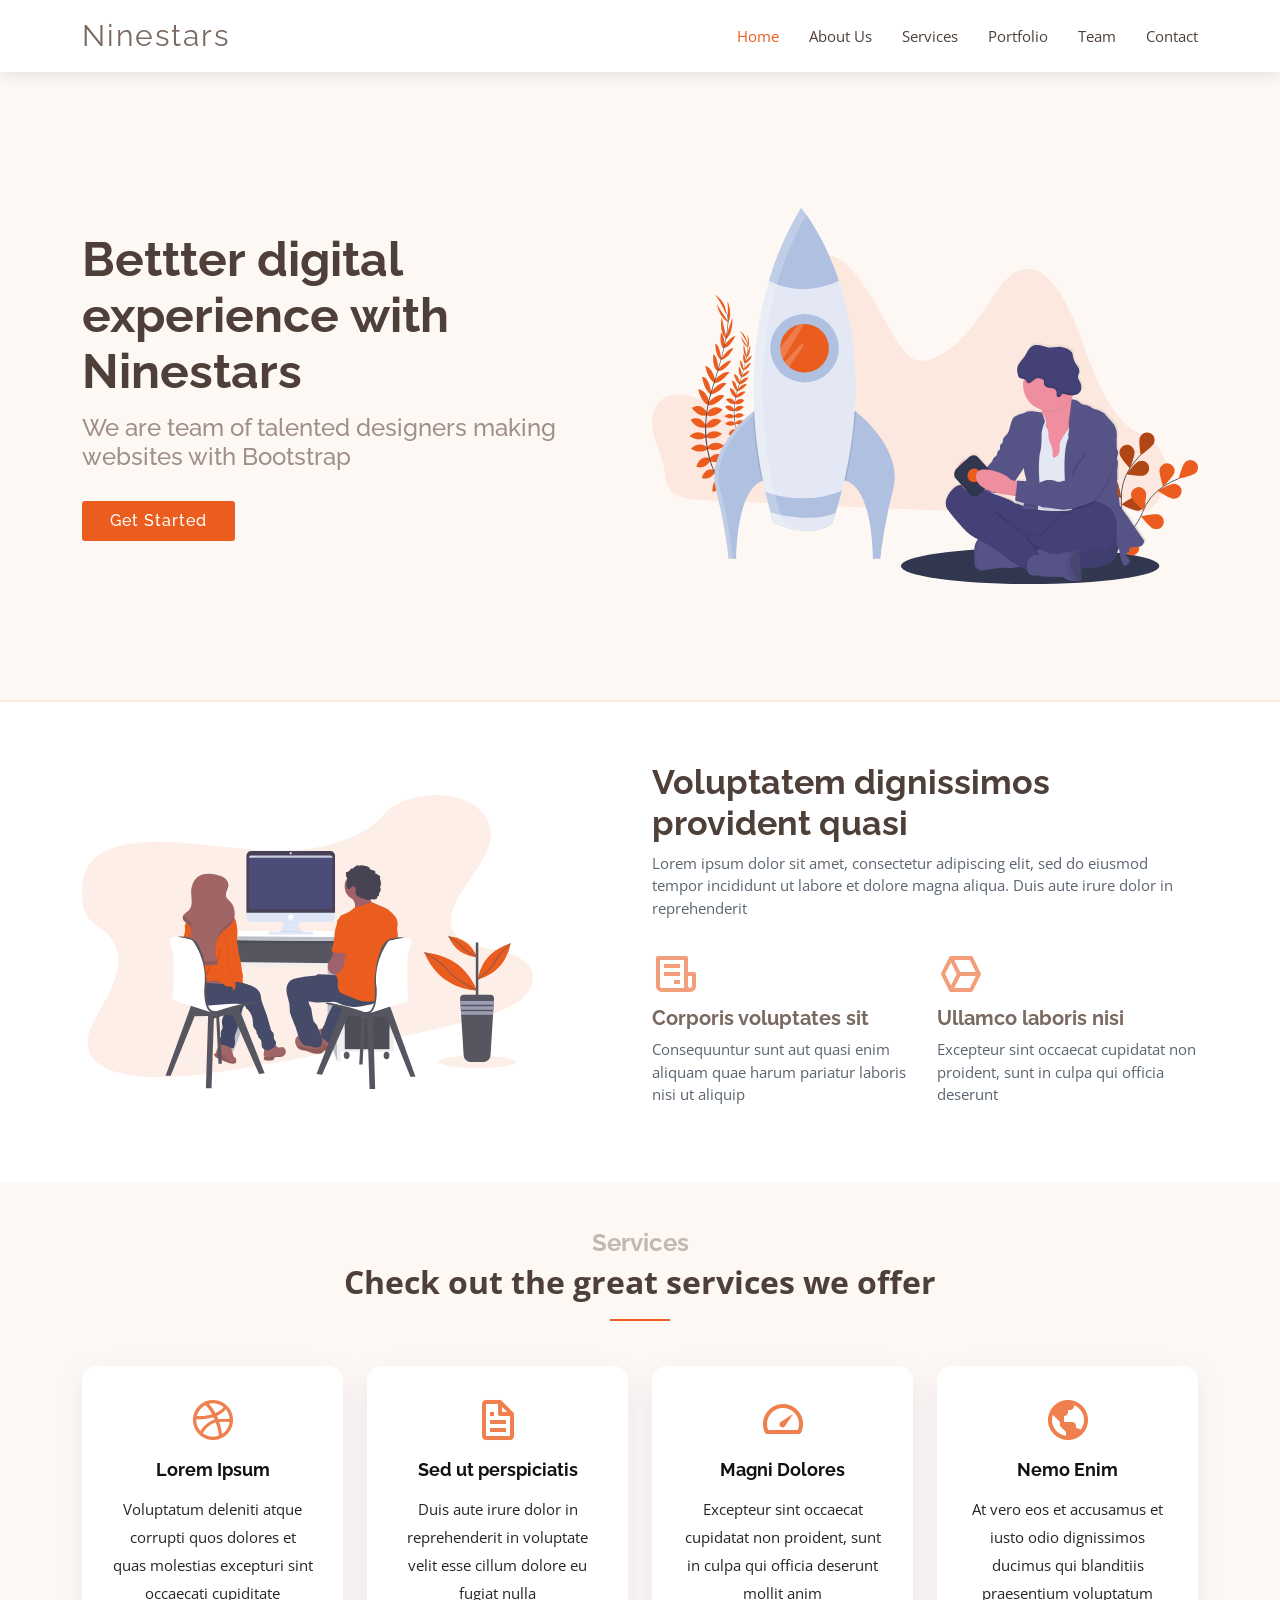
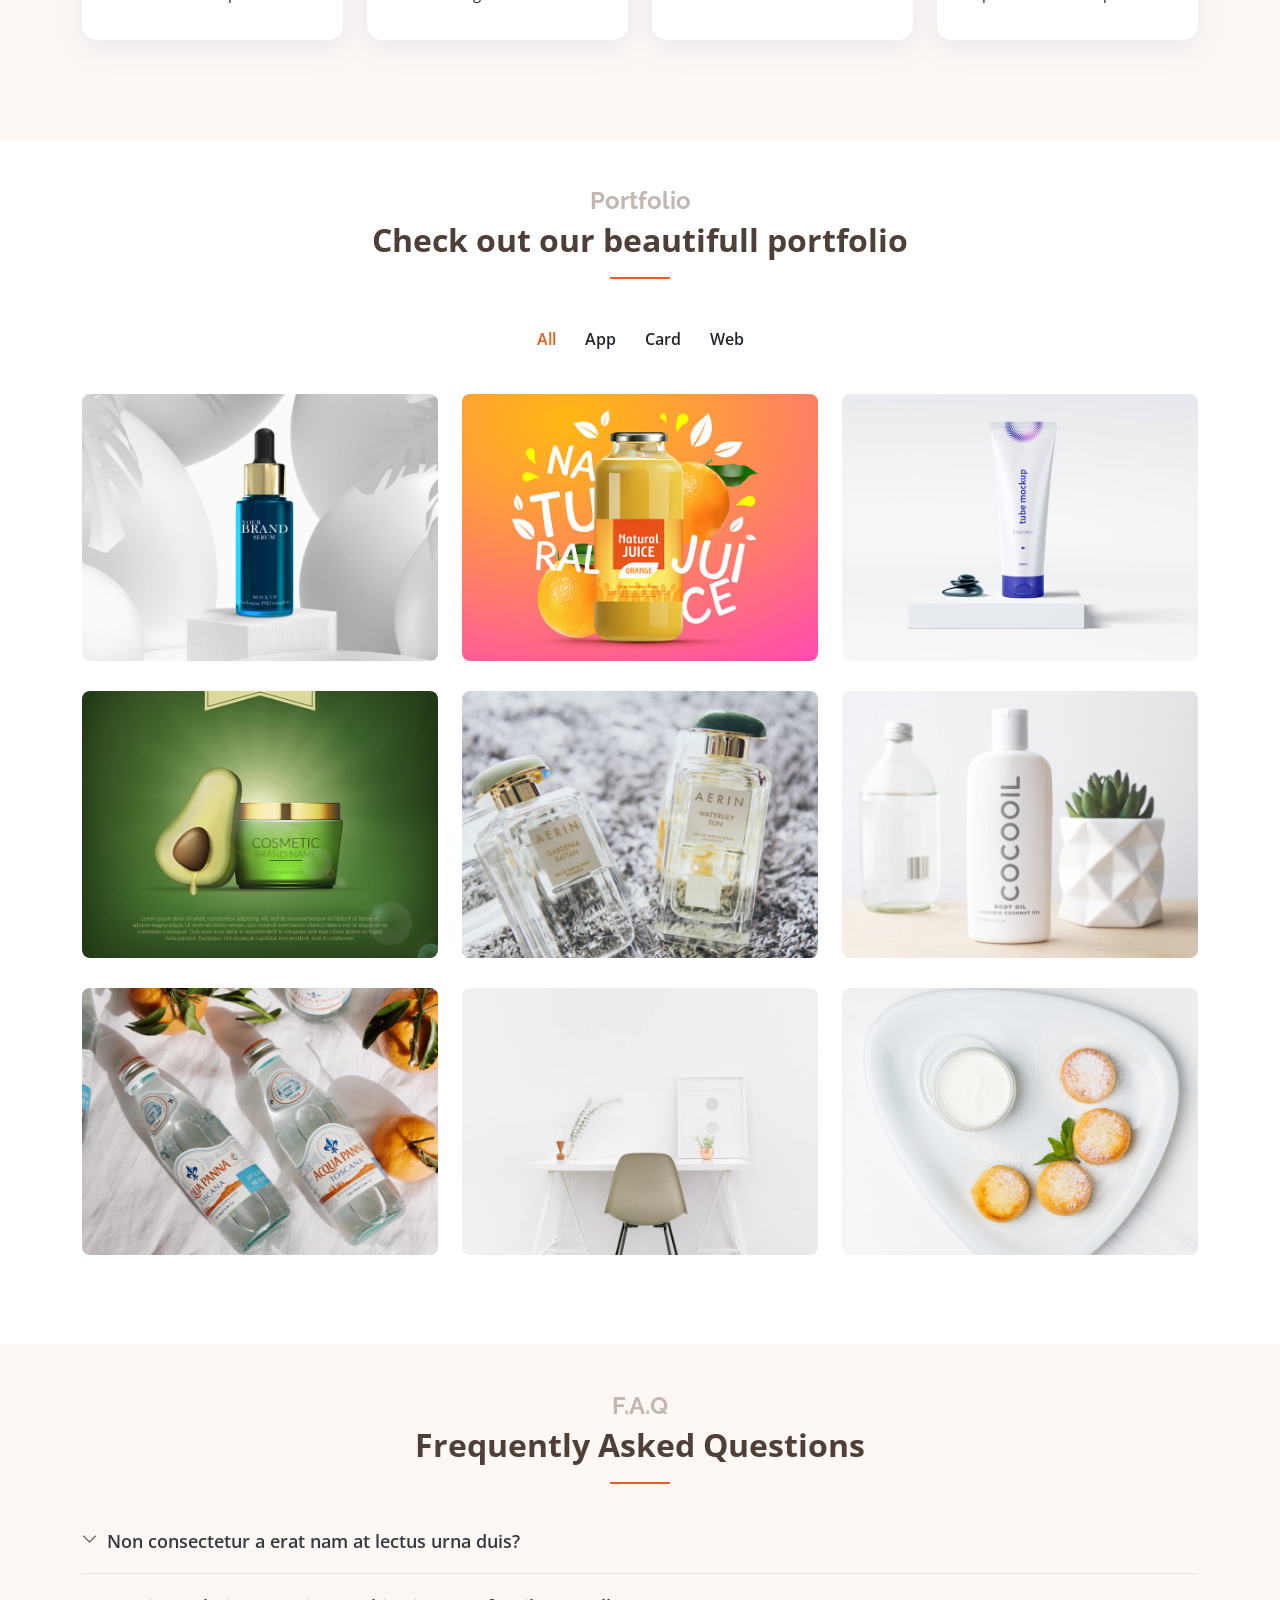
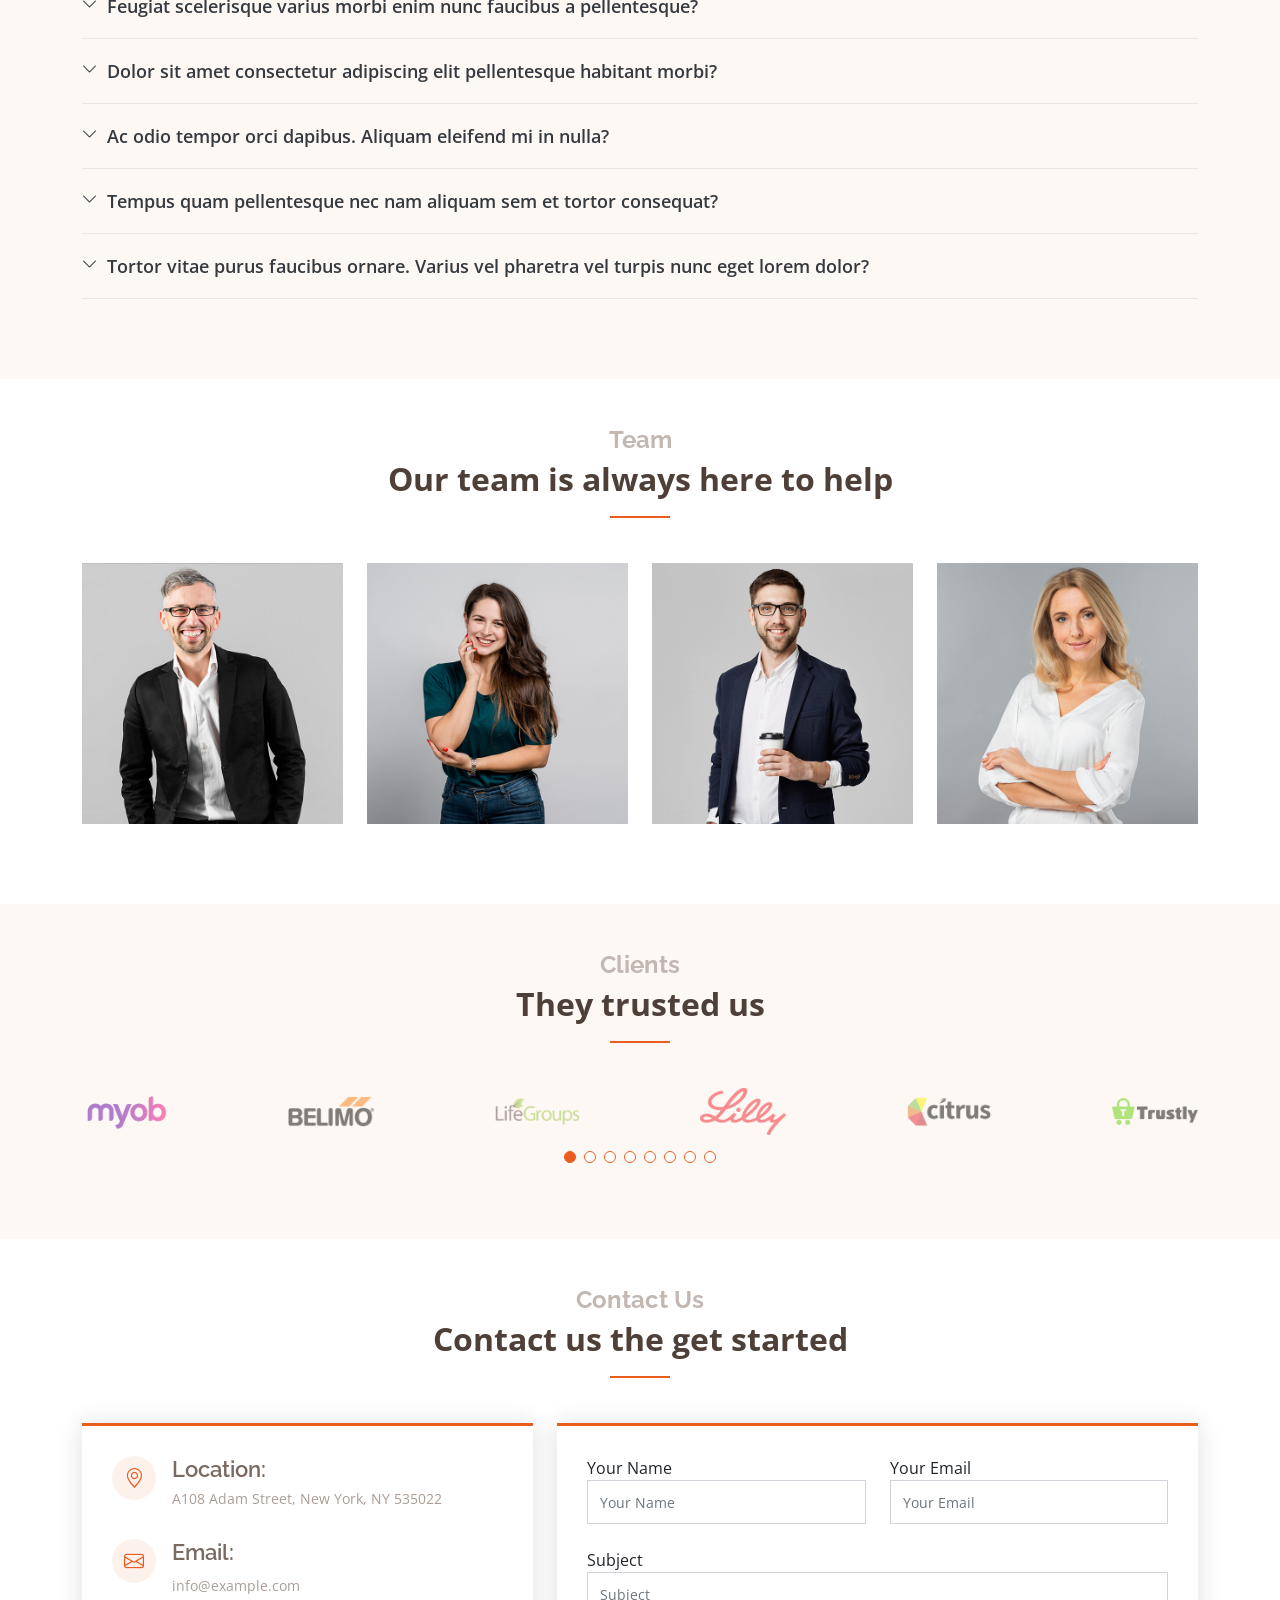
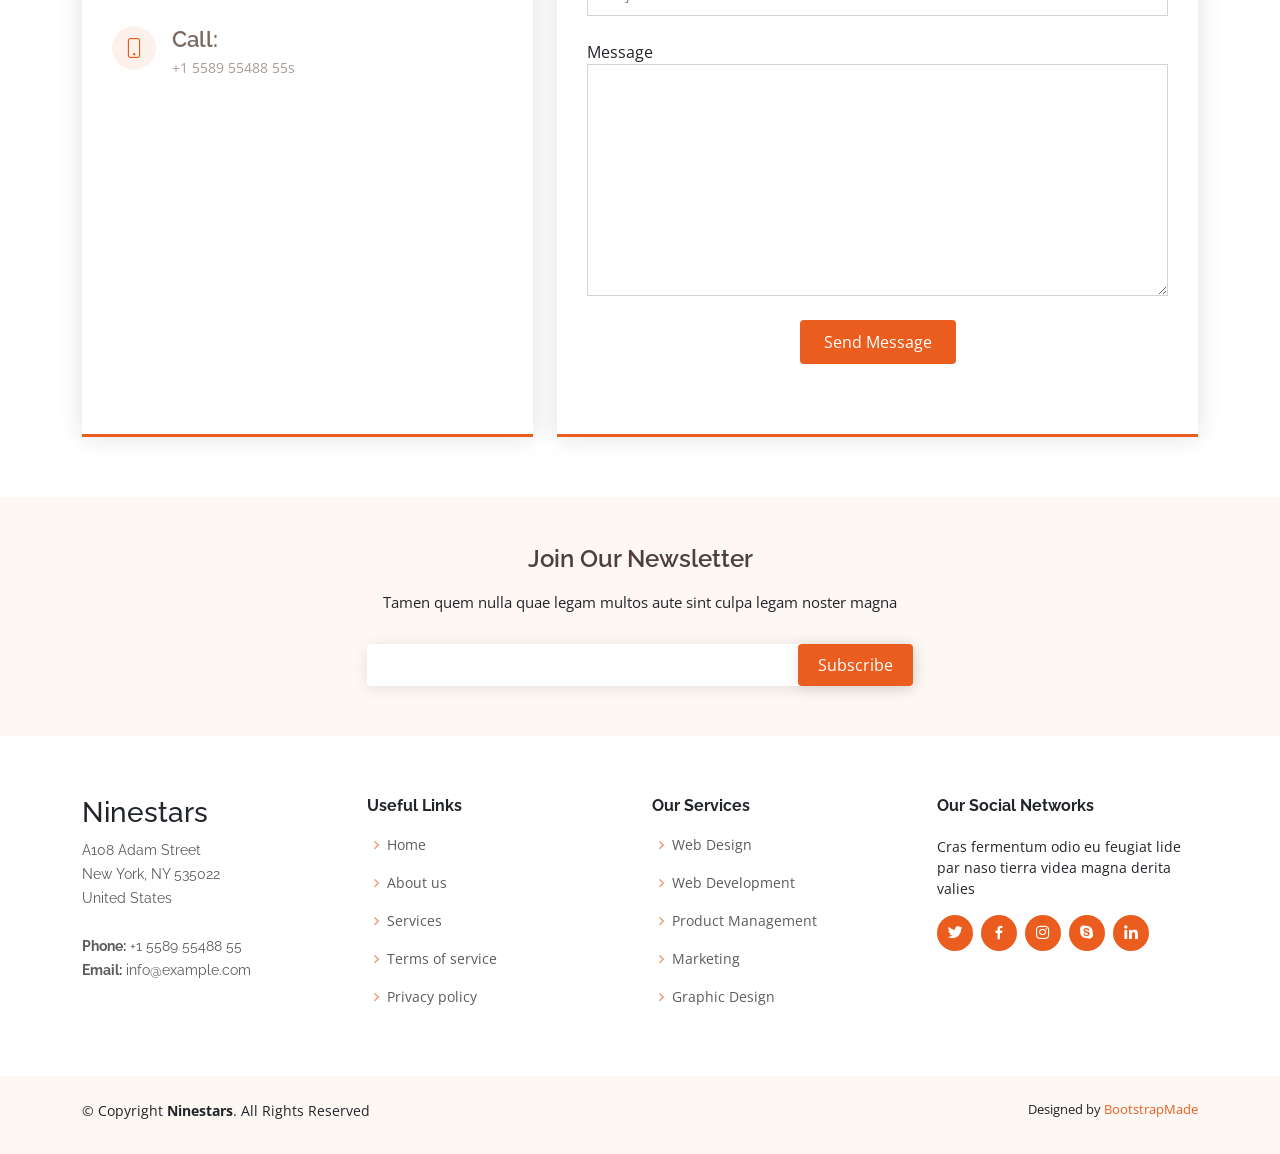
==== index.html @ 26a7b613 "Subo todo" ====
<!DOCTYPE html>
<html lang="en">

<head>
  <meta charset="utf-8">
  <meta content="width=device-width, initial-scale=1.0" name="viewport">

  <title>Ninestars Bootstrap Template - Index</title>
  <meta content="" name="description">
  <meta content="" name="keywords">

  <!-- Favicons -->
  <link href="assets/img/favicon.png" rel="icon">
  <link href="assets/img/apple-touch-icon.png" rel="apple-touch-icon">

  <!-- Google Fonts -->
  <link href="https://fonts.googleapis.com/css?family=Open+Sans:300,300i,400,400i,600,600i,700,700i|Raleway:300,300i,400,400i,600,600i,700,700i" rel="stylesheet">

  <!-- Vendor CSS Files -->
  <link href="assets/vendor/aos/aos.css" rel="stylesheet">
  <link href="assets/vendor/bootstrap/css/bootstrap.min.css" rel="stylesheet">
  <link href="assets/vendor/bootstrap-icons/bootstrap-icons.css" rel="stylesheet">
  <link href="assets/vendor/boxicons/css/boxicons.min.css" rel="stylesheet">
  <link href="assets/vendor/glightbox/css/glightbox.min.css" rel="stylesheet">
  <link href="assets/vendor/swiper/swiper-bundle.min.css" rel="stylesheet">

  <!-- Template Main CSS File -->
  <link href="assets/css/style.css" rel="stylesheet">

  <!-- =======================================================
  * Template Name: Ninestars - v4.10.0
  * Template URL: https://bootstrapmade.com/ninestars-free-bootstrap-3-theme-for-creative/
  * Author: BootstrapMade.com
  * License: https://bootstrapmade.com/license/
  ======================================================== -->
</head>

<body>

  <!-- ======= Header ======= -->
  <header id="header" class="fixed-top d-flex align-items-center">
    <div class="container d-flex align-items-center justify-content-between">

      <div class="logo">
        <h1 class="text-light"><a href="index.html"><span>Ninestars</span></a></h1>
        <!-- Uncomment below if you prefer to use an image logo -->
        <!-- <a href="index.html"><img src="assets/img/logo.png" alt="" class="img-fluid"></a>-->
      </div>

      <nav id="navbar" class="navbar">
        <ul>
          <li><a class="nav-link scrollto active" href="#hero">Home</a></li>
          <li><a class="nav-link scrollto" href="#about">About Us</a></li>
          <li><a class="nav-link scrollto" href="#services">Services</a></li>
          <li><a class="nav-link scrollto" href="#portfolio">Portfolio</a></li>
          <li><a class="nav-link scrollto" href="#team">Team</a></li>
          <li><a class="nav-link scrollto" href="#contact">Contact</a></li>
        </ul>
        <i class="bi bi-list mobile-nav-toggle"></i>
      </nav><!-- .navbar -->

    </div>
  </header><!-- End Header -->

  <!-- ======= Hero Section ======= -->
  <section id="hero" class="d-flex align-items-center">

    <div class="container">
      <div class="row gy-4">
        <div class="col-lg-6 order-2 order-lg-1 d-flex flex-column justify-content-center">
          <h1>Bettter digital experience with Ninestars</h1>
          <h2>We are team of talented designers making websites with Bootstrap</h2>
          <div>
            <a href="#about" class="btn-get-started scrollto">Get Started</a>
          </div>
        </div>
        <div class="col-lg-6 order-1 order-lg-2 hero-img">
          <img src="assets/img/hero-img.svg" class="img-fluid animated" alt="">
        </div>
      </div>
    </div>

  </section><!-- End Hero -->

  <main id="main">

    <!-- ======= About Section ======= -->
    <section id="about" class="about">
      <div class="container">

        <div class="row justify-content-between">
          <div class="col-lg-5 d-flex align-items-center justify-content-center about-img">
            <img src="assets/img/about-img.svg" class="img-fluid" alt="" data-aos="zoom-in">
          </div>
          <div class="col-lg-6 pt-5 pt-lg-0">
            <h3 data-aos="fade-up">Voluptatem dignissimos provident quasi</h3>
            <p data-aos="fade-up" data-aos-delay="100">
              Lorem ipsum dolor sit amet, consectetur adipiscing elit, sed do eiusmod tempor incididunt ut labore et dolore magna aliqua. Duis aute irure dolor in reprehenderit
            </p>
            <div class="row">
              <div class="col-md-6" data-aos="fade-up" data-aos-delay="100">
                <i class="bx bx-receipt"></i>
                <h4>Corporis voluptates sit</h4>
                <p>Consequuntur sunt aut quasi enim aliquam quae harum pariatur laboris nisi ut aliquip</p>
              </div>
              <div class="col-md-6" data-aos="fade-up" data-aos-delay="200">
                <i class="bx bx-cube-alt"></i>
                <h4>Ullamco laboris nisi</h4>
                <p>Excepteur sint occaecat cupidatat non proident, sunt in culpa qui officia deserunt</p>
              </div>
            </div>
          </div>
        </div>

      </div>
    </section><!-- End About Section -->

    <!-- ======= Services Section ======= -->
    <section id="services" class="services section-bg">
      <div class="container" data-aos="fade-up">

        <div class="section-title">
          <h2>Services</h2>
          <p>Check out the great services we offer</p>
        </div>

        <div class="row">
          <div class="col-md-6 col-lg-3 d-flex align-items-stretch" data-aos="zoom-in" data-aos-delay="100">
            <div class="icon-box">
              <div class="icon"><i class="bx bxl-dribbble"></i></div>
              <h4 class="title"><a href="">Lorem Ipsum</a></h4>
              <p class="description">Voluptatum deleniti atque corrupti quos dolores et quas molestias excepturi sint occaecati cupiditate</p>
            </div>
          </div>

          <div class="col-md-6 col-lg-3 d-flex align-items-stretch" data-aos="zoom-in" data-aos-delay="200">
            <div class="icon-box">
              <div class="icon"><i class="bx bx-file"></i></div>
              <h4 class="title"><a href="">Sed ut perspiciatis</a></h4>
              <p class="description">Duis aute irure dolor in reprehenderit in voluptate velit esse cillum dolore eu fugiat nulla</p>
            </div>
          </div>

          <div class="col-md-6 col-lg-3 d-flex align-items-stretch" data-aos="zoom-in" data-aos-delay="300">
            <div class="icon-box">
              <div class="icon"><i class="bx bx-tachometer"></i></div>
              <h4 class="title"><a href="">Magni Dolores</a></h4>
              <p class="description">Excepteur sint occaecat cupidatat non proident, sunt in culpa qui officia deserunt mollit anim</p>
            </div>
          </div>

          <div class="col-md-6 col-lg-3 d-flex align-items-stretch" data-aos="zoom-in" data-aos-delay="400">
            <div class="icon-box">
              <div class="icon"><i class="bx bx-world"></i></div>
              <h4 class="title"><a href="">Nemo Enim</a></h4>
              <p class="description">At vero eos et accusamus et iusto odio dignissimos ducimus qui blanditiis praesentium voluptatum</p>
            </div>
          </div>

        </div>

      </div>
    </section><!-- End Services Section -->

    <!-- ======= Portfolio Section ======= -->
    <section id="portfolio" class="portfolio">
      <div class="container" data-aos="fade-up">

        <div class="section-title">
          <h2>Portfolio</h2>
          <p>Check out our beautifull portfolio</p>
        </div>

        <div class="row" data-aos="fade-up" data-aos-delay="100">
          <div class="col-lg-12">
            <ul id="portfolio-flters">
              <li data-filter="*" class="filter-active">All</li>
              <li data-filter=".filter-app">App</li>
              <li data-filter=".filter-card">Card</li>
              <li data-filter=".filter-web">Web</li>
            </ul>
          </div>
        </div>

        <div class="row portfolio-container" data-aos="fade-up" data-aos-delay="200">

          <div class="col-lg-4 col-md-6 portfolio-item filter-app">
            <div class="portfolio-wrap">
              <img src="assets/img/portfolio/portfolio-1.jpg" class="img-fluid" alt="">
              <div class="portfolio-links">
                <a href="assets/img/portfolio/portfolio-1.jpg" data-gallery="portfolioGallery" class="portfolio-lightbox" title="App 1"><i class="bi bi-plus"></i></a>
                <a href="portfolio-details.html" title="More Details"><i class="bi bi-link"></i></a>
              </div>
              <div class="portfolio-info">
                <h4>App 1</h4>
                <p>App</p>
              </div>
            </div>
          </div>

          <div class="col-lg-4 col-md-6 portfolio-item filter-web">
            <div class="portfolio-wrap">
              <img src="assets/img/portfolio/portfolio-2.jpg" class="img-fluid" alt="">
              <div class="portfolio-links">
                <a href="assets/img/portfolio/portfolio-2.jpg" data-gallery="portfolioGallery" class="portfolio-lightbox" title="Web 3"><i class="bi bi-plus"></i></a>
                <a href="portfolio-details.html" title="More Details"><i class="bi bi-link"></i></a>
              </div>
              <div class="portfolio-info">
                <h4>Web 3</h4>
                <p>Web</p>
              </div>
            </div>
          </div>

          <div class="col-lg-4 col-md-6 portfolio-item filter-app">
            <div class="portfolio-wrap">
              <img src="assets/img/portfolio/portfolio-3.jpg" class="img-fluid" alt="">
              <div class="portfolio-links">
                <a href="assets/img/portfolio/portfolio-3.jpg" data-gallery="portfolioGallery" class="portfolio-lightbox" title="App 2"><i class="bi bi-plus"></i></a>
                <a href="portfolio-details.html" title="More Details"><i class="bi bi-link"></i></a>
              </div>
              <div class="portfolio-info">
                <h4>App 2</h4>
                <p>App</p>
              </div>
            </div>
          </div>

          <div class="col-lg-4 col-md-6 portfolio-item filter-card">
            <div class="portfolio-wrap">
              <img src="assets/img/portfolio/portfolio-4.jpg" class="img-fluid" alt="">
              <div class="portfolio-links">
                <a href="assets/img/portfolio/portfolio-4.jpg" data-gallery="portfolioGallery" class="portfolio-lightbox" title="Card 2"><i class="bi bi-plus"></i></a>
                <a href="portfolio-details.html" title="More Details"><i class="bi bi-link"></i></a>
              </div>
              <div class="portfolio-info">
                <h4>Card 2</h4>
                <p>Card</p>
              </div>
            </div>
          </div>

          <div class="col-lg-4 col-md-6 portfolio-item filter-web">
            <div class="portfolio-wrap">
              <img src="assets/img/portfolio/portfolio-5.jpg" class="img-fluid" alt="">
              <div class="portfolio-links">
                <a href="assets/img/portfolio/portfolio-5.jpg" data-gallery="portfolioGallery" class="portfolio-lightbox" title="Web 2"><i class="bi bi-plus"></i></a>
                <a href="portfolio-details.html" title="More Details"><i class="bi bi-link"></i></a>
              </div>
              <div class="portfolio-info">
                <h4>Web 2</h4>
                <p>Web</p>
              </div>
            </div>
          </div>

          <div class="col-lg-4 col-md-6 portfolio-item filter-app">
            <div class="portfolio-wrap">
              <img src="assets/img/portfolio/portfolio-6.jpg" class="img-fluid" alt="">
              <div class="portfolio-links">
                <a href="assets/img/portfolio/portfolio-6.jpg" data-gallery="portfolioGallery" class="portfolio-lightbox" title="App 3"><i class="bi bi-plus"></i></a>
                <a href="portfolio-details.html" title="More Details"><i class="bi bi-link"></i></a>
              </div>
              <div class="portfolio-info">
                <h4>App 3</h4>
                <p>App</p>
              </div>
            </div>
          </div>

          <div class="col-lg-4 col-md-6 portfolio-item filter-card">
            <div class="portfolio-wrap">
              <img src="assets/img/portfolio/portfolio-7.jpg" class="img-fluid" alt="">
              <div class="portfolio-links">
                <a href="assets/img/portfolio/portfolio-7.jpg" data-gallery="portfolioGallery" class="portfolio-lightbox" title="Card 1"><i class="bi bi-plus"></i></a>
                <a href="portfolio-details.html" title="More Details"><i class="bi bi-link"></i></a>
              </div>
              <div class="portfolio-info">
                <h4>Card 1</h4>
                <p>Card</p>
              </div>
            </div>
          </div>

          <div class="col-lg-4 col-md-6 portfolio-item filter-card">
            <div class="portfolio-wrap">
              <img src="assets/img/portfolio/portfolio-8.jpg" class="img-fluid" alt="">
              <div class="portfolio-links">
                <a href="assets/img/portfolio/portfolio-8.jpg" data-gallery="portfolioGallery" class="portfolio-lightbox" title="Card 3"><i class="bi bi-plus"></i></a>
                <a href="portfolio-details.html" title="More Details"><i class="bi bi-link"></i></a>
              </div>
              <div class="portfolio-info">
                <h4>Card 3</h4>
                <p>Card</p>
              </div>
            </div>
          </div>

          <div class="col-lg-4 col-md-6 portfolio-item filter-web">
            <div class="portfolio-wrap">
              <img src="assets/img/portfolio/portfolio-9.jpg" class="img-fluid" alt="">
              <div class="portfolio-links">
                <a href="assets/img/portfolio/portfolio-9.jpg" data-gallery="portfolioGallery" class="portfolio-lightbox" title="Web 3"><i class="bi bi-plus"></i></a>
                <a href="portfolio-details.html" title="More Details"><i class="bi bi-link"></i></a>
              </div>
              <div class="portfolio-info">
                <h4>Web 3</h4>
                <p>Web</p>
              </div>
            </div>
          </div>

        </div>

      </div>
    </section><!-- End Portfolio Section -->

    <!-- ======= F.A.Q Section ======= -->
    <section id="faq" class="faq section-bg">
      <div class="container" data-aos="fade-up">

        <div class="section-title">
          <h2>F.A.Q</h2>
          <p>Frequently Asked Questions</p>
        </div>

        <ul class="faq-list" data-aos="fade-up" data-aos-delay="100">

          <li>
            <div data-bs-toggle="collapse" class="collapsed question" href="#faq1">Non consectetur a erat nam at lectus urna duis? <i class="bi bi-chevron-down icon-show"></i><i class="bi bi-chevron-up icon-close"></i></div>
            <div id="faq1" class="collapse" data-bs-parent=".faq-list">
              <p>
                Feugiat pretium nibh ipsum consequat. Tempus iaculis urna id volutpat lacus laoreet non curabitur gravida. Venenatis lectus magna fringilla urna porttitor rhoncus dolor purus non.
              </p>
            </div>
          </li>

          <li>
            <div data-bs-toggle="collapse" href="#faq2" class="collapsed question">Feugiat scelerisque varius morbi enim nunc faucibus a pellentesque? <i class="bi bi-chevron-down icon-show"></i><i class="bi bi-chevron-up icon-close"></i></div>
            <div id="faq2" class="collapse" data-bs-parent=".faq-list">
              <p>
                Dolor sit amet consectetur adipiscing elit pellentesque habitant morbi. Id interdum velit laoreet id donec ultrices. Fringilla phasellus faucibus scelerisque eleifend donec pretium. Est pellentesque elit ullamcorper dignissim. Mauris ultrices eros in cursus turpis massa tincidunt dui.
              </p>
            </div>
          </li>

          <li>
            <div data-bs-toggle="collapse" href="#faq3" class="collapsed question">Dolor sit amet consectetur adipiscing elit pellentesque habitant morbi? <i class="bi bi-chevron-down icon-show"></i><i class="bi bi-chevron-up icon-close"></i></div>
            <div id="faq3" class="collapse" data-bs-parent=".faq-list">
              <p>
                Eleifend mi in nulla posuere sollicitudin aliquam ultrices sagittis orci. Faucibus pulvinar elementum integer enim. Sem nulla pharetra diam sit amet nisl suscipit. Rutrum tellus pellentesque eu tincidunt. Lectus urna duis convallis convallis tellus. Urna molestie at elementum eu facilisis sed odio morbi quis
              </p>
            </div>
          </li>

          <li>
            <div data-bs-toggle="collapse" href="#faq4" class="collapsed question">Ac odio tempor orci dapibus. Aliquam eleifend mi in nulla? <i class="bi bi-chevron-down icon-show"></i><i class="bi bi-chevron-up icon-close"></i></div>
            <div id="faq4" class="collapse" data-bs-parent=".faq-list">
              <p>
                Dolor sit amet consectetur adipiscing elit pellentesque habitant morbi. Id interdum velit laoreet id donec ultrices. Fringilla phasellus faucibus scelerisque eleifend donec pretium. Est pellentesque elit ullamcorper dignissim. Mauris ultrices eros in cursus turpis massa tincidunt dui.
              </p>
            </div>
          </li>

          <li>
            <div data-bs-toggle="collapse" href="#faq5" class="collapsed question">Tempus quam pellentesque nec nam aliquam sem et tortor consequat? <i class="bi bi-chevron-down icon-show"></i><i class="bi bi-chevron-up icon-close"></i></div>
            <div id="faq5" class="collapse" data-bs-parent=".faq-list">
              <p>
                Molestie a iaculis at erat pellentesque adipiscing commodo. Dignissim suspendisse in est ante in. Nunc vel risus commodo viverra maecenas accumsan. Sit amet nisl suscipit adipiscing bibendum est. Purus gravida quis blandit turpis cursus in
              </p>
            </div>
          </li>

          <li>
            <div data-bs-toggle="collapse" href="#faq6" class="collapsed question">Tortor vitae purus faucibus ornare. Varius vel pharetra vel turpis nunc eget lorem dolor? <i class="bi bi-chevron-down icon-show"></i><i class="bi bi-chevron-up icon-close"></i></div>
            <div id="faq6" class="collapse" data-bs-parent=".faq-list">
              <p>
                Laoreet sit amet cursus sit amet dictum sit amet justo. Mauris vitae ultricies leo integer malesuada nunc vel. Tincidunt eget nullam non nisi est sit amet. Turpis nunc eget lorem dolor sed. Ut venenatis tellus in metus vulputate eu scelerisque. Pellentesque diam volutpat commodo sed egestas egestas fringilla phasellus faucibus. Nibh tellus molestie nunc non blandit massa enim nec.
              </p>
            </div>
          </li>

        </ul>

      </div>
    </section><!-- End F.A.Q Section -->

    <!-- ======= Team Section ======= -->
    <section id="team" class="team">
      <div class="container">

        <div class="section-title" data-aos="fade-up">
          <h2>Team</h2>
          <p>Our team is always here to help</p>
        </div>

        <div class="row">

          <div class="col-xl-3 col-lg-4 col-md-6" data-aos="zoom-in" data-aos-delay="100">
            <div class="member">
              <img src="assets/img/team/team-1.jpg" class="img-fluid" alt="">
              <div class="member-info">
                <div class="member-info-content">
                  <h4>Walter White</h4>
                  <span>Chief Executive Officer</span>
                </div>
                <div class="social">
                  <a href=""><i class="bi bi-twitter"></i></a>
                  <a href=""><i class="bi bi-facebook"></i></a>
                  <a href=""><i class="bi bi-instagram"></i></a>
                  <a href=""><i class="bi bi-linkedin"></i></a>
                </div>
              </div>
            </div>
          </div>

          <div class="col-xl-3 col-lg-4 col-md-6" data-aos="zoom-in" data-aos-delay="200">
            <div class="member">
              <img src="assets/img/team/team-2.jpg" class="img-fluid" alt="">
              <div class="member-info">
                <div class="member-info-content">
                  <h4>Sarah Jhonson</h4>
                  <span>Product Manager</span>
                </div>
                <div class="social">
                  <a href=""><i class="bi bi-twitter"></i></a>
                  <a href=""><i class="bi bi-facebook"></i></a>
                  <a href=""><i class="bi bi-instagram"></i></a>
                  <a href=""><i class="bi bi-linkedin"></i></a>
                </div>
              </div>
            </div>
          </div>

          <div class="col-xl-3 col-lg-4 col-md-6" data-aos="zoom-in" data-aos-delay="300">
            <div class="member">
              <img src="assets/img/team/team-3.jpg" class="img-fluid" alt="">
              <div class="member-info">
                <div class="member-info-content">
                  <h4>William Anderson</h4>
                  <span>CTO</span>
                </div>
                <div class="social">
                  <a href=""><i class="bi bi-twitter"></i></a>
                  <a href=""><i class="bi bi-facebook"></i></a>
                  <a href=""><i class="bi bi-instagram"></i></a>
                  <a href=""><i class="bi bi-linkedin"></i></a>
                </div>
              </div>
            </div>
          </div>

          <div class="col-xl-3 col-lg-4 col-md-6" data-aos="zoom-in" data-aos-delay="400">
            <div class="member">
              <img src="assets/img/team/team-4.jpg" class="img-fluid" alt="">
              <div class="member-info">
                <div class="member-info-content">
                  <h4>Amanda Jepson</h4>
                  <span>Accountant</span>
                </div>
                <div class="social">
                  <a href=""><i class="bi bi-twitter"></i></a>
                  <a href=""><i class="bi bi-facebook"></i></a>
                  <a href=""><i class="bi bi-instagram"></i></a>
                  <a href=""><i class="bi bi-linkedin"></i></a>
                </div>
              </div>
            </div>
          </div>

        </div>

      </div>
    </section><!-- End Team Section -->

    <!-- ======= Clients Section ======= -->
    <section id="clients" class="clients section-bg">
      <div class="container" data-aos="fade-up">

        <div class="section-title">
          <h2>Clients</h2>
          <p>They trusted us</p>
        </div>

        <div class="clients-slider swiper" data-aos="fade-up" data-aos-delay="100">
          <div class="swiper-wrapper align-items-center">
            <div class="swiper-slide"><img src="assets/img/clients/client-1.png" class="img-fluid" alt=""></div>
            <div class="swiper-slide"><img src="assets/img/clients/client-2.png" class="img-fluid" alt=""></div>
            <div class="swiper-slide"><img src="assets/img/clients/client-3.png" class="img-fluid" alt=""></div>
            <div class="swiper-slide"><img src="assets/img/clients/client-4.png" class="img-fluid" alt=""></div>
            <div class="swiper-slide"><img src="assets/img/clients/client-5.png" class="img-fluid" alt=""></div>
            <div class="swiper-slide"><img src="assets/img/clients/client-6.png" class="img-fluid" alt=""></div>
            <div class="swiper-slide"><img src="assets/img/clients/client-7.png" class="img-fluid" alt=""></div>
            <div class="swiper-slide"><img src="assets/img/clients/client-8.png" class="img-fluid" alt=""></div>
          </div>
          <div class="swiper-pagination"></div>
        </div>

      </div>
    </section><!-- End Clients Section -->

    <!-- ======= Contact Us Section ======= -->
    <section id="contact" class="contact">
      <div class="container" data-aos="fade-up">

        <div class="section-title">
          <h2>Contact Us</h2>
          <p>Contact us the get started</p>
        </div>

        <div class="row">

          <div class="col-lg-5 d-flex align-items-stretch" data-aos="fade-up" data-aos-delay="100">
            <div class="info">
              <div class="address">
                <i class="bi bi-geo-alt"></i>
                <h4>Location:</h4>
                <p>A108 Adam Street, New York, NY 535022</p>
              </div>

              <div class="email">
                <i class="bi bi-envelope"></i>
                <h4>Email:</h4>
                <p>info@example.com</p>
              </div>

              <div class="phone">
                <i class="bi bi-phone"></i>
                <h4>Call:</h4>
                <p>+1 5589 55488 55s</p>
              </div>

              <iframe src="https://www.google.com/maps/embed?pb=!1m14!1m8!1m3!1d12097.433213460943!2d-74.0062269!3d40.7101282!3m2!1i1024!2i768!4f13.1!3m3!1m2!1s0x0%3A0xb89d1fe6bc499443!2sDowntown+Conference+Center!5e0!3m2!1smk!2sbg!4v1539943755621" frameborder="0" style="border:0; width: 100%; height: 290px;" allowfullscreen></iframe>
            </div>

          </div>

          <div class="col-lg-7 mt-5 mt-lg-0 d-flex align-items-stretch" data-aos="fade-up" data-aos-delay="200">
            <form action="forms/contact.php" method="post" role="form" class="php-email-form">
              <div class="row">
                <div class="form-group col-md-6">
                  <label for="name">Your Name</label>
                  <input type="text" name="name" class="form-control" id="name" placeholder="Your Name" required>
                </div>
                <div class="form-group col-md-6 mt-3 mt-md-0">
                  <label for="name">Your Email</label>
                  <input type="email" class="form-control" name="email" id="email" placeholder="Your Email" required>
                </div>
              </div>
              <div class="form-group mt-3">
                <label for="name">Subject</label>
                <input type="text" class="form-control" name="subject" id="subject" placeholder="Subject" required>
              </div>
              <div class="form-group mt-3">
                <label for="name">Message</label>
                <textarea class="form-control" name="message" rows="10" required></textarea>
              </div>
              <div class="my-3">
                <div class="loading">Loading</div>
                <div class="error-message"></div>
                <div class="sent-message">Your message has been sent. Thank you!</div>
              </div>
              <div class="text-center"><button type="submit">Send Message</button></div>
            </form>
          </div>

        </div>

      </div>
    </section><!-- End Contact Us Section -->

  </main><!-- End #main -->

  <!-- ======= Footer ======= -->
  <footer id="footer">

    <div class="footer-newsletter">
      <div class="container">
        <div class="row justify-content-center">
          <div class="col-lg-6">
            <h4>Join Our Newsletter</h4>
            <p>Tamen quem nulla quae legam multos aute sint culpa legam noster magna</p>
            <form action="" method="post">
              <input type="email" name="email"><input type="submit" value="Subscribe">
            </form>
          </div>
        </div>
      </div>
    </div>

    <div class="footer-top">
      <div class="container">
        <div class="row">

          <div class="col-lg-3 col-md-6 footer-contact">
            <h3>Ninestars</h3>
            <p>
              A108 Adam Street <br>
              New York, NY 535022<br>
              United States <br><br>
              <strong>Phone:</strong> +1 5589 55488 55<br>
              <strong>Email:</strong> info@example.com<br>
            </p>
          </div>

          <div class="col-lg-3 col-md-6 footer-links">
            <h4>Useful Links</h4>
            <ul>
              <li><i class="bx bx-chevron-right"></i> <a href="#">Home</a></li>
              <li><i class="bx bx-chevron-right"></i> <a href="#">About us</a></li>
              <li><i class="bx bx-chevron-right"></i> <a href="#">Services</a></li>
              <li><i class="bx bx-chevron-right"></i> <a href="#">Terms of service</a></li>
              <li><i class="bx bx-chevron-right"></i> <a href="#">Privacy policy</a></li>
            </ul>
          </div>

          <div class="col-lg-3 col-md-6 footer-links">
            <h4>Our Services</h4>
            <ul>
              <li><i class="bx bx-chevron-right"></i> <a href="#">Web Design</a></li>
              <li><i class="bx bx-chevron-right"></i> <a href="#">Web Development</a></li>
              <li><i class="bx bx-chevron-right"></i> <a href="#">Product Management</a></li>
              <li><i class="bx bx-chevron-right"></i> <a href="#">Marketing</a></li>
              <li><i class="bx bx-chevron-right"></i> <a href="#">Graphic Design</a></li>
            </ul>
          </div>

          <div class="col-lg-3 col-md-6 footer-links">
            <h4>Our Social Networks</h4>
            <p>Cras fermentum odio eu feugiat lide par naso tierra videa magna derita valies</p>
            <div class="social-links mt-3">
              <a href="#" class="twitter"><i class="bx bxl-twitter"></i></a>
              <a href="#" class="facebook"><i class="bx bxl-facebook"></i></a>
              <a href="#" class="instagram"><i class="bx bxl-instagram"></i></a>
              <a href="#" class="google-plus"><i class="bx bxl-skype"></i></a>
              <a href="#" class="linkedin"><i class="bx bxl-linkedin"></i></a>
            </div>
          </div>

        </div>
      </div>
    </div>

    <div class="container py-4">
      <div class="copyright">
        &copy; Copyright <strong><span>Ninestars</span></strong>. All Rights Reserved
      </div>
      <div class="credits">
        <!-- All the links in the footer should remain intact. -->
        <!-- You can delete the links only if you purchased the pro version. -->
        <!-- Licensing information: https://bootstrapmade.com/license/ -->
        <!-- Purchase the pro version with working PHP/AJAX contact form: https://bootstrapmade.com/ninestars-free-bootstrap-3-theme-for-creative/ -->
        Designed by <a href="https://bootstrapmade.com/">BootstrapMade</a>
      </div>
    </div>
  </footer><!-- End Footer -->

  <a href="#" class="back-to-top d-flex align-items-center justify-content-center"><i class="bi bi-arrow-up-short"></i></a>

  <!-- Vendor JS Files -->
  <script src="assets/vendor/aos/aos.js"></script>
  <script src="assets/vendor/bootstrap/js/bootstrap.bundle.min.js"></script>
  <script src="assets/vendor/glightbox/js/glightbox.min.js"></script>
  <script src="assets/vendor/isotope-layout/isotope.pkgd.min.js"></script>
  <script src="assets/vendor/swiper/swiper-bundle.min.js"></script>
  <script src="assets/vendor/php-email-form/validate.js"></script>

  <!-- Template Main JS File -->
  <script src="assets/js/main.js"></script>

</body>

</html>
---- assets/css/style.css ----
/**
* Template Name: Ninestars - v4.10.0
* Template URL: https://bootstrapmade.com/ninestars-free-bootstrap-3-theme-for-creative/
* Author: BootstrapMade.com
* License: https://bootstrapmade.com/license/
*/

/*--------------------------------------------------------------
# General
--------------------------------------------------------------*/
body {
  font-family: "Open Sans", sans-serif;
  color: #212529;
}

a {
  color: #eb5d1e;
  text-decoration: none;
}

a:hover {
  color: #ef7f4d;
  text-decoration: none;
}

h1,
h2,
h3,
h4,
h5,
h6,
.font-primary {
  font-family: "Raleway", sans-serif;
}

/*--------------------------------------------------------------
# Back to top button
--------------------------------------------------------------*/
.back-to-top {
  position: fixed;
  visibility: hidden;
  opacity: 0;
  right: 15px;
  bottom: 15px;
  z-index: 99999;
  background: #eb5d1e;
  width: 40px;
  height: 40px;
  border-radius: 4px;
  transition: all 0.4s;
}

.back-to-top i {
  font-size: 24px;
  color: #fff;
  line-height: 0;
}

.back-to-top:hover {
  background: #ee7843;
  color: #fff;
}

.back-to-top.active {
  visibility: visible;
  opacity: 1;
}

/*--------------------------------------------------------------
# Disable aos animation delay on mobile devices
--------------------------------------------------------------*/
@media screen and (max-width: 768px) {
  [data-aos-delay] {
    transition-delay: 0 !important;
  }
}

/*--------------------------------------------------------------
# Header
--------------------------------------------------------------*/
#header {
  height: 72px;
  transition: all 0.5s;
  z-index: 997;
  transition: all 0.5s;
  background: #fff;
  box-shadow: 0px 2px 15px rgba(0, 0, 0, 0.1);
}

#header .logo h1 {
  font-size: 30px;
  margin: 0;
  line-height: 1;
  font-weight: 400;
  letter-spacing: 2px;
}

#header .logo h1 a,
#header .logo h1 a:hover {
  color: #7a6960;
  text-decoration: none;
}

#header .logo img {
  padding: 0;
  margin: 0;
  max-height: 40px;
}

#main {
  margin-top: 72px;
}

/*--------------------------------------------------------------
# Navigation Menu
--------------------------------------------------------------*/
/**
* Desktop Navigation 
*/
.navbar {
  padding: 0;
}

.navbar ul {
  margin: 0;
  padding: 0;
  display: flex;
  list-style: none;
  align-items: center;
}

.navbar li {
  position: relative;
}

.navbar a,
.navbar a:focus {
  display: flex;
  align-items: center;
  justify-content: space-between;
  padding: 10px 0 10px 30px;
  font-size: 15px;
  color: #4e4039;
  white-space: nowrap;
  transition: 0.3s;
}

.navbar a i,
.navbar a:focus i {
  font-size: 12px;
  line-height: 0;
  margin-left: 5px;
}

.navbar a:hover,
.navbar .active,
.navbar .active:focus,
.navbar li:hover>a {
  color: #eb5d1e;
}

.navbar .getstarted,
.navbar .getstarted:focus {
  background: #eb5d1e;
  color: #fff;
  padding: 10px 25px;
  margin-left: 30px;
  border-radius: 50px;
}

.navbar .getstarted:hover,
.navbar .getstarted:focus:hover {
  color: #fff;
  background: #ee7843;
}

.navbar .dropdown ul {
  display: block;
  position: absolute;
  left: 14px;
  top: calc(100% + 30px);
  margin: 0;
  padding: 10px 0;
  z-index: 99;
  opacity: 0;
  visibility: hidden;
  background: #fff;
  box-shadow: 0px 0px 30px rgba(127, 137, 161, 0.25);
  transition: 0.3s;
}

.navbar .dropdown ul li {
  min-width: 200px;
}

.navbar .dropdown ul a {
  padding: 10px 20px;
  font-size: 15px;
  text-transform: none;
}

.navbar .dropdown ul a i {
  font-size: 12px;
}

.navbar .dropdown ul a:hover,
.navbar .dropdown ul .active:hover,
.navbar .dropdown ul li:hover>a {
  color: #eb5d1e;
}

.navbar .dropdown:hover>ul {
  opacity: 1;
  top: 100%;
  visibility: visible;
}

.navbar .dropdown .dropdown ul {
  top: 0;
  left: calc(100% - 30px);
  visibility: hidden;
}

.navbar .dropdown .dropdown:hover>ul {
  opacity: 1;
  top: 0;
  left: 100%;
  visibility: visible;
}

@media (max-width: 1366px) {
  .navbar .dropdown .dropdown ul {
    left: -90%;
  }

  .navbar .dropdown .dropdown:hover>ul {
    left: -100%;
  }
}

/**
* Mobile Navigation 
*/
.mobile-nav-toggle {
  color: #7a6960;
  font-size: 28px;
  cursor: pointer;
  display: none;
  line-height: 0;
  transition: 0.5s;
}

.mobile-nav-toggle.bi-x {
  color: #fff;
}

@media (max-width: 991px) {
  .mobile-nav-toggle {
    display: block;
  }

  .navbar ul {
    display: none;
  }
}

.navbar-mobile {
  position: fixed;
  overflow: hidden;
  top: 0;
  right: 0;
  left: 0;
  bottom: 0;
  background: rgba(78, 64, 57, 0.9);
  transition: 0.3s;
}

.navbar-mobile .mobile-nav-toggle {
  position: absolute;
  top: 15px;
  right: 15px;
}

.navbar-mobile ul {
  display: block;
  position: absolute;
  top: 55px;
  right: 15px;
  bottom: 15px;
  left: 15px;
  padding: 10px 0;
  background-color: #fff;
  overflow-y: auto;
  transition: 0.3s;
}

.navbar-mobile a,
.navbar-mobile a:focus {
  padding: 10px 20px;
  font-size: 15px;
  color: #7a6960;
}

.navbar-mobile a:hover,
.navbar-mobile .active,
.navbar-mobile li:hover>a {
  color: #eb5d1e;
}

.navbar-mobile .getstarted,
.navbar-mobile .getstarted:focus {
  margin: 15px;
}

.navbar-mobile .dropdown ul {
  position: static;
  display: none;
  margin: 10px 20px;
  padding: 10px 0;
  z-index: 99;
  opacity: 1;
  visibility: visible;
  background: #fff;
  box-shadow: 0px 0px 30px rgba(127, 137, 161, 0.25);
}

.navbar-mobile .dropdown ul li {
  min-width: 200px;
}

.navbar-mobile .dropdown ul a {
  padding: 10px 20px;
}

.navbar-mobile .dropdown ul a i {
  font-size: 12px;
}

.navbar-mobile .dropdown ul a:hover,
.navbar-mobile .dropdown ul .active:hover,
.navbar-mobile .dropdown ul li:hover>a {
  color: #eb5d1e;
}

.navbar-mobile .dropdown>.dropdown-active {
  display: block;
}

/*--------------------------------------------------------------
# Hero Section
--------------------------------------------------------------*/
#hero {
  width: 100%;
  height: 70vh;
  background: #fef8f5;
  border-bottom: 2px solid #fcebe3;
  margin: 72px 0 -72px 0;
}

#hero h1 {
  margin: 0;
  font-size: 48px;
  font-weight: 700;
  line-height: 56px;
  color: #4e4039;
}

#hero h2 {
  color: #a08f86;
  margin: 15px 0 0 0;
  font-size: 24px;
}

#hero .btn-get-started {
  font-family: "Raleway", sans-serif;
  font-weight: 500;
  font-size: 16px;
  letter-spacing: 1px;
  display: inline-block;
  padding: 8px 28px;
  border-radius: 3px;
  transition: 0.5s;
  margin-top: 30px;
  color: #fff;
  background: #eb5d1e;
}

#hero .btn-get-started:hover {
  background: #ef7f4d;
}

#hero .animated {
  animation: up-down 2s ease-in-out infinite alternate-reverse both;
}

@media (max-width: 991px) {
  #hero {
    height: calc(100vh - 72px);
  }

  #hero .animated {
    -webkit-animation: none;
    animation: none;
  }

  #hero .hero-img {
    text-align: center;
  }

  #hero .hero-img img {
    width: 50%;
  }
}

@media (max-width: 768px) {
  #hero h1 {
    font-size: 28px;
    line-height: 36px;
  }

  #hero h2 {
    font-size: 18px;
    line-height: 24px;
  }

  #hero .hero-img img {
    width: 70%;
  }
}

@media (max-width: 575px) {
  #hero .hero-img img {
    width: 80%;
  }
}

@media (max-height: 600px) {
  #hero {
    height: 120vh;
  }
}

@-webkit-keyframes up-down {
  0% {
    transform: translateY(10px);
  }

  100% {
    transform: translateY(-10px);
  }
}

@keyframes up-down {
  0% {
    transform: translateY(10px);
  }

  100% {
    transform: translateY(-10px);
  }
}

/*--------------------------------------------------------------
# Sections General
--------------------------------------------------------------*/
section {
  padding: 60px 0;
  overflow: hidden;
}

.section-bg {
  background-color: #fef8f5;
}

.section-title {
  text-align: center;
  padding-bottom: 30px;
}

.section-title h2 {
  font-size: 24px;
  font-weight: 700;
  padding-bottom: 0;
  line-height: 1px;
  margin-bottom: 15px;
  color: #c2b7b1;
}

.section-title p {
  padding-bottom: 15px;
  margin-bottom: 15px;
  position: relative;
  font-size: 32px;
  font-weight: 700;
  color: #4e4039;
}

.section-title p::after {
  content: "";
  position: absolute;
  display: block;
  width: 60px;
  height: 2px;
  background: #eb5d1e;
  bottom: 0;
  left: calc(50% - 30px);
}

/*--------------------------------------------------------------
# Breadcrumbs
--------------------------------------------------------------*/
.breadcrumbs {
  padding: 15px 0;
  background-color: #fef5f1;
  min-height: 40px;
}

.breadcrumbs h2 {
  font-size: 24px;
  font-weight: 300;
}

.breadcrumbs ol {
  display: flex;
  flex-wrap: wrap;
  list-style: none;
  padding: 0;
  margin: 0;
  font-size: 14px;
}

.breadcrumbs ol li+li {
  padding-left: 10px;
}

.breadcrumbs ol li+li::before {
  display: inline-block;
  padding-right: 10px;
  color: #6c757d;
  content: "/";
}

@media (max-width: 768px) {
  .breadcrumbs .d-flex {
    display: block !important;
  }

  .breadcrumbs ol {
    display: block;
  }

  .breadcrumbs ol li {
    display: inline-block;
  }
}

/*--------------------------------------------------------------
# About
--------------------------------------------------------------*/
.about h3 {
  font-weight: 700;
  font-size: 34px;
  color: #4e4039;
}

.about h4 {
  font-size: 20px;
  font-weight: 700;
  margin-top: 5px;
  color: #7a6960;
}

.about i {
  font-size: 48px;
  margin-top: 15px;
  color: #f39e7a;
}

.about p {
  font-size: 15px;
  color: #5a6570;
}

@media (max-width: 991px) {
  .about .about-img img {
    max-width: 70%;
  }
}

@media (max-width: 767px) {
  .about .about-img img {
    max-width: 90%;
  }
}

/*--------------------------------------------------------------
# Services
--------------------------------------------------------------*/
.services .icon-box {
  padding: 30px;
  position: relative;
  overflow: hidden;
  margin: 0 0 40px 0;
  background: #fff;
  box-shadow: 0 10px 29px 0 rgba(68, 88, 144, 0.1);
  transition: all 0.3s ease-in-out;
  border-radius: 15px;
  text-align: center;
  border-bottom: 3px solid #fff;
}

.services .icon-box:hover {
  transform: translateY(-5px);
  border-color: #ef7f4d;
}

.services .icon i {
  font-size: 48px;
  line-height: 1;
  margin-bottom: 15px;
  color: #ef7f4d;
}

.services .title {
  font-weight: 700;
  margin-bottom: 15px;
  font-size: 18px;
}

.services .title a {
  color: #111;
}

.services .description {
  font-size: 15px;
  line-height: 28px;
  margin-bottom: 0;
}

/*--------------------------------------------------------------
# Portfolio
--------------------------------------------------------------*/
.portfolio .portfolio-item {
  margin-bottom: 30px;
}

.portfolio #portfolio-flters {
  padding: 0;
  margin: 0 0 35px 0;
  list-style: none;
  text-align: center;
}

.portfolio #portfolio-flters li {
  cursor: pointer;
  margin: 0 15px 15px 0;
  display: inline-block;
  padding: 5px;
  font-size: 16px;
  font-weight: 600;
  line-height: 20px;
  color: #212529;
  margin-bottom: 5px;
  transition: all 0.3s ease-in-out;
}

.portfolio #portfolio-flters li:hover,
.portfolio #portfolio-flters li.filter-active {
  color: #eb5d1e;
}

.portfolio #portfolio-flters li:last-child {
  margin-right: 0;
}

.portfolio .portfolio-wrap {
  transition: 0.3s;
  position: relative;
  overflow: hidden;
  border-radius: 8px;
  z-index: 1;
}

.portfolio .portfolio-wrap::before {
  content: "";
  background: rgba(122, 105, 96, 0.6);
  position: absolute;
  left: 100%;
  right: 0;
  top: 0;
  bottom: 0;
  transition: all ease-in-out 0.3s;
  z-index: 2;
}

.portfolio .portfolio-wrap img {
  transition: 0.3s;
  position: relative;
  z-index: 1;
}

.portfolio .portfolio-wrap .portfolio-links {
  opacity: 0;
  left: 0;
  right: 0;
  top: calc(50% - 32px);
  text-align: center;
  z-index: 3;
  position: absolute;
  transition: all ease-in-out 0.3s;
}

.portfolio .portfolio-wrap .portfolio-links a {
  color: #eb5d1e;
  margin: 0 4px;
  line-height: 0;
  background-color: #fff;
  padding-top: 6px;
  padding-right: 1px;
  border-radius: 50px;
  text-align: center;
  width: 32px;
  height: 32px;
  display: inline-block;
  transition: 0.3s;
}

.portfolio .portfolio-wrap .portfolio-links a i {
  line-height: 0;
  font-size: 20px;
}

.portfolio .portfolio-wrap .portfolio-links a:hover {
  background: #eb5d1e;
  color: #fff;
}

.portfolio .portfolio-wrap .portfolio-info {
  opacity: 0;
  position: absolute;
  bottom: -20px;
  left: 0;
  right: 0;
  text-align: center;
  z-index: 3;
  transition: all ease-in-out 0.3s;
}

.portfolio .portfolio-wrap .portfolio-info h4 {
  font-size: 20px;
  color: #fff;
  font-weight: 600;
}

.portfolio .portfolio-wrap .portfolio-info p {
  color: #ffffff;
  font-size: 14px;
  text-transform: uppercase;
}

.portfolio .portfolio-wrap:hover::before {
  left: 0;
}

.portfolio .portfolio-wrap:hover .portfolio-links {
  opacity: 1;
  top: calc(50% - 16px);
}

.portfolio .portfolio-wrap:hover .portfolio-info {
  opacity: 1;
  bottom: 0;
}

/*--------------------------------------------------------------
# Portfolio Details
--------------------------------------------------------------*/
.portfolio-details {
  padding-top: 40px;
}

.portfolio-details .portfolio-details-slider img {
  width: 100%;
}

.portfolio-details .portfolio-details-slider .swiper-pagination {
  margin-top: 20px;
  position: relative;
}

.portfolio-details .portfolio-details-slider .swiper-pagination .swiper-pagination-bullet {
  width: 12px;
  height: 12px;
  background-color: #fff;
  opacity: 1;
  border: 1px solid #eb5d1e;
}

.portfolio-details .portfolio-details-slider .swiper-pagination .swiper-pagination-bullet-active {
  background-color: #eb5d1e;
}

.portfolio-details .portfolio-info {
  padding: 30px;
  box-shadow: 0px 0 30px rgba(122, 105, 96, 0.08);
}

.portfolio-details .portfolio-info h3 {
  font-size: 22px;
  font-weight: 700;
  margin-bottom: 20px;
  padding-bottom: 20px;
  border-bottom: 1px solid #eee;
}

.portfolio-details .portfolio-info ul {
  list-style: none;
  padding: 0;
  font-size: 15px;
}

.portfolio-details .portfolio-info ul li+li {
  margin-top: 10px;
}

.portfolio-details .portfolio-description {
  padding-top: 30px;
}

.portfolio-details .portfolio-description h2 {
  font-size: 26px;
  font-weight: 700;
  margin-bottom: 20px;
}

.portfolio-details .portfolio-description p {
  padding: 0;
}

/*--------------------------------------------------------------
# F.A.Q
--------------------------------------------------------------*/
.faq {
  padding: 60px 0;
}

.faq .faq-list {
  padding: 0;
  list-style: none;
}

.faq .faq-list li {
  border-bottom: 1px solid #eae7e5;
  margin-bottom: 20px;
  padding-bottom: 20px;
}

.faq .faq-list .question {
  display: block;
  position: relative;
  font-family: #eb5d1e;
  font-size: 18px;
  line-height: 24px;
  font-weight: 400;
  font-weight: 600;
  padding-left: 25px;
  cursor: pointer;
  color: #c54811;
  transition: 0.3s;
}

.faq .faq-list i {
  font-size: 16px;
  position: absolute;
  left: 0;
  top: -2px;
}

.faq .faq-list p {
  margin-bottom: 0;
  padding: 10px 0 0 25px;
}

.faq .faq-list .icon-show {
  display: none;
}

.faq .faq-list .collapsed {
  color: #343a40;
}

.faq .faq-list .collapsed:hover {
  color: #eb5d1e;
}

.faq .faq-list .collapsed .icon-show {
  display: inline-block;
  transition: 0.6s;
}

.faq .faq-list .collapsed .icon-close {
  display: none;
  transition: 0.6s;
}

/*--------------------------------------------------------------
# Team
--------------------------------------------------------------*/
.team {
  background: #fff;
  padding: 60px 0;
}

.team .member {
  text-align: center;
  margin-bottom: 20px;
  background: #343a40;
  position: relative;
  overflow: hidden;
}

.team .member .member-info {
  opacity: 0;
  position: absolute;
  bottom: 0;
  top: 0;
  left: 0;
  right: 0;
  transition: 0.2s;
}

.team .member .member-info-content {
  position: absolute;
  left: 50px;
  right: 0;
  bottom: 0;
  transition: bottom 0.4s;
}

.team .member .member-info-content h4 {
  font-weight: 700;
  margin-bottom: 2px;
  font-size: 18px;
  color: #fff;
}

.team .member .member-info-content span {
  font-style: italic;
  display: block;
  font-size: 13px;
  color: #fff;
}

.team .member .social {
  position: absolute;
  left: -50px;
  top: 0;
  bottom: 0;
  width: 50px;
  transition: left ease-in-out 0.3s;
  background: rgba(78, 64, 57, 0.6);
  text-align: center;
}

.team .member .social a {
  transition: color 0.3s;
  display: block;
  color: #fff;
  margin-top: 15px;
}

.team .member .social a:hover {
  color: #eb5d1e;
}

.team .member .social i {
  font-size: 18px;
  margin: 0 2px;
}

.team .member:hover .member-info {
  background: linear-gradient(0deg, rgba(78, 64, 57, 0.95) 0%, rgba(78, 64, 57, 0.95) 15%, rgba(255, 255, 255, 0) 100%);
  opacity: 1;
  transition: 0.4s;
}

.team .member:hover .member-info-content {
  bottom: 30px;
  transition: bottom 0.4s;
}

.team .member:hover .social {
  left: 0;
  transition: left ease-in-out 0.3s;
}

/*--------------------------------------------------------------
# Clients
--------------------------------------------------------------*/
.clients .clients-slider .swiper-slide img {
  opacity: 0.5;
  transition: 0.3s;
}

.clients .clients-slider .swiper-slide img:hover {
  opacity: 1;
}

.clients .clients-slider .swiper-pagination {
  margin-top: 20px;
  position: relative;
}

.clients .clients-slider .swiper-pagination .swiper-pagination-bullet {
  width: 12px;
  height: 12px;
  background-color: #fff;
  opacity: 1;
  border: 1px solid #eb5d1e;
}

.clients .clients-slider .swiper-pagination .swiper-pagination-bullet-active {
  background-color: #eb5d1e;
}

/*--------------------------------------------------------------
# Contact Us
--------------------------------------------------------------*/
.contact .info {
  border-top: 3px solid #eb5d1e;
  border-bottom: 3px solid #eb5d1e;
  padding: 30px;
  background: #fff;
  width: 100%;
  box-shadow: 0 0 24px 0 rgba(0, 0, 0, 0.12);
}

.contact .info i {
  font-size: 20px;
  color: #eb5d1e;
  float: left;
  width: 44px;
  height: 44px;
  background: #fdf1ec;
  display: flex;
  justify-content: center;
  align-items: center;
  border-radius: 50px;
  transition: all 0.3s ease-in-out;
}

.contact .info h4 {
  padding: 0 0 0 60px;
  font-size: 22px;
  font-weight: 600;
  margin-bottom: 5px;
  color: #7a6960;
}

.contact .info p {
  padding: 0 0 10px 60px;
  margin-bottom: 20px;
  font-size: 14px;
  color: #ab9d95;
}

.contact .info .email p {
  padding-top: 5px;
}

.contact .info .social-links {
  padding-left: 60px;
}

.contact .info .social-links a {
  font-size: 18px;
  display: inline-block;
  background: #333;
  color: #fff;
  line-height: 1;
  padding: 8px 0;
  border-radius: 50%;
  text-align: center;
  width: 36px;
  height: 36px;
  transition: 0.3s;
  margin-right: 10px;
}

.contact .info .social-links a:hover {
  background: #eb5d1e;
  color: #fff;
}

.contact .info .email:hover i,
.contact .info .address:hover i,
.contact .info .phone:hover i {
  background: #eb5d1e;
  color: #fff;
}

.contact .php-email-form {
  width: 100%;
  border-top: 3px solid #eb5d1e;
  border-bottom: 3px solid #eb5d1e;
  padding: 30px;
  background: #fff;
  box-shadow: 0 0 24px 0 rgba(0, 0, 0, 0.12);
}

.contact .php-email-form .form-group {
  padding-bottom: 8px;
}

.contact .php-email-form .error-message {
  display: none;
  color: #fff;
  background: #ed3c0d;
  text-align: left;
  padding: 15px;
  font-weight: 600;
}

.contact .php-email-form .error-message br+br {
  margin-top: 25px;
}

.contact .php-email-form .sent-message {
  display: none;
  color: #fff;
  background: #18d26e;
  text-align: center;
  padding: 15px;
  font-weight: 600;
}

.contact .php-email-form .loading {
  display: none;
  background: #fff;
  text-align: center;
  padding: 15px;
}

.contact .php-email-form .loading:before {
  content: "";
  display: inline-block;
  border-radius: 50%;
  width: 24px;
  height: 24px;
  margin: 0 10px -6px 0;
  border: 3px solid #18d26e;
  border-top-color: #eee;
  -webkit-animation: animate-loading 1s linear infinite;
  animation: animate-loading 1s linear infinite;
}

.contact .php-email-form input,
.contact .php-email-form textarea {
  border-radius: 0;
  box-shadow: none;
  font-size: 14px;
}

.contact .php-email-form input {
  height: 44px;
}

.contact .php-email-form textarea {
  padding: 10px 12px;
}

.contact .php-email-form button[type=submit] {
  background: #eb5d1e;
  border: 0;
  padding: 10px 24px;
  color: #fff;
  transition: 0.4s;
  border-radius: 4px;
}

.contact .php-email-form button[type=submit]:hover {
  background: #ef7f4d;
}

@-webkit-keyframes animate-loading {
  0% {
    transform: rotate(0deg);
  }

  100% {
    transform: rotate(360deg);
  }
}

@keyframes animate-loading {
  0% {
    transform: rotate(0deg);
  }

  100% {
    transform: rotate(360deg);
  }
}

/*--------------------------------------------------------------
# Footer
--------------------------------------------------------------*/
#footer {
  background: #fff;
  padding: 0 0 30px 0;
  color: #212529;
  font-size: 14px;
  background: #fef8f5;
}

#footer .footer-newsletter {
  padding: 50px 0;
  background: #fef8f5;
  text-align: center;
  font-size: 15px;
}

#footer .footer-newsletter h4 {
  font-size: 24px;
  margin: 0 0 20px 0;
  padding: 0;
  line-height: 1;
  font-weight: 600;
  color: #4e4039;
}

#footer .footer-newsletter form {
  margin-top: 30px;
  background: #fff;
  padding: 6px 10px;
  position: relative;
  border-radius: 4px;
  box-shadow: 0px 2px 15px rgba(0, 0, 0, 0.1);
  text-align: left;
}

#footer .footer-newsletter form input[type=email] {
  border: 0;
  padding: 4px 4px;
  width: calc(100% - 100px);
}

#footer .footer-newsletter form input[type=submit] {
  position: absolute;
  top: 0;
  right: 0;
  bottom: 0;
  border: 0;
  background: none;
  font-size: 16px;
  padding: 0 20px;
  background: #eb5d1e;
  color: #fff;
  transition: 0.3s;
  border-radius: 4px;
  box-shadow: 0px 2px 15px rgba(0, 0, 0, 0.1);
}

#footer .footer-newsletter form input[type=submit]:hover {
  background: #c54811;
}

#footer .footer-top {
  padding: 60px 0 30px 0;
  background: #fff;
}

#footer .footer-top .footer-contact {
  margin-bottom: 30px;
}

#footer .footer-top .footer-contact h4 {
  font-size: 22px;
  margin: 0 0 30px 0;
  padding: 2px 0 2px 0;
  line-height: 1;
  font-weight: 700;
}

#footer .footer-top .footer-contact p {
  font-size: 14px;
  line-height: 24px;
  margin-bottom: 0;
  font-family: "Raleway", sans-serif;
  color: #5c5c5c;
}

#footer .footer-top h4 {
  font-size: 16px;
  font-weight: bold;
  color: #212529;
  position: relative;
  padding-bottom: 12px;
}

#footer .footer-top .footer-links {
  margin-bottom: 30px;
}

#footer .footer-top .footer-links ul {
  list-style: none;
  padding: 0;
  margin: 0;
}

#footer .footer-top .footer-links ul i {
  padding-right: 2px;
  color: #f39e7a;
  font-size: 18px;
  line-height: 1;
}

#footer .footer-top .footer-links ul li {
  padding: 10px 0;
  display: flex;
  align-items: center;
}

#footer .footer-top .footer-links ul li:first-child {
  padding-top: 0;
}

#footer .footer-top .footer-links ul a {
  color: #5c5c5c;
  transition: 0.3s;
  display: inline-block;
  line-height: 1;
}

#footer .footer-top .footer-links ul a:hover {
  text-decoration: none;
  color: #eb5d1e;
}

#footer .footer-top .social-links a {
  font-size: 18px;
  display: inline-block;
  background: #eb5d1e;
  color: #fff;
  line-height: 1;
  padding: 8px 0;
  margin-right: 4px;
  border-radius: 50%;
  text-align: center;
  width: 36px;
  height: 36px;
  transition: 0.3s;
}

#footer .footer-top .social-links a:hover {
  background: #ef7f4d;
  color: #fff;
  text-decoration: none;
}

#footer .copyright {
  text-align: center;
  float: left;
}

#footer .credits {
  float: right;
  text-align: center;
  font-size: 13px;
  color: #212529;
}

#footer .credits a {
  color: #eb5d1e;
}

@media (max-width: 575px) {

  #footer .copyright,
  #footer .credits {
    float: none;
    -moz-text-align-last: center;
    text-align-last: center;
    padding: 3px 0;
  }
}
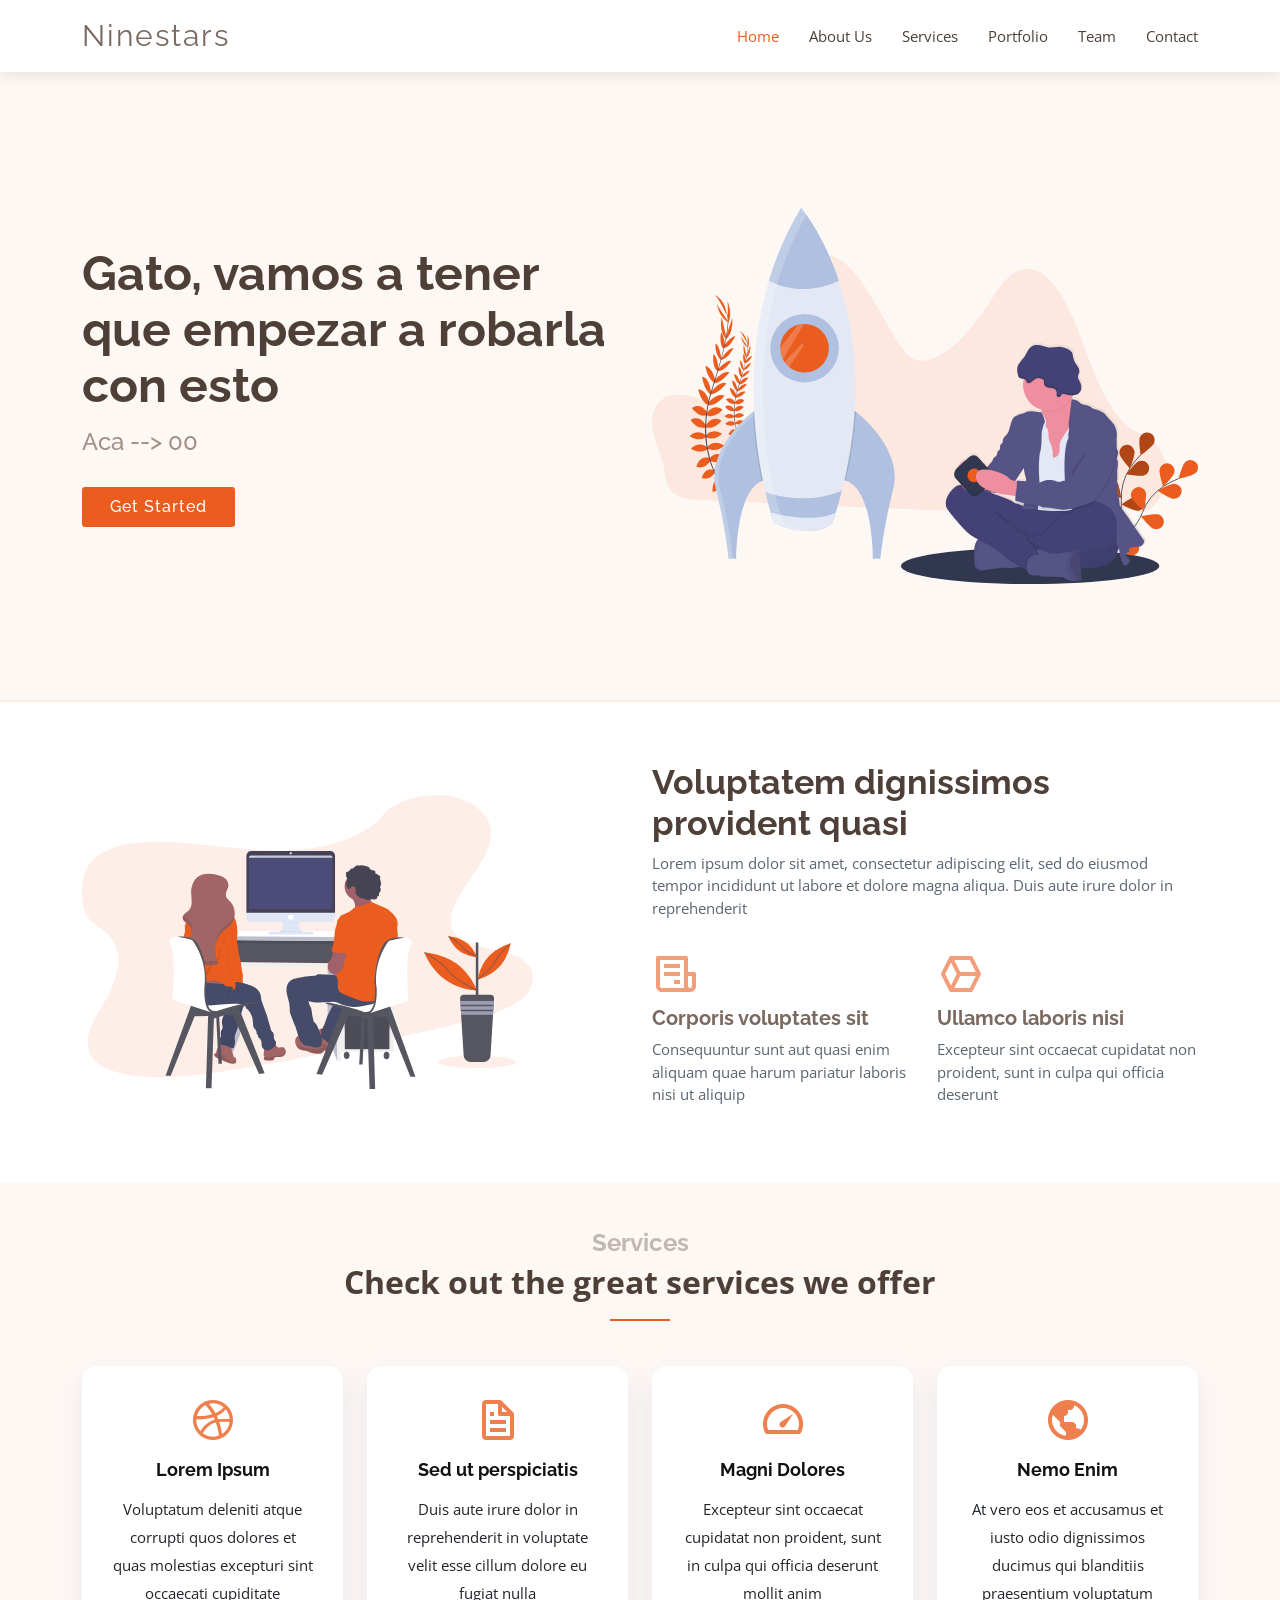
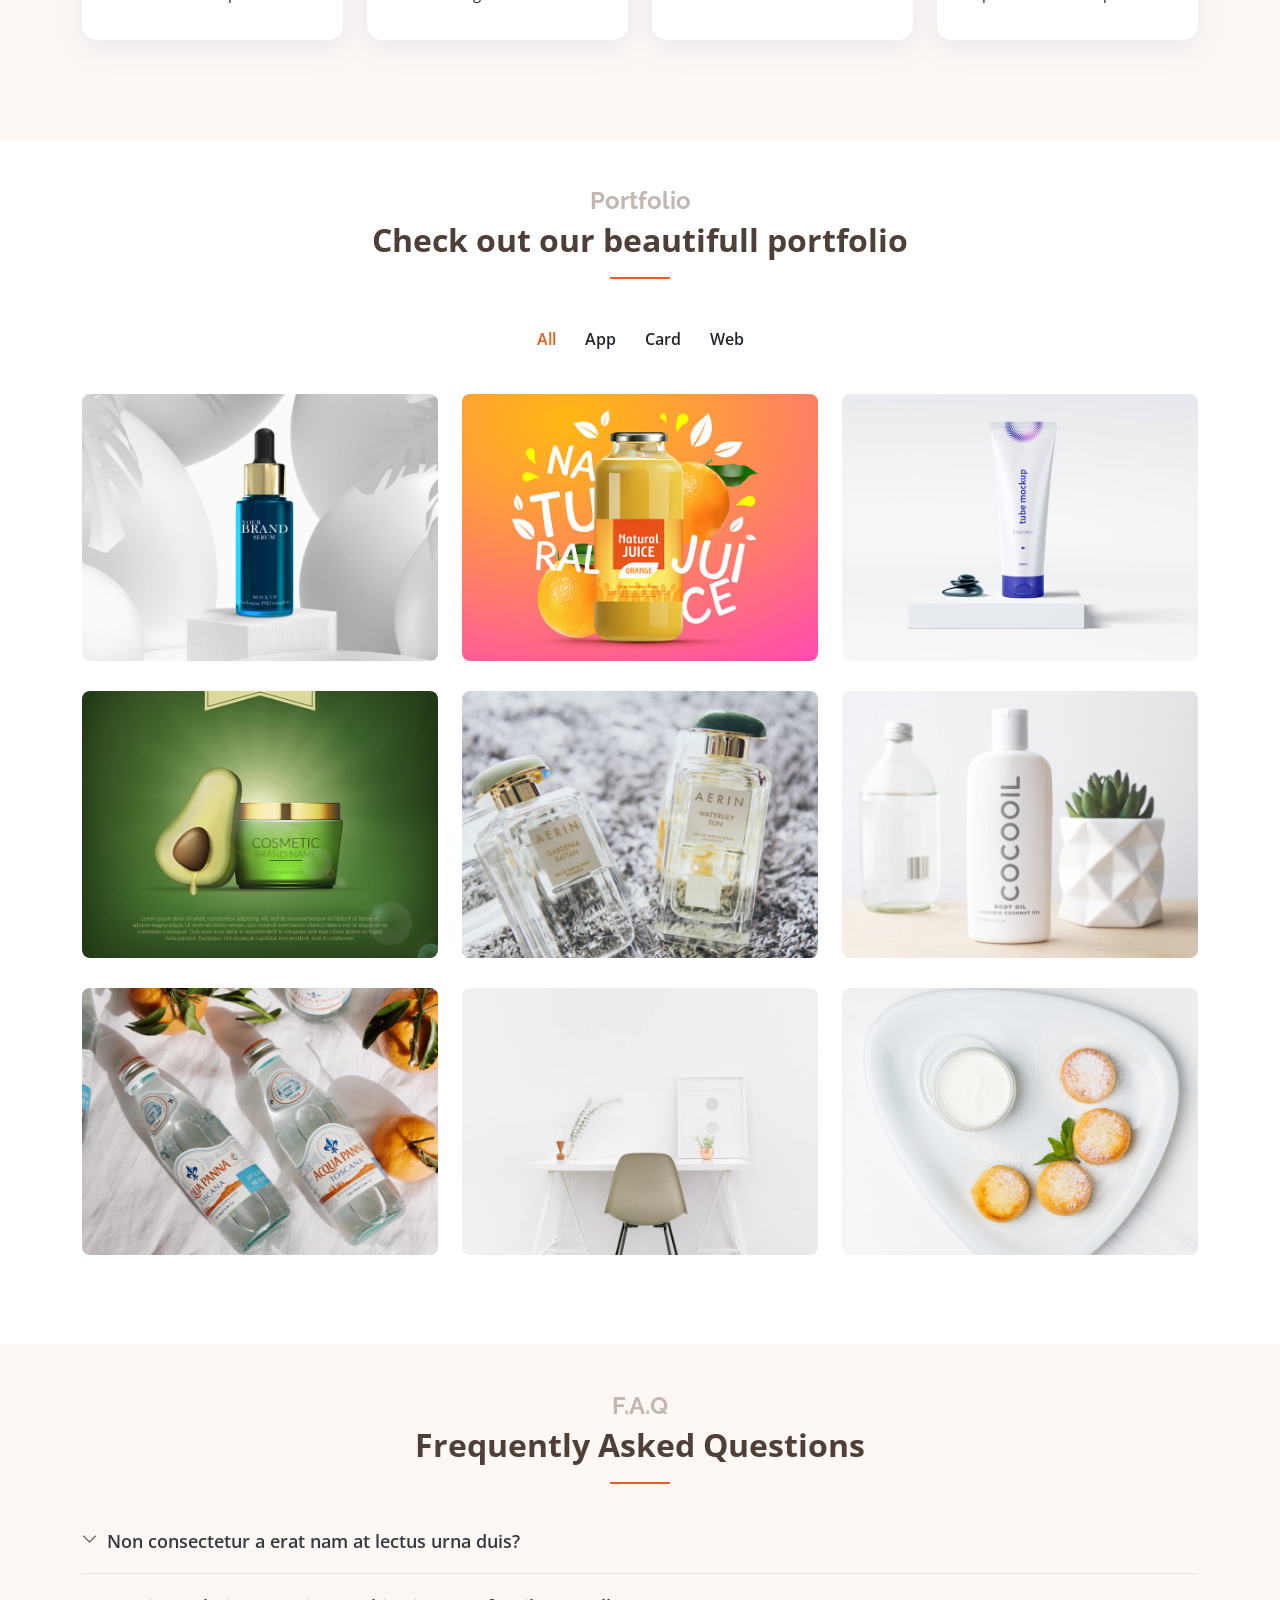
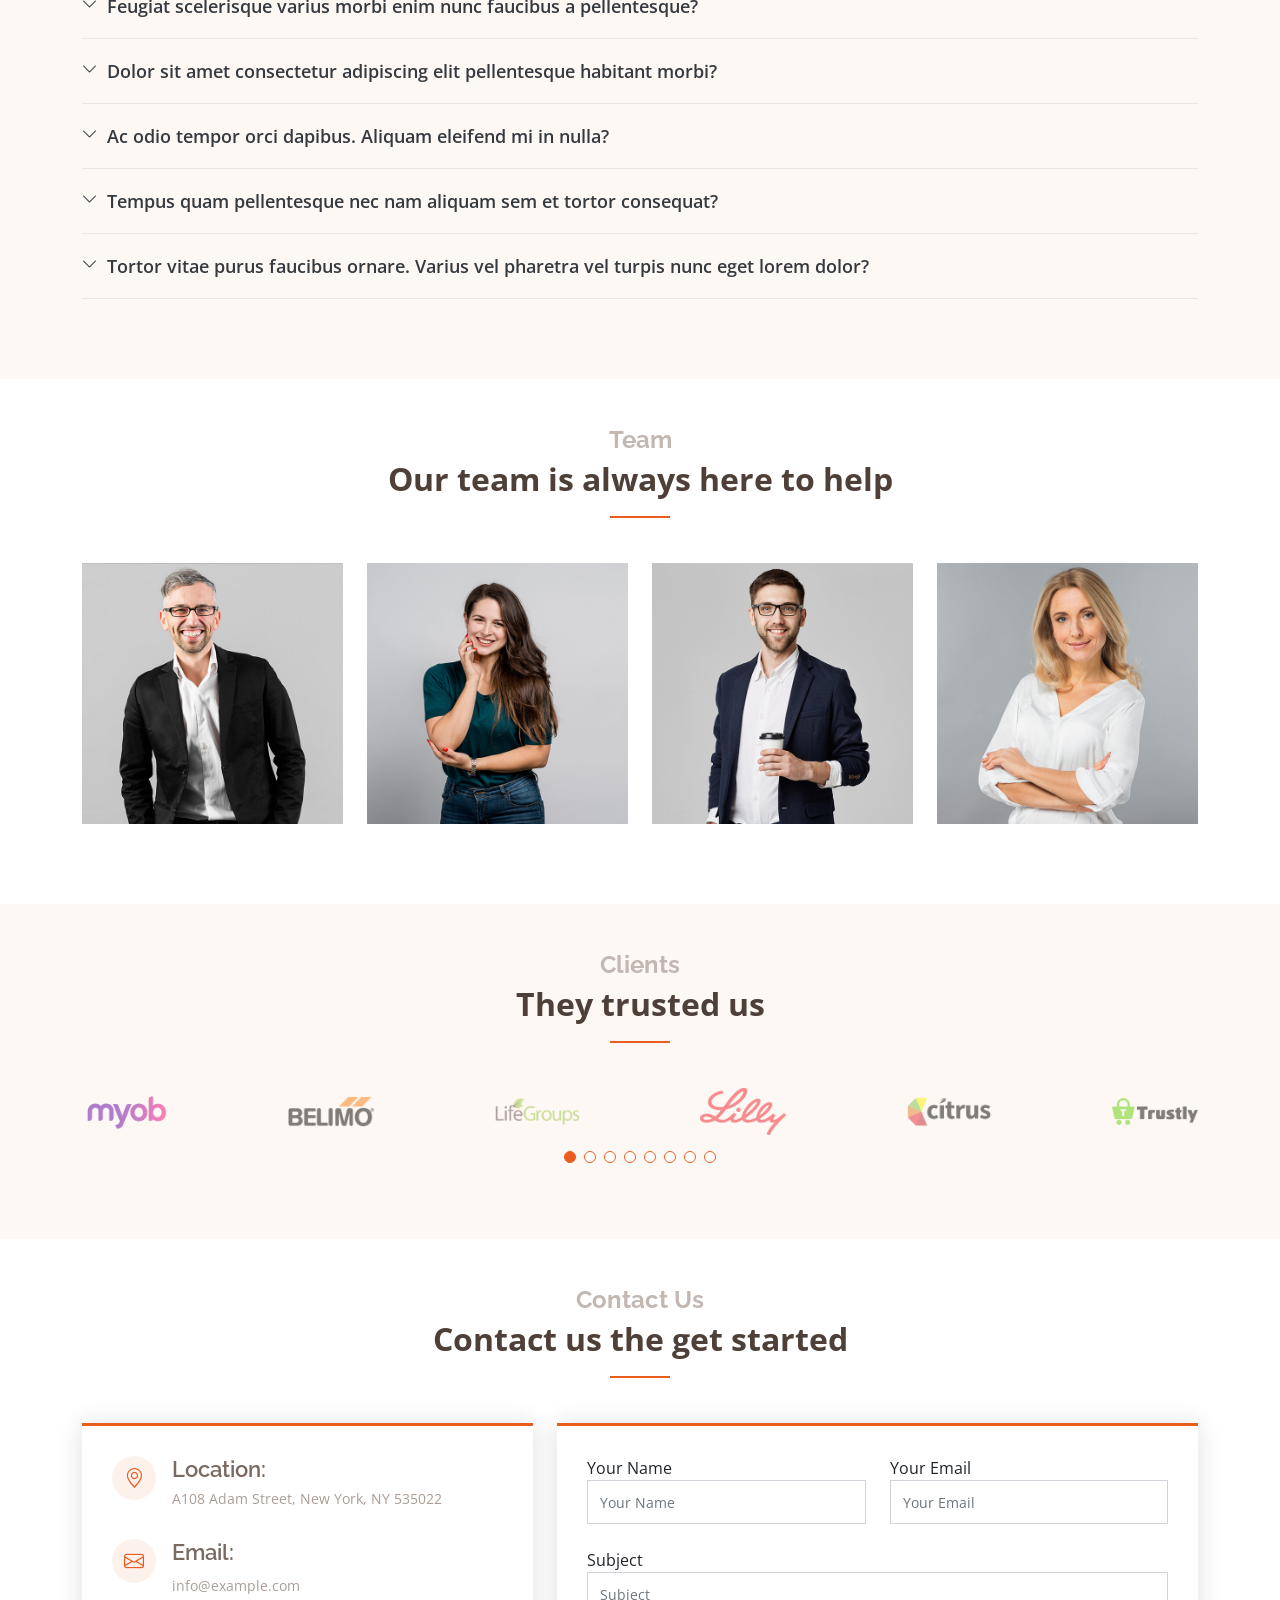
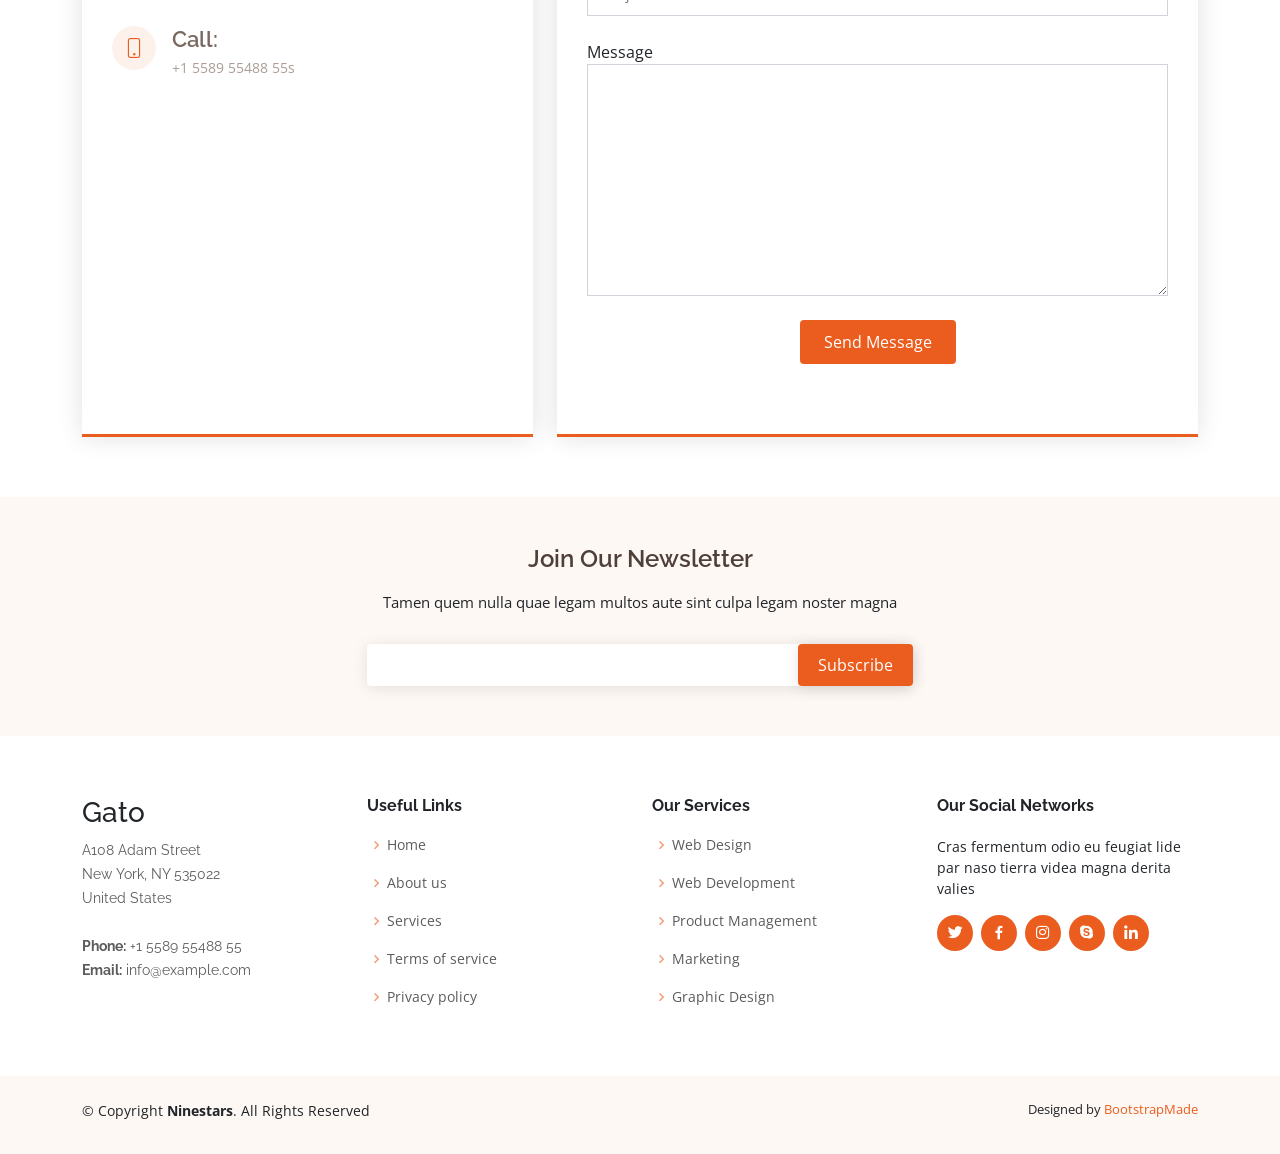
==== commit 80d294b7: "Subo todo" ====
--- a/index.html
+++ b/index.html
@@ -68,8 +68,8 @@
     <div class="container">
       <div class="row gy-4">
         <div class="col-lg-6 order-2 order-lg-1 d-flex flex-column justify-content-center">
-          <h1>Bettter digital experience with Ninestars</h1>
-          <h2>We are team of talented designers making websites with Bootstrap</h2>
+          <h1>Gato, vamos a tener que empezar a robarla con esto</h1>
+          <h2>Aca --> 00</h2>
           <div>
             <a href="#about" class="btn-get-started scrollto">Get Started</a>
           </div>
@@ -593,7 +593,7 @@
         <div class="row">
 
           <div class="col-lg-3 col-md-6 footer-contact">
-            <h3>Ninestars</h3>
+            <h3>Gato</h3>
             <p>
               A108 Adam Street <br>
               New York, NY 535022<br>
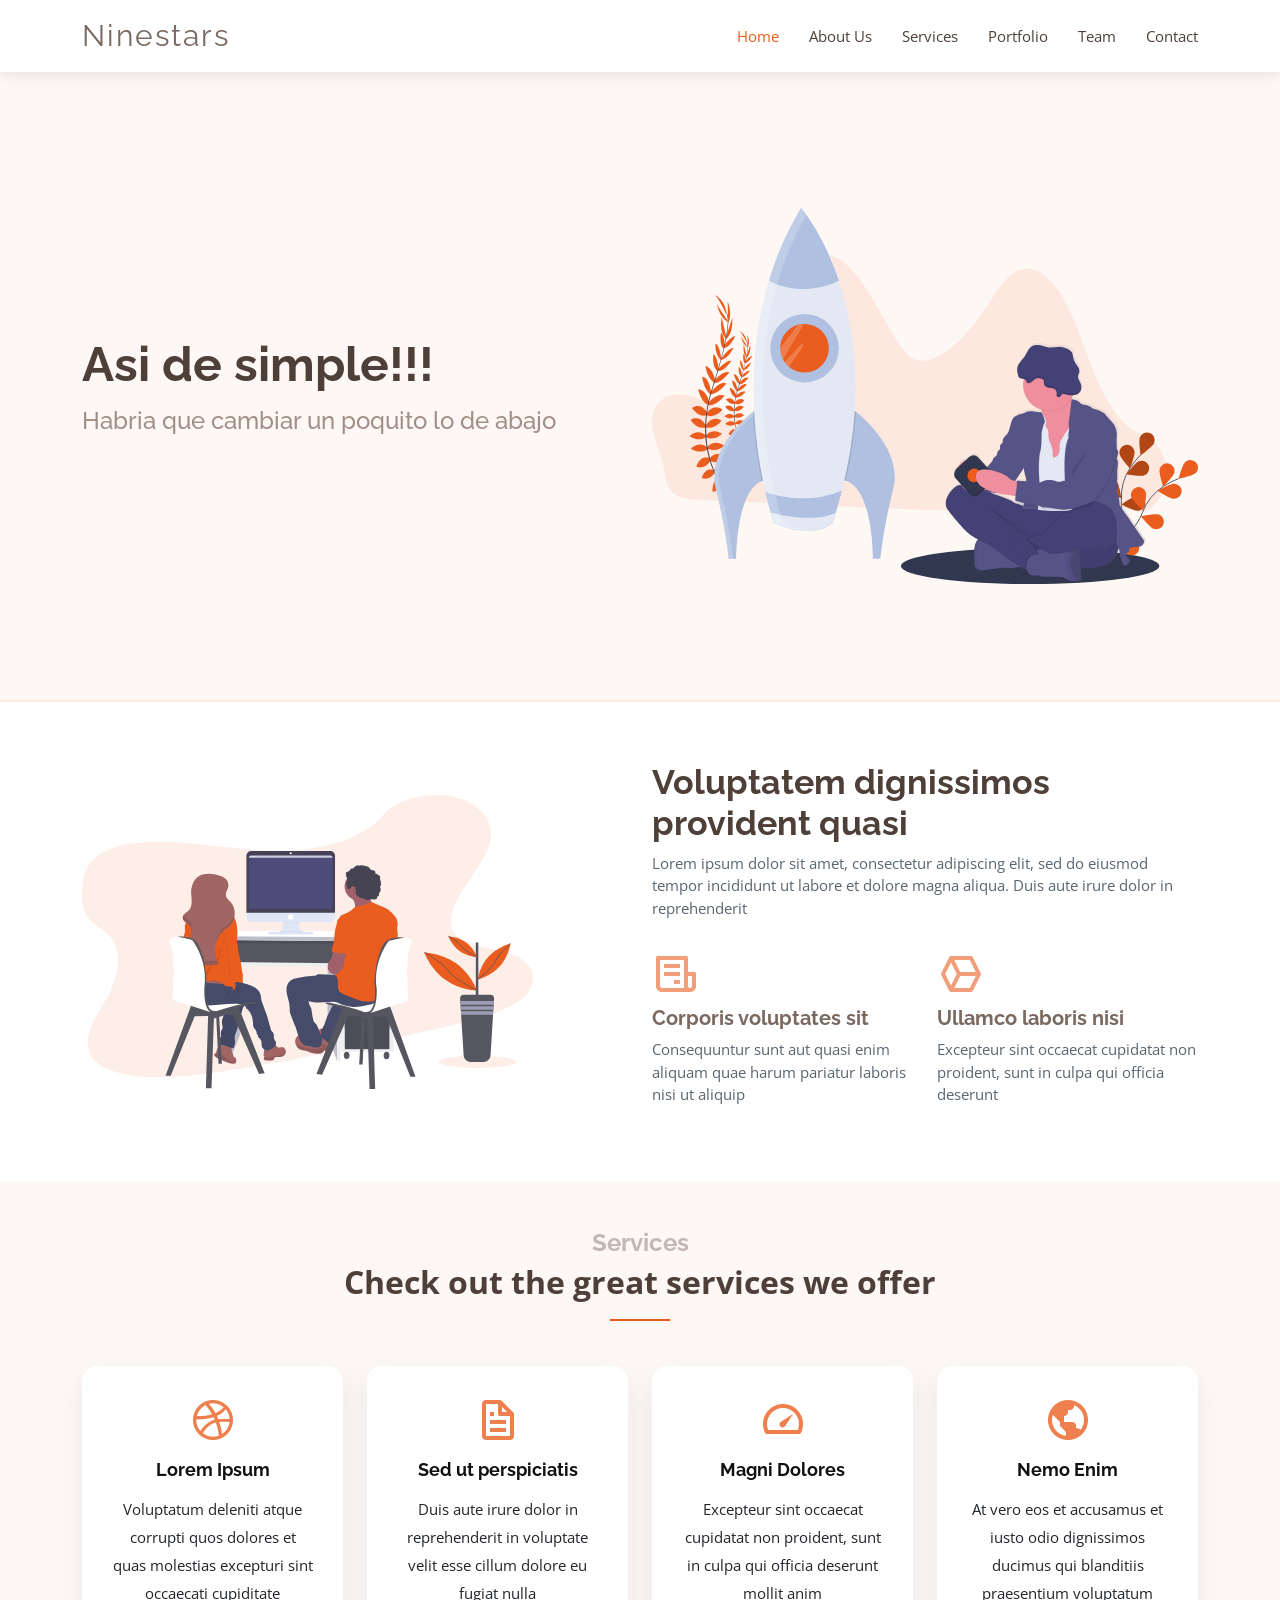
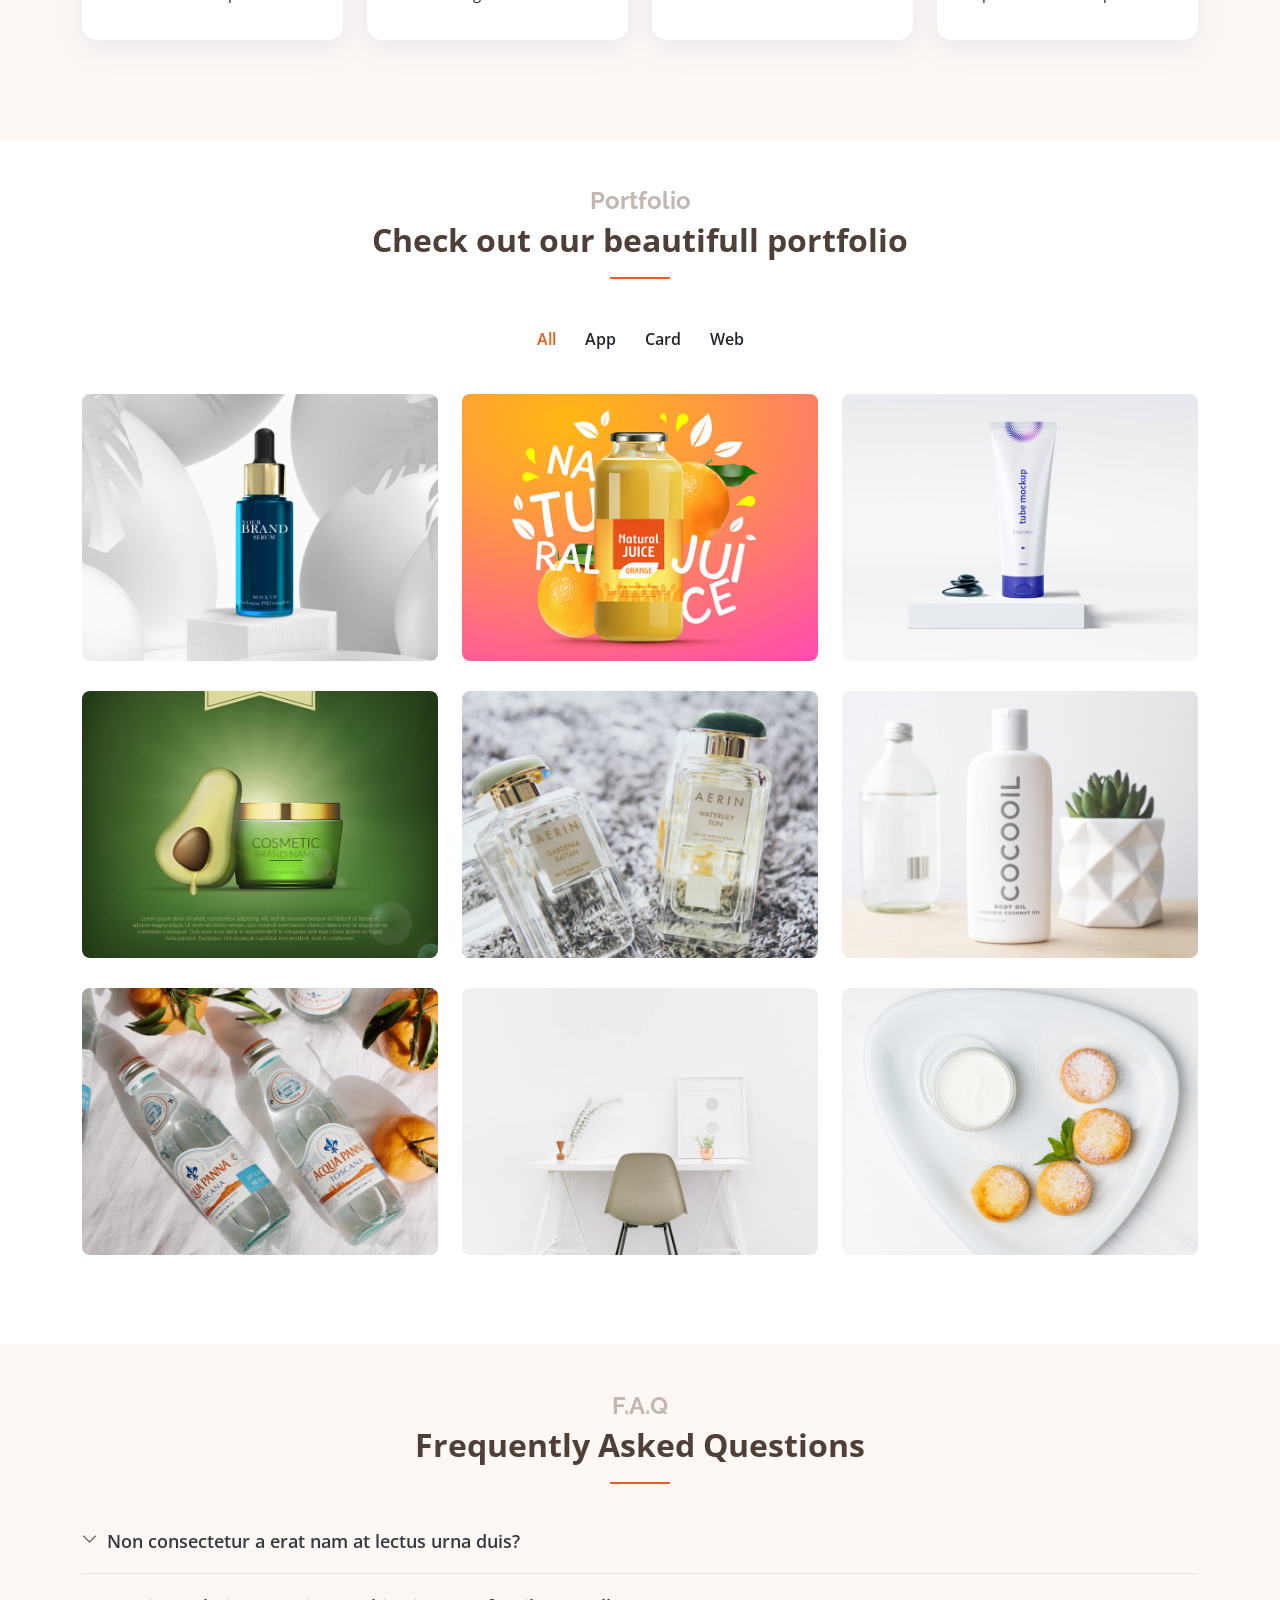
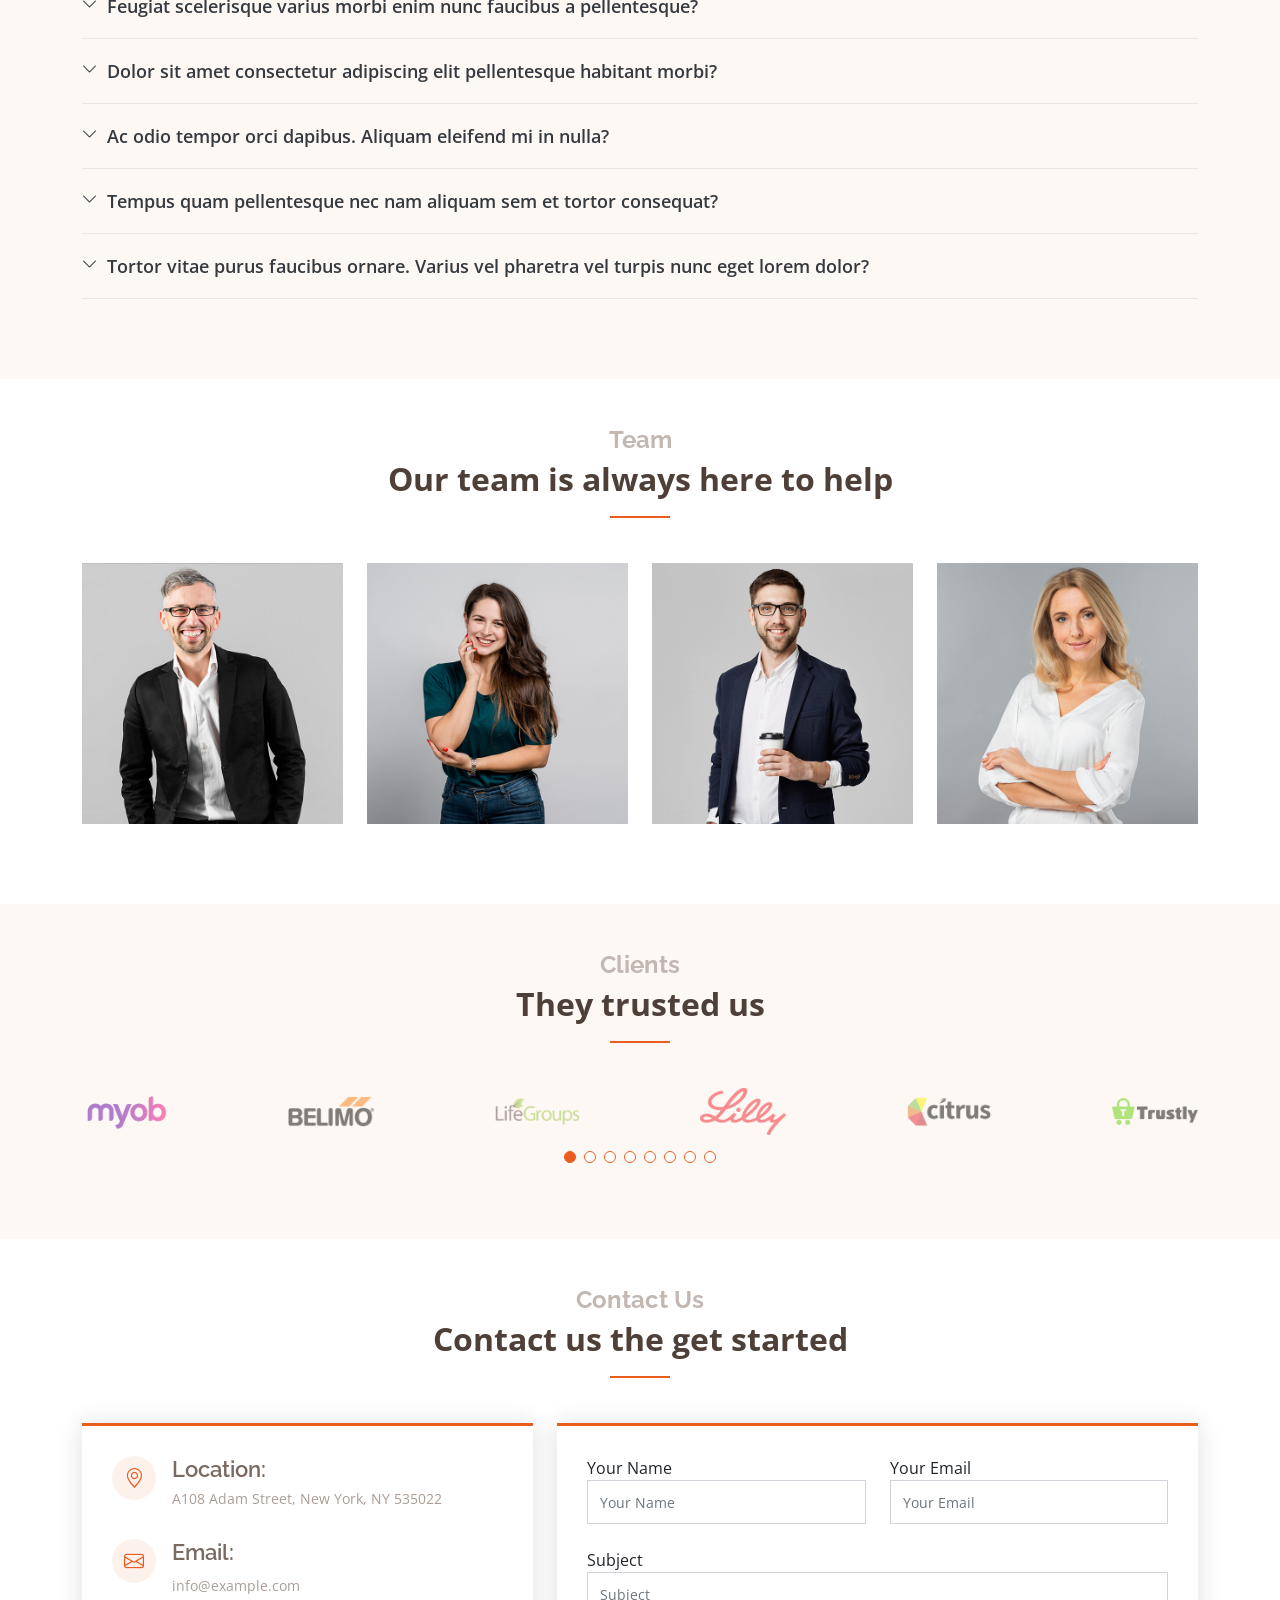
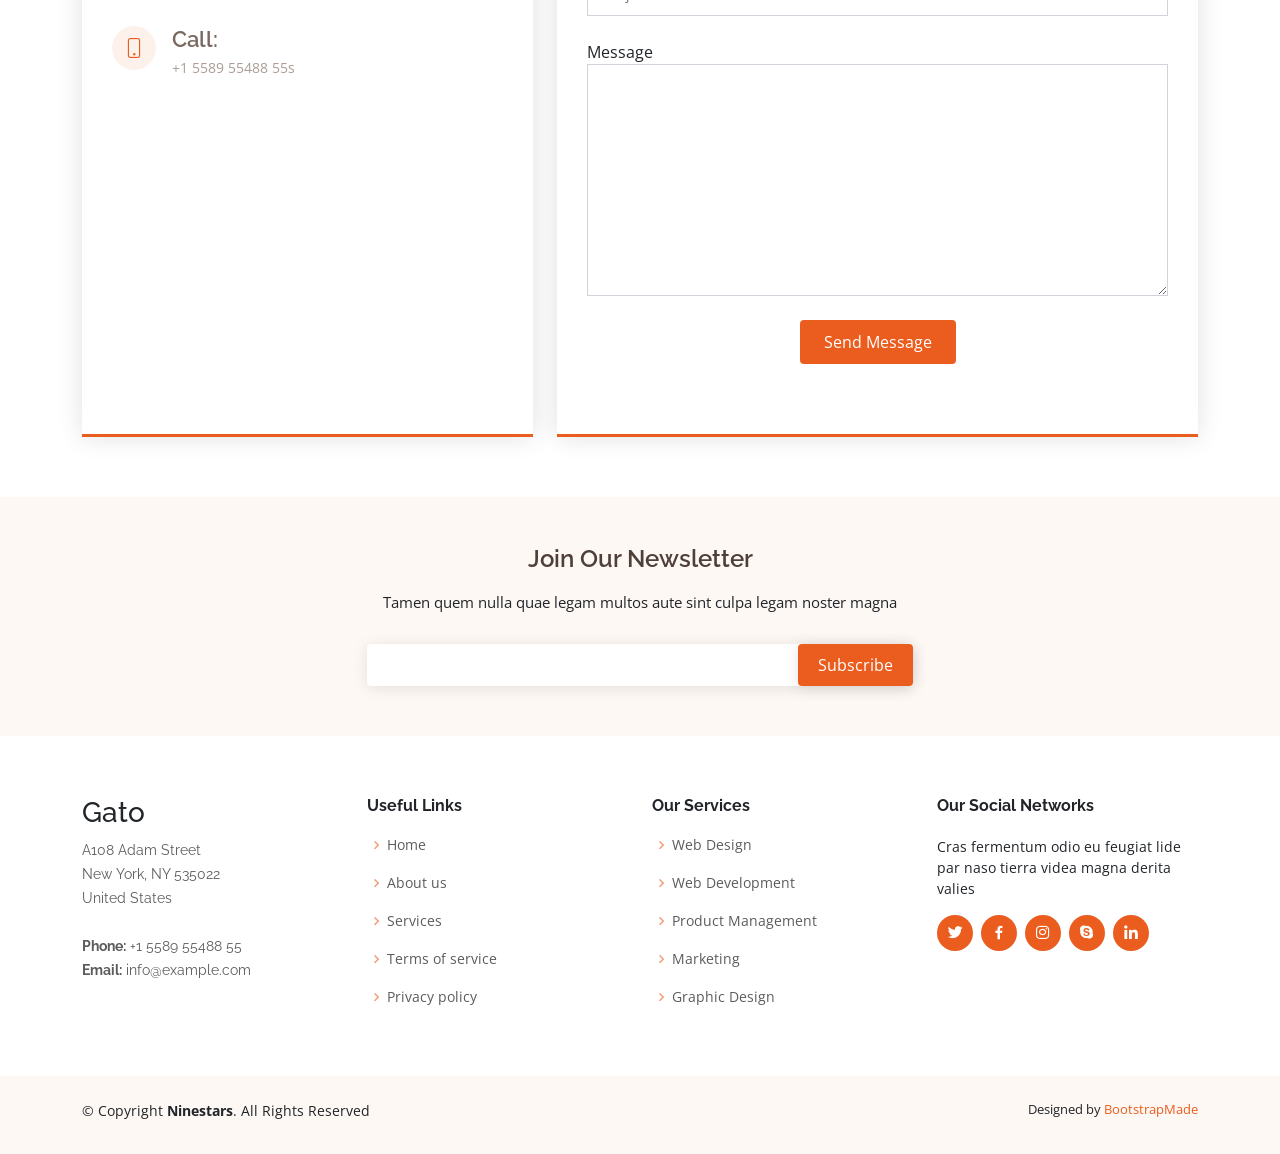
==== commit 780e7ced: "Subo" ====
--- a/index.html
+++ b/index.html
@@ -68,11 +68,11 @@
     <div class="container">
       <div class="row gy-4">
         <div class="col-lg-6 order-2 order-lg-1 d-flex flex-column justify-content-center">
-          <h1>Gato, vamos a tener que empezar a robarla con esto</h1>
-          <h2>Aca --> 00</h2>
-          <div>
-            <a href="#about" class="btn-get-started scrollto">Get Started</a>
-          </div>
+          <h1>Asi de simple!!!</h1>
+          <h2>Habria que cambiar un poquito lo de abajo</h2>
+          <!-- <div> -->
+            <!-- <a href="#about" class="btn-get-started scrollto">Get Started</a> -->
+          <!-- </div> -->
         </div>
         <div class="col-lg-6 order-1 order-lg-2 hero-img">
           <img src="assets/img/hero-img.svg" class="img-fluid animated" alt="">
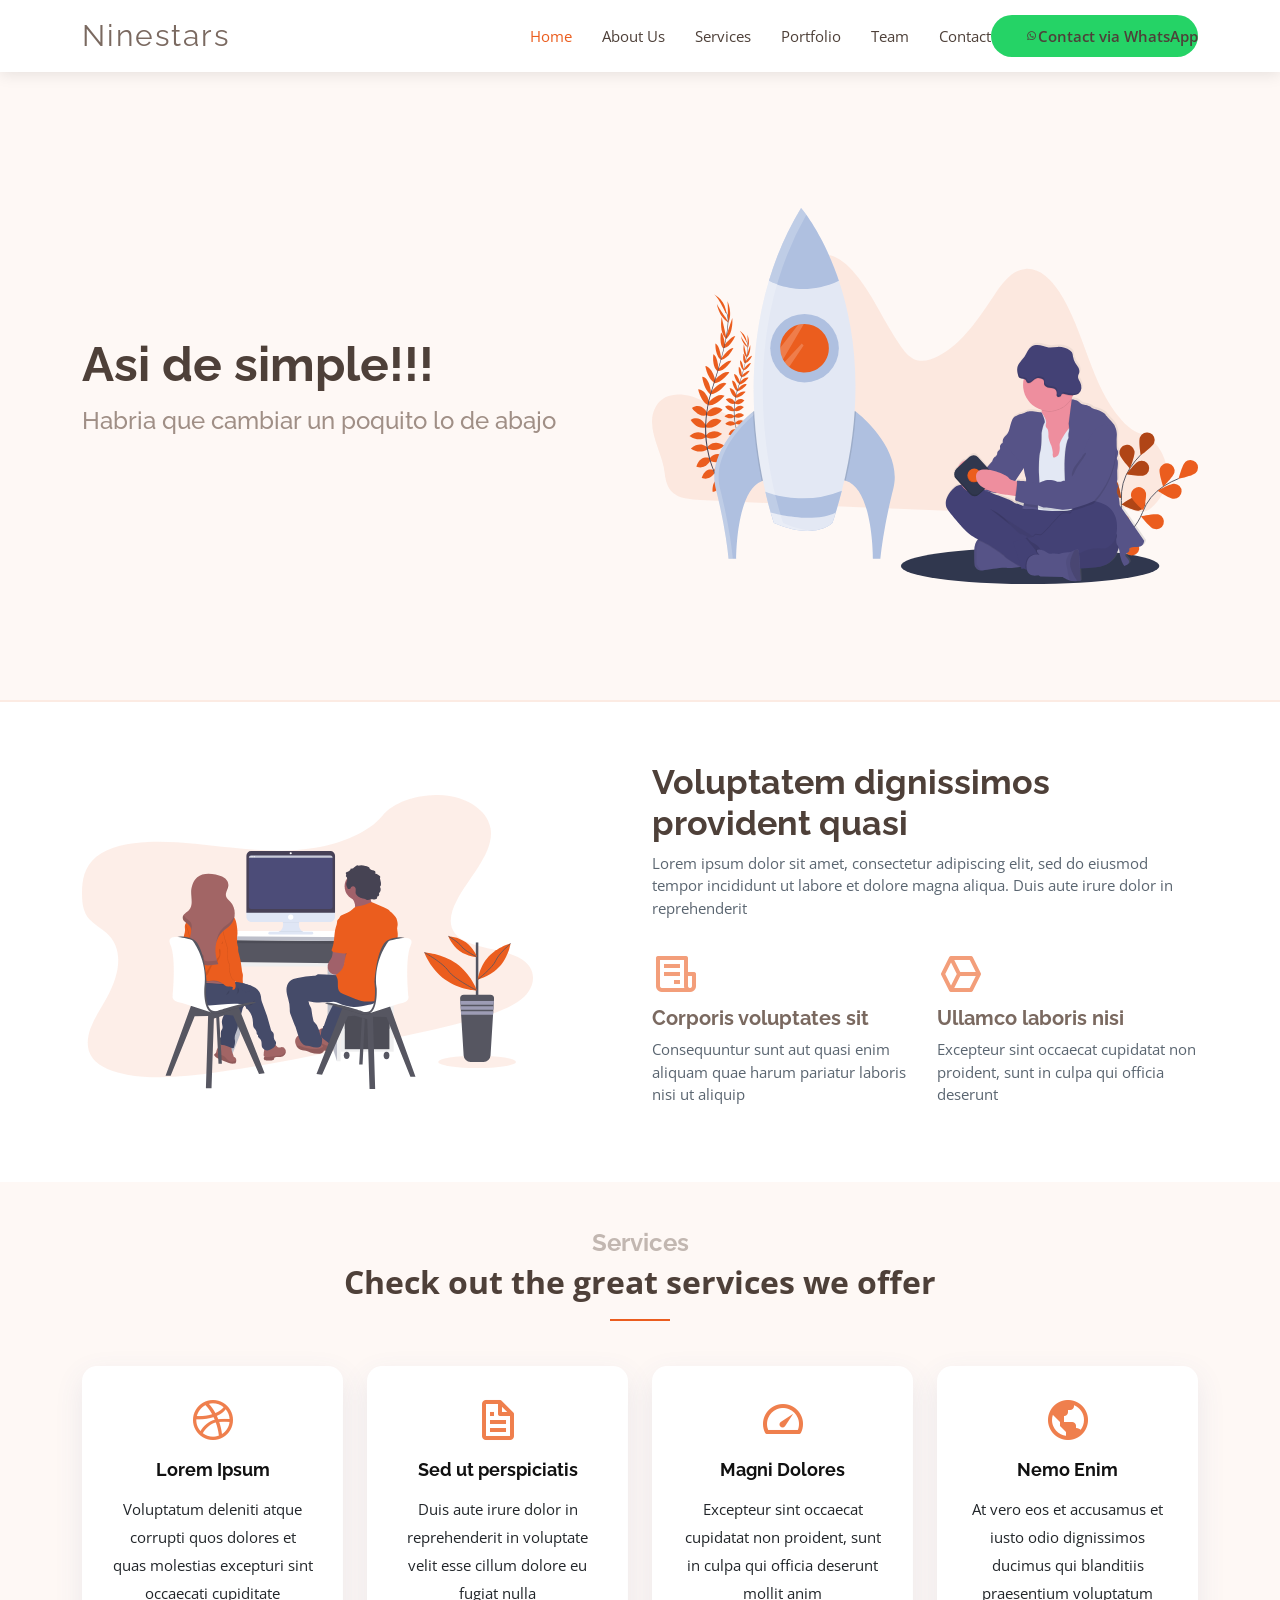
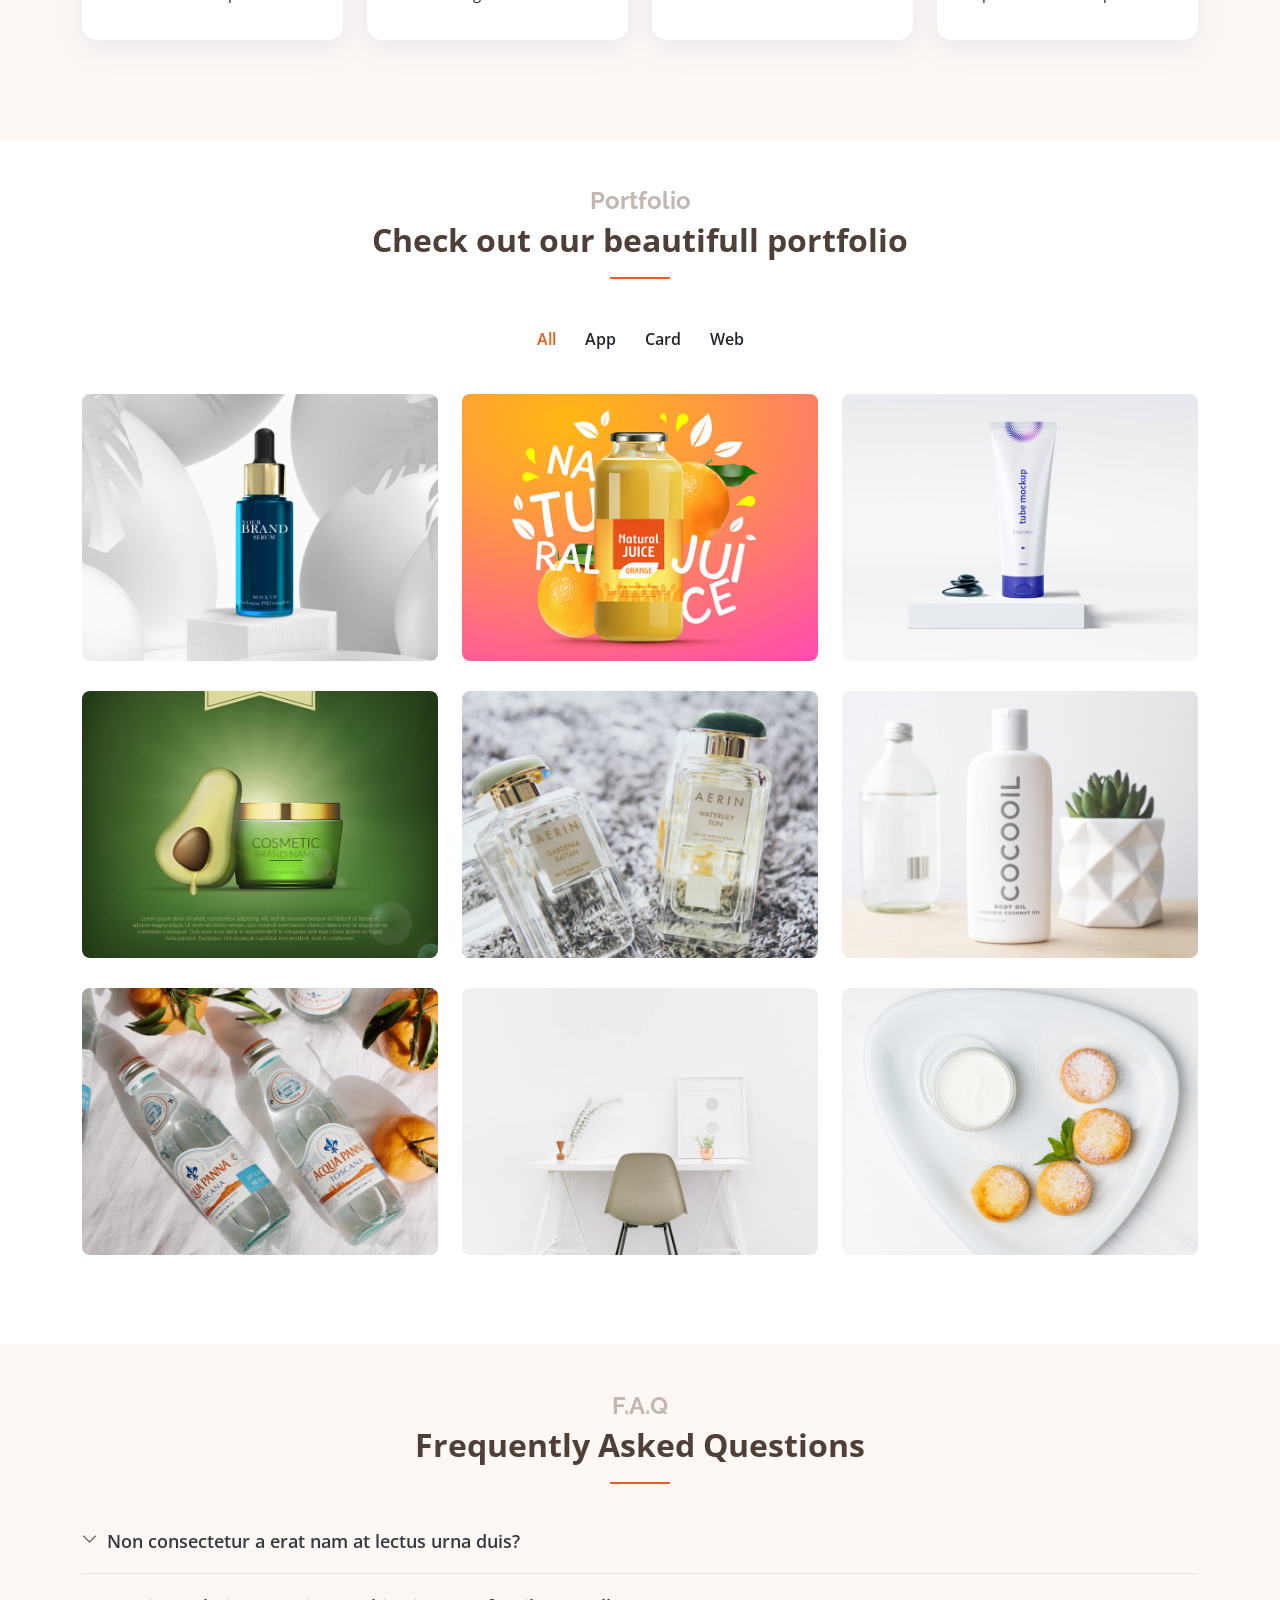
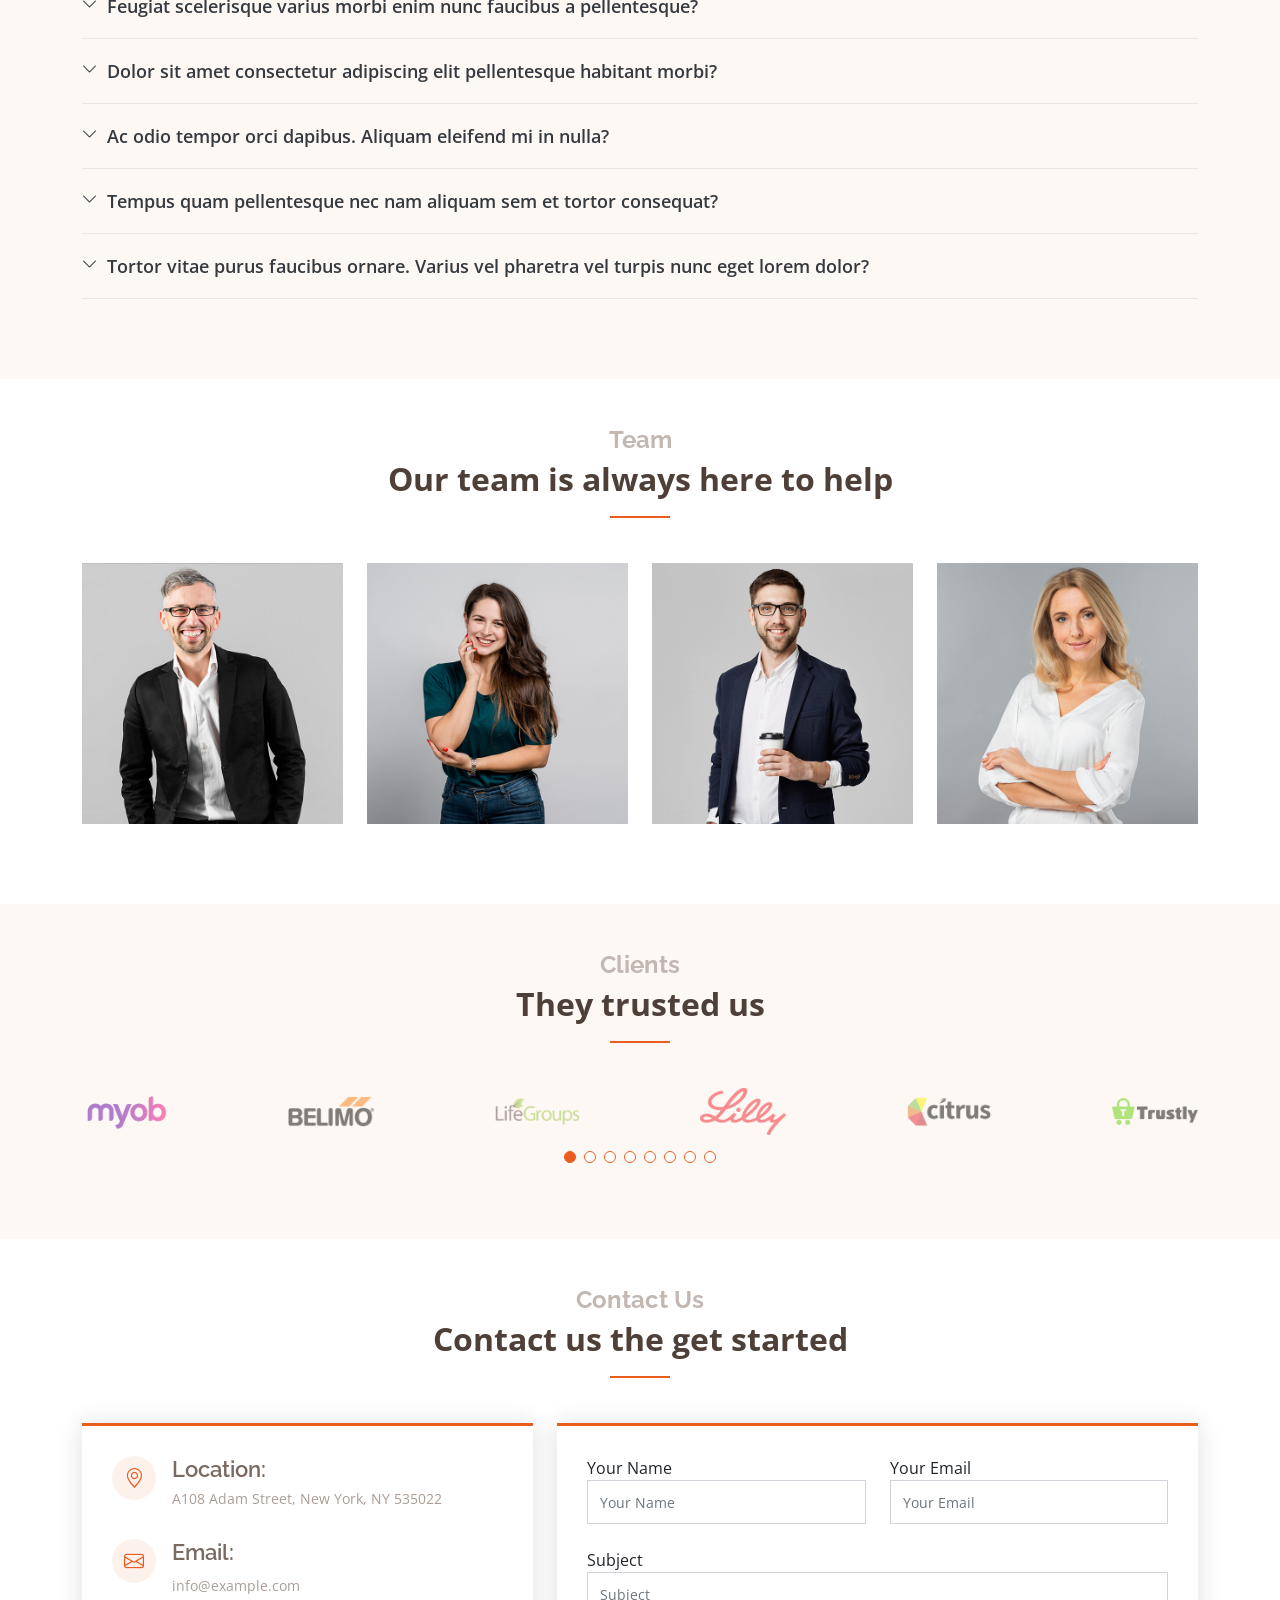
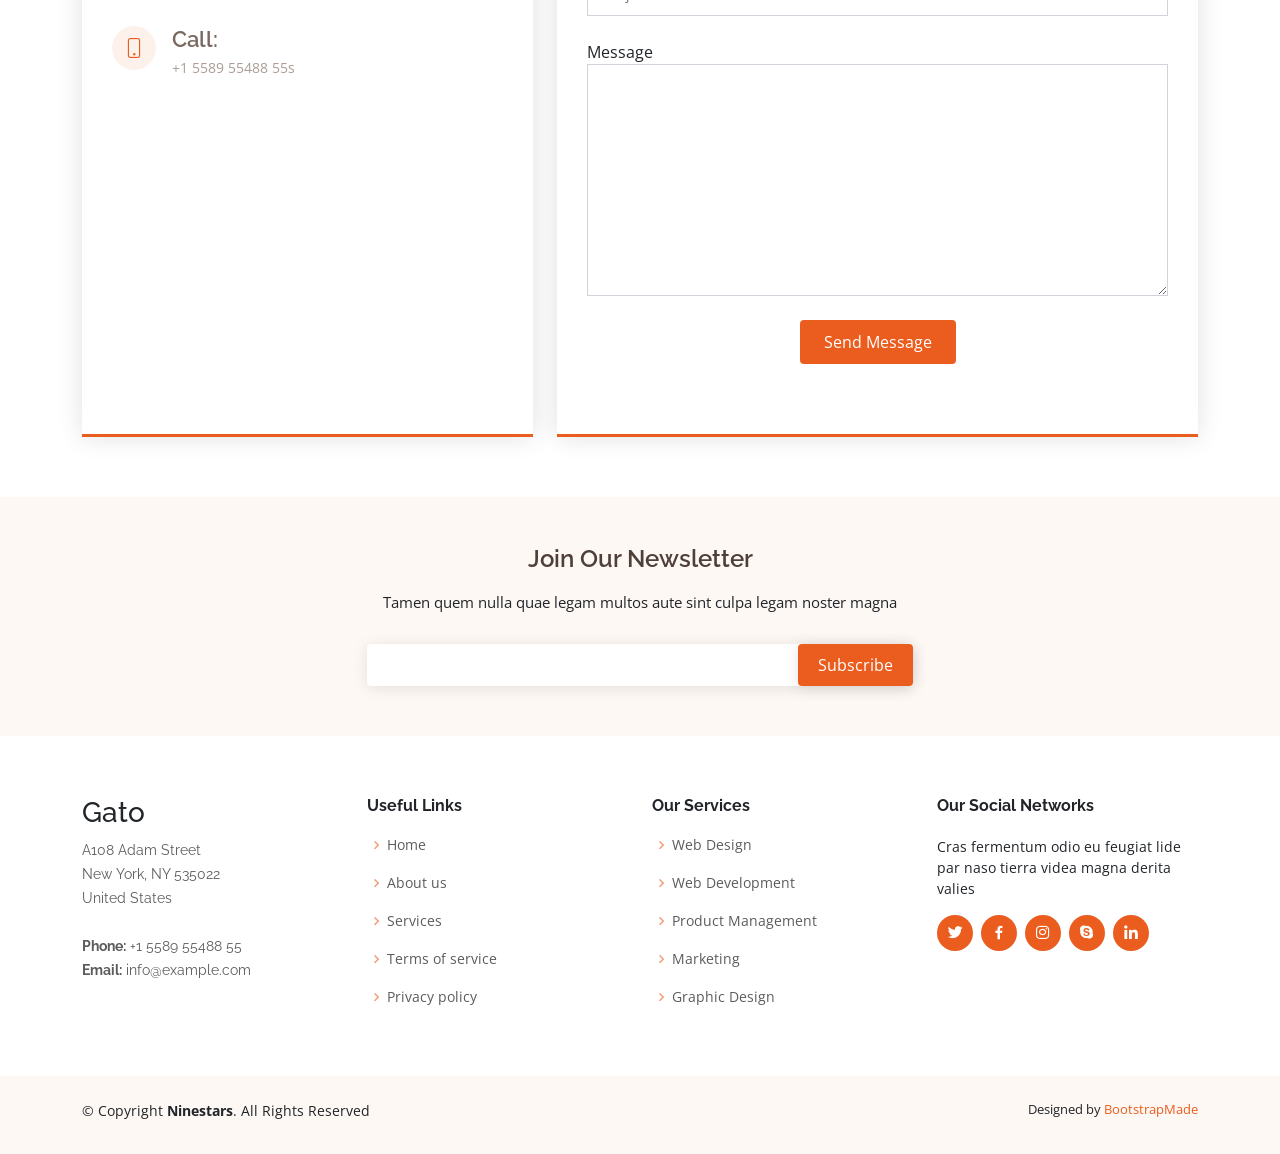
==== commit 442ab3e5: "Subo todo" ====
--- a/index.html
+++ b/index.html
@@ -55,6 +55,7 @@
           <li><a class="nav-link scrollto" href="#portfolio">Portfolio</a></li>
           <li><a class="nav-link scrollto" href="#team">Team</a></li>
           <li><a class="nav-link scrollto" href="#contact">Contact</a></li>
+		  <li><a href="https://wa.me/1155256525?text=Hola%20Como%20estas" target="_blank" class="whatsapp-button"><i class="bx bxl-whatsapp"></i> Contact via WhatsApp</a></li>          
         </ul>
         <i class="bi bi-list mobile-nav-toggle"></i>
       </nav><!-- .navbar -->
--- a/assets/css/style.css
+++ b/assets/css/style.css
@@ -1383,4 +1383,23 @@
     text-align-last: center;
     padding: 3px 0;
   }
+}
+
+.whatsapp-button {
+  display: inline-flex;
+  align-items: center;
+  justify-content: center;
+  background-color: #25d366;
+  color: #fff;
+  padding: 10px;
+  border-radius: 50px;
+  text-decoration: none;
+  font-size: 14px;
+  font-weight: 600;
+  transition: all 0.3s ease-in-out;
+}
+
+.whatsapp-button:hover {
+  transform: scale(1.05);
+  background-color: #128c7e;
 }
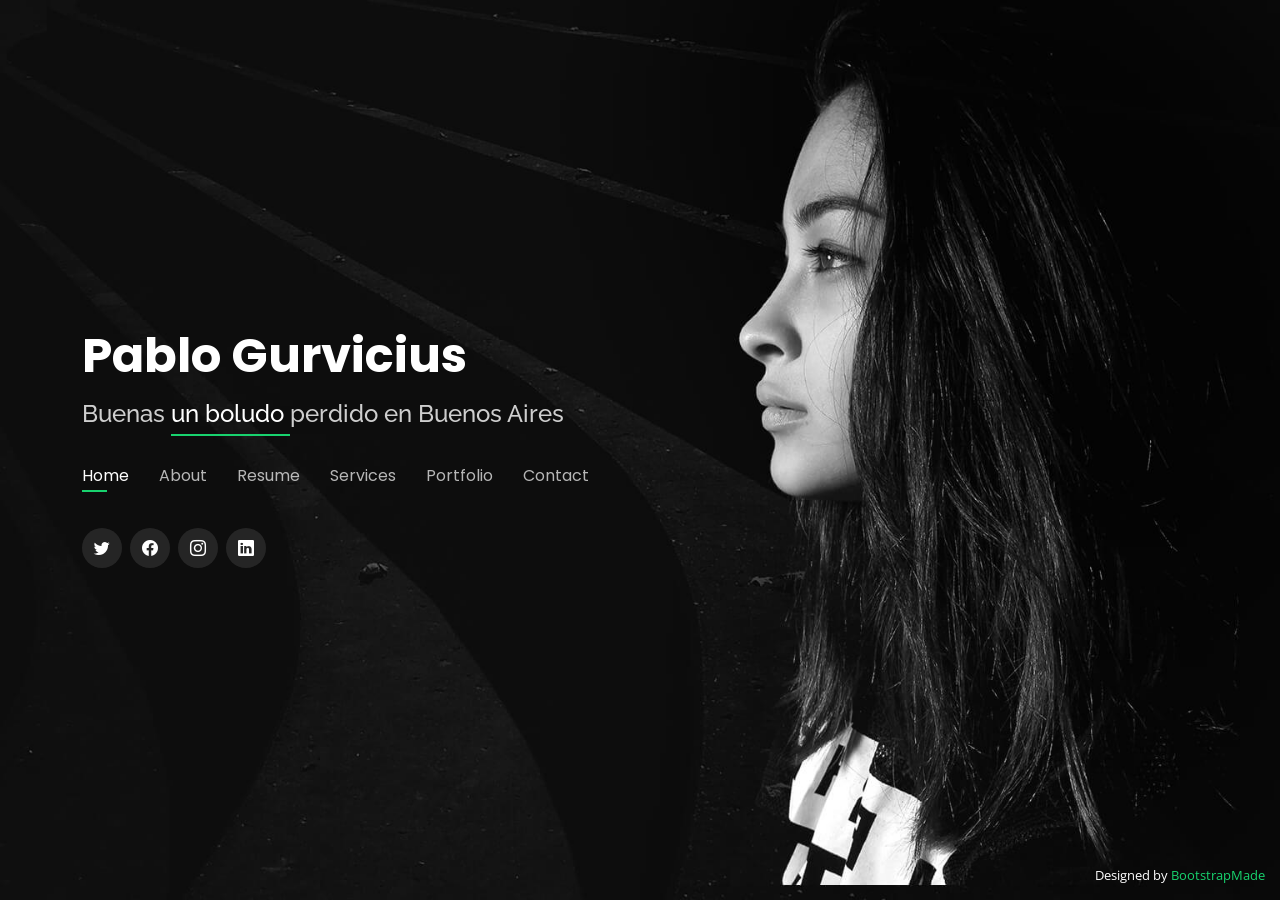
==== commit 096f8f82: "subo todo" ====
--- a/index.html
+++ b/index.html
@@ -5,7 +5,7 @@
   <meta charset="utf-8">
   <meta content="width=device-width, initial-scale=1.0" name="viewport">
 
-  <title>Ninestars Bootstrap Template - Index</title>
+  <title>Personal</title>
   <meta content="" name="description">
   <meta content="" name="keywords">
 
@@ -14,22 +14,22 @@
   <link href="assets/img/apple-touch-icon.png" rel="apple-touch-icon">
 
   <!-- Google Fonts -->
-  <link href="https://fonts.googleapis.com/css?family=Open+Sans:300,300i,400,400i,600,600i,700,700i|Raleway:300,300i,400,400i,600,600i,700,700i" rel="stylesheet">
+  <link href="https://fonts.googleapis.com/css?family=Open+Sans:300,300i,400,400i,600,600i,700,700i|Raleway:300,300i,400,400i,500,500i,600,600i,700,700i|Poppins:300,300i,400,400i,500,500i,600,600i,700,700i" rel="stylesheet">
 
   <!-- Vendor CSS Files -->
-  <link href="assets/vendor/aos/aos.css" rel="stylesheet">
   <link href="assets/vendor/bootstrap/css/bootstrap.min.css" rel="stylesheet">
   <link href="assets/vendor/bootstrap-icons/bootstrap-icons.css" rel="stylesheet">
   <link href="assets/vendor/boxicons/css/boxicons.min.css" rel="stylesheet">
   <link href="assets/vendor/glightbox/css/glightbox.min.css" rel="stylesheet">
+  <link href="assets/vendor/remixicon/remixicon.css" rel="stylesheet">
   <link href="assets/vendor/swiper/swiper-bundle.min.css" rel="stylesheet">
 
   <!-- Template Main CSS File -->
   <link href="assets/css/style.css" rel="stylesheet">
 
   <!-- =======================================================
-  * Template Name: Ninestars - v4.10.0
-  * Template URL: https://bootstrapmade.com/ninestars-free-bootstrap-3-theme-for-creative/
+  * Template Name: Personal - v4.10.0
+  * Template URL: https://bootstrapmade.com/personal-free-resume-bootstrap-template/
   * Author: BootstrapMade.com
   * License: https://bootstrapmade.com/license/
   ======================================================== -->
@@ -38,632 +38,737 @@
 <body>
 
   <!-- ======= Header ======= -->
-  <header id="header" class="fixed-top d-flex align-items-center">
-    <div class="container d-flex align-items-center justify-content-between">
-
-      <div class="logo">
-        <h1 class="text-light"><a href="index.html"><span>Ninestars</span></a></h1>
-        <!-- Uncomment below if you prefer to use an image logo -->
-        <!-- <a href="index.html"><img src="assets/img/logo.png" alt="" class="img-fluid"></a>-->
-      </div>
+  <header id="header">
+    <div class="container">
+
+      <h1><a href="index.html">Pablo Gurvicius</a></h1>
+      <!-- Uncomment below if you prefer to use an image logo -->
+      <!-- <a href="index.html" class="mr-auto"><img src="assets/img/logo.png" alt="" class="img-fluid"></a> -->
+      <h2>Buenas <span> un boludo </span> perdido en Buenos Aires</h2>
 
       <nav id="navbar" class="navbar">
         <ul>
-          <li><a class="nav-link scrollto active" href="#hero">Home</a></li>
-          <li><a class="nav-link scrollto" href="#about">About Us</a></li>
-          <li><a class="nav-link scrollto" href="#services">Services</a></li>
-          <li><a class="nav-link scrollto" href="#portfolio">Portfolio</a></li>
-          <li><a class="nav-link scrollto" href="#team">Team</a></li>
-          <li><a class="nav-link scrollto" href="#contact">Contact</a></li>
-		  <li><a href="https://wa.me/1155256525?text=Hola%20Como%20estas" target="_blank" class="whatsapp-button"><i class="bx bxl-whatsapp"></i> Contact via WhatsApp</a></li>          
+          <li><a class="nav-link active" href="#header">Home</a></li>
+          <li><a class="nav-link" href="#about">About</a></li>
+          <li><a class="nav-link" href="#resume">Resume</a></li>
+          <li><a class="nav-link" href="#services">Services</a></li>
+          <li><a class="nav-link" href="#portfolio">Portfolio</a></li>
+          <li><a class="nav-link" href="#contact">Contact</a></li>
         </ul>
         <i class="bi bi-list mobile-nav-toggle"></i>
       </nav><!-- .navbar -->
 
+      <div class="social-links">
+        <a href="#" class="twitter"><i class="bi bi-twitter"></i></a>
+        <a href="#" class="facebook"><i class="bi bi-facebook"></i></a>
+        <a href="#" class="instagram"><i class="bi bi-instagram"></i></a>
+        <a href="#" class="linkedin"><i class="bi bi-linkedin"></i></a>
+      </div>
+
     </div>
   </header><!-- End Header -->
 
-  <!-- ======= Hero Section ======= -->
-  <section id="hero" class="d-flex align-items-center">
-
+  <!-- ======= About Section ======= -->
+  <section id="about" class="about">
+
+    <!-- ======= About Me ======= -->
+    <div class="about-me container">
+
+      <div class="section-title">
+        <h2>About</h2>
+        <p>Learn more about me</p>
+      </div>
+
+      <div class="row">
+        <div class="col-lg-4" data-aos="fade-right">
+          <img src="assets/img/me.jpg" class="img-fluid" alt="">
+        </div>
+        <div class="col-lg-8 pt-4 pt-lg-0 content" data-aos="fade-left">
+          <h3>UI/UX &amp; Graphic Designer</h3>
+          <p class="fst-italic">
+            Lorem ipsum dolor sit amet, consectetur adipiscing elit, sed do eiusmod tempor incididunt ut labore et dolore
+            magna aliqua.
+          </p>
+          <div class="row">
+            <div class="col-lg-6">
+              <ul>
+                <li><i class="bi bi-chevron-right"></i> <strong>Birthday:</strong> <span>1 May 1995</span></li>
+                <li><i class="bi bi-chevron-right"></i> <strong>Website:</strong> <span>www.example.com</span></li>
+                <li><i class="bi bi-chevron-right"></i> <strong>Phone:</strong> <span>+123 456 7890</span></li>
+                <li><i class="bi bi-chevron-right"></i> <strong>City:</strong> <span>New York, USA</span></li>
+              </ul>
+            </div>
+            <div class="col-lg-6">
+              <ul>
+                <li><i class="bi bi-chevron-right"></i> <strong>Age:</strong> <span>30</span></li>
+                <li><i class="bi bi-chevron-right"></i> <strong>Degree:</strong> <span>Master</span></li>
+                <li><i class="bi bi-chevron-right"></i> <strong>PhEmailone:</strong> <span>email@example.com</span></li>
+                <li><i class="bi bi-chevron-right"></i> <strong>Freelance:</strong> <span>Available</span></li>
+              </ul>
+            </div>
+          </div>
+          <p>
+            Officiis eligendi itaque labore et dolorum mollitia officiis optio vero. Quisquam sunt adipisci omnis et ut. Nulla accusantium dolor incidunt officia tempore. Et eius omnis.
+            Cupiditate ut dicta maxime officiis quidem quia. Sed et consectetur qui quia repellendus itaque neque. Aliquid amet quidem ut quaerat cupiditate. Ab et eum qui repellendus omnis culpa magni laudantium dolores.
+          </p>
+        </div>
+      </div>
+
+    </div><!-- End About Me -->
+
+    <!-- ======= Counts ======= -->
+    <div class="counts container">
+
+      <div class="row">
+
+        <div class="col-lg-3 col-md-6">
+          <div class="count-box">
+            <i class="bi bi-emoji-smile"></i>
+            <span data-purecounter-start="0" data-purecounter-end="232" data-purecounter-duration="1" class="purecounter"></span>
+            <p>Happy Clients</p>
+          </div>
+        </div>
+
+        <div class="col-lg-3 col-md-6 mt-5 mt-md-0">
+          <div class="count-box">
+            <i class="bi bi-journal-richtext"></i>
+            <span data-purecounter-start="0" data-purecounter-end="521" data-purecounter-duration="1" class="purecounter"></span>
+            <p>Projects</p>
+          </div>
+        </div>
+
+        <div class="col-lg-3 col-md-6 mt-5 mt-lg-0">
+          <div class="count-box">
+            <i class="bi bi-headset"></i>
+            <span data-purecounter-start="0" data-purecounter-end="1463" data-purecounter-duration="1" class="purecounter"></span>
+            <p>Hours Of Support</p>
+          </div>
+        </div>
+
+        <div class="col-lg-3 col-md-6 mt-5 mt-lg-0">
+          <div class="count-box">
+            <i class="bi bi-award"></i>
+            <span data-purecounter-start="0" data-purecounter-end="24" data-purecounter-duration="1" class="purecounter"></span>
+            <p>Awards</p>
+          </div>
+        </div>
+
+      </div>
+
+    </div><!-- End Counts -->
+
+    <!-- ======= Skills  ======= -->
+    <div class="skills container">
+
+      <div class="section-title">
+        <h2>Skills</h2>
+      </div>
+
+      <div class="row skills-content">
+
+        <div class="col-lg-6">
+
+          <div class="progress">
+            <span class="skill">HTML <i class="val">100%</i></span>
+            <div class="progress-bar-wrap">
+              <div class="progress-bar" role="progressbar" aria-valuenow="100" aria-valuemin="0" aria-valuemax="100"></div>
+            </div>
+          </div>
+
+          <div class="progress">
+            <span class="skill">CSS <i class="val">90%</i></span>
+            <div class="progress-bar-wrap">
+              <div class="progress-bar" role="progressbar" aria-valuenow="90" aria-valuemin="0" aria-valuemax="100"></div>
+            </div>
+          </div>
+
+          <div class="progress">
+            <span class="skill">JavaScript <i class="val">75%</i></span>
+            <div class="progress-bar-wrap">
+              <div class="progress-bar" role="progressbar" aria-valuenow="75" aria-valuemin="0" aria-valuemax="100"></div>
+            </div>
+          </div>
+
+        </div>
+
+        <div class="col-lg-6">
+
+          <div class="progress">
+            <span class="skill">PHP <i class="val">80%</i></span>
+            <div class="progress-bar-wrap">
+              <div class="progress-bar" role="progressbar" aria-valuenow="80" aria-valuemin="0" aria-valuemax="100"></div>
+            </div>
+          </div>
+
+          <div class="progress">
+            <span class="skill">WordPress/CMS <i class="val">90%</i></span>
+            <div class="progress-bar-wrap">
+              <div class="progress-bar" role="progressbar" aria-valuenow="90" aria-valuemin="0" aria-valuemax="100"></div>
+            </div>
+          </div>
+
+          <div class="progress">
+            <span class="skill">Photoshop <i class="val">55%</i></span>
+            <div class="progress-bar-wrap">
+              <div class="progress-bar" role="progressbar" aria-valuenow="55" aria-valuemin="0" aria-valuemax="100"></div>
+            </div>
+          </div>
+
+        </div>
+
+      </div>
+
+    </div><!-- End Skills -->
+
+    <!-- ======= Interests ======= -->
+    <div class="interests container">
+
+      <div class="section-title">
+        <h2>Interests</h2>
+      </div>
+
+      <div class="row">
+        <div class="col-lg-3 col-md-4">
+          <div class="icon-box">
+            <i class="ri-store-line" style="color: #ffbb2c;"></i>
+            <h3>Lorem Ipsum</h3>
+          </div>
+        </div>
+        <div class="col-lg-3 col-md-4 mt-4 mt-md-0">
+          <div class="icon-box">
+            <i class="ri-bar-chart-box-line" style="color: #5578ff;"></i>
+            <h3>Dolor Sitema</h3>
+          </div>
+        </div>
+        <div class="col-lg-3 col-md-4 mt-4 mt-md-0">
+          <div class="icon-box">
+            <i class="ri-calendar-todo-line" style="color: #e80368;"></i>
+            <h3>Sed perspiciatis</h3>
+          </div>
+        </div>
+        <div class="col-lg-3 col-md-4 mt-4 mt-lg-0">
+          <div class="icon-box">
+            <i class="ri-paint-brush-line" style="color: #e361ff;"></i>
+            <h3>Magni Dolores</h3>
+          </div>
+        </div>
+        <div class="col-lg-3 col-md-4 mt-4">
+          <div class="icon-box">
+            <i class="ri-database-2-line" style="color: #47aeff;"></i>
+            <h3>Nemo Enim</h3>
+          </div>
+        </div>
+        <div class="col-lg-3 col-md-4 mt-4">
+          <div class="icon-box">
+            <i class="ri-gradienter-line" style="color: #ffa76e;"></i>
+            <h3>Eiusmod Tempor</h3>
+          </div>
+        </div>
+        <div class="col-lg-3 col-md-4 mt-4">
+          <div class="icon-box">
+            <i class="ri-file-list-3-line" style="color: #11dbcf;"></i>
+            <h3>Midela Teren</h3>
+          </div>
+        </div>
+        <div class="col-lg-3 col-md-4 mt-4">
+          <div class="icon-box">
+            <i class="ri-price-tag-2-line" style="color: #4233ff;"></i>
+            <h3>Pira Neve</h3>
+          </div>
+        </div>
+        <div class="col-lg-3 col-md-4 mt-4">
+          <div class="icon-box">
+            <i class="ri-anchor-line" style="color: #b2904f;"></i>
+            <h3>Dirada Pack</h3>
+          </div>
+        </div>
+        <div class="col-lg-3 col-md-4 mt-4">
+          <div class="icon-box">
+            <i class="ri-disc-line" style="color: #b20969;"></i>
+            <h3>Moton Ideal</h3>
+          </div>
+        </div>
+        <div class="col-lg-3 col-md-4 mt-4">
+          <div class="icon-box">
+            <i class="ri-base-station-line" style="color: #ff5828;"></i>
+            <h3>Verdo Park</h3>
+          </div>
+        </div>
+        <div class="col-lg-3 col-md-4 mt-4">
+          <div class="icon-box">
+            <i class="ri-fingerprint-line" style="color: #29cc61;"></i>
+            <h3>Flavor Nivelanda</h3>
+          </div>
+        </div>
+      </div>
+
+    </div><!-- End Interests -->
+
+    <!-- ======= Testimonials ======= -->
+    <div class="testimonials container">
+
+      <div class="section-title">
+        <h2>Testimonials</h2>
+      </div>
+
+      <div class="testimonials-slider swiper" data-aos="fade-up" data-aos-delay="100">
+        <div class="swiper-wrapper">
+
+          <div class="swiper-slide">
+            <div class="testimonial-item">
+              <p>
+                <i class="bx bxs-quote-alt-left quote-icon-left"></i>
+                Proin iaculis purus consequat sem cure digni ssim donec porttitora entum suscipit rhoncus. Accusantium quam, ultricies eget id, aliquam eget nibh et. Maecen aliquam, risus at semper.
+                <i class="bx bxs-quote-alt-right quote-icon-right"></i>
+              </p>
+              <img src="assets/img/testimonials/testimonials-1.jpg" class="testimonial-img" alt="">
+              <h3>Saul Goodman</h3>
+              <h4>Ceo &amp; Founder</h4>
+            </div>
+          </div><!-- End testimonial item -->
+
+          <div class="swiper-slide">
+            <div class="testimonial-item">
+              <p>
+                <i class="bx bxs-quote-alt-left quote-icon-left"></i>
+                Export tempor illum tamen malis malis eram quae irure esse labore quem cillum quid cillum eram malis quorum velit fore eram velit sunt aliqua noster fugiat irure amet legam anim culpa.
+                <i class="bx bxs-quote-alt-right quote-icon-right"></i>
+              </p>
+              <img src="assets/img/testimonials/testimonials-2.jpg" class="testimonial-img" alt="">
+              <h3>Sara Wilsson</h3>
+              <h4>Designer</h4>
+            </div>
+          </div><!-- End testimonial item -->
+
+          <div class="swiper-slide">
+            <div class="testimonial-item">
+              <p>
+                <i class="bx bxs-quote-alt-left quote-icon-left"></i>
+                Enim nisi quem export duis labore cillum quae magna enim sint quorum nulla quem veniam duis minim tempor labore quem eram duis noster aute amet eram fore quis sint minim.
+                <i class="bx bxs-quote-alt-right quote-icon-right"></i>
+              </p>
+              <img src="assets/img/testimonials/testimonials-3.jpg" class="testimonial-img" alt="">
+              <h3>Jena Karlis</h3>
+              <h4>Store Owner</h4>
+            </div>
+          </div><!-- End testimonial item -->
+
+          <div class="swiper-slide">
+            <div class="testimonial-item">
+              <p>
+                <i class="bx bxs-quote-alt-left quote-icon-left"></i>
+                Fugiat enim eram quae cillum dolore dolor amet nulla culpa multos export minim fugiat minim velit minim dolor enim duis veniam ipsum anim magna sunt elit fore quem dolore labore illum veniam.
+                <i class="bx bxs-quote-alt-right quote-icon-right"></i>
+              </p>
+              <img src="assets/img/testimonials/testimonials-4.jpg" class="testimonial-img" alt="">
+              <h3>Matt Brandon</h3>
+              <h4>Freelancer</h4>
+            </div>
+          </div><!-- End testimonial item -->
+
+          <div class="swiper-slide">
+            <div class="testimonial-item">
+              <p>
+                <i class="bx bxs-quote-alt-left quote-icon-left"></i>
+                Quis quorum aliqua sint quem legam fore sunt eram irure aliqua veniam tempor noster veniam enim culpa labore duis sunt culpa nulla illum cillum fugiat legam esse veniam culpa fore nisi cillum quid.
+                <i class="bx bxs-quote-alt-right quote-icon-right"></i>
+              </p>
+              <img src="assets/img/testimonials/testimonials-5.jpg" class="testimonial-img" alt="">
+              <h3>John Larson</h3>
+              <h4>Entrepreneur</h4>
+            </div>
+          </div><!-- End testimonial item -->
+
+        </div>
+        <div class="swiper-pagination"></div>
+      </div>
+
+      <div class="owl-carousel testimonials-carousel">
+
+      </div>
+
+    </div><!-- End Testimonials  -->
+
+  </section><!-- End About Section -->
+
+  <!-- ======= Resume Section ======= -->
+  <section id="resume" class="resume">
     <div class="container">
-      <div class="row gy-4">
-        <div class="col-lg-6 order-2 order-lg-1 d-flex flex-column justify-content-center">
-          <h1>Asi de simple!!!</h1>
-          <h2>Habria que cambiar un poquito lo de abajo</h2>
-          <!-- <div> -->
-            <!-- <a href="#about" class="btn-get-started scrollto">Get Started</a> -->
-          <!-- </div> -->
-        </div>
-        <div class="col-lg-6 order-1 order-lg-2 hero-img">
-          <img src="assets/img/hero-img.svg" class="img-fluid animated" alt="">
-        </div>
-      </div>
+
+      <div class="section-title">
+        <h2>Resume</h2>
+        <p>Check My Resume</p>
+      </div>
+
+      <div class="row">
+        <div class="col-lg-6">
+          <h3 class="resume-title">Sumary</h3>
+          <div class="resume-item pb-0">
+            <h4>Alice Barkley</h4>
+            <p><em>Innovative and deadline-driven Graphic Designer with 3+ years of experience designing and developing user-centered digital/print marketing material from initial concept to final, polished deliverable.</em></p>
+            <p>
+            <ul>
+              <li>Portland par 127,Orlando, FL</li>
+              <li>(123) 456-7891</li>
+              <li>alice.barkley@example.com</li>
+            </ul>
+            </p>
+          </div>
+
+          <h3 class="resume-title">Education</h3>
+          <div class="resume-item">
+            <h4>Master of Fine Arts &amp; Graphic Design</h4>
+            <h5>2015 - 2016</h5>
+            <p><em>Rochester Institute of Technology, Rochester, NY</em></p>
+            <p>Qui deserunt veniam. Et sed aliquam labore tempore sed quisquam iusto autem sit. Ea vero voluptatum qui ut dignissimos deleniti nerada porti sand markend</p>
+          </div>
+          <div class="resume-item">
+            <h4>Bachelor of Fine Arts &amp; Graphic Design</h4>
+            <h5>2010 - 2014</h5>
+            <p><em>Rochester Institute of Technology, Rochester, NY</em></p>
+            <p>Quia nobis sequi est occaecati aut. Repudiandae et iusto quae reiciendis et quis Eius vel ratione eius unde vitae rerum voluptates asperiores voluptatem Earum molestiae consequatur neque etlon sader mart dila</p>
+          </div>
+        </div>
+        <div class="col-lg-6">
+          <h3 class="resume-title">Professional Experience</h3>
+          <div class="resume-item">
+            <h4>Senior graphic design specialist</h4>
+            <h5>2019 - Present</h5>
+            <p><em>Experion, New York, NY </em></p>
+            <p>
+            <ul>
+              <li>Lead in the design, development, and implementation of the graphic, layout, and production communication materials</li>
+              <li>Delegate tasks to the 7 members of the design team and provide counsel on all aspects of the project. </li>
+              <li>Supervise the assessment of all graphic materials in order to ensure quality and accuracy of the design</li>
+              <li>Oversee the efficient use of production project budgets ranging from $2,000 - $25,000</li>
+            </ul>
+            </p>
+          </div>
+          <div class="resume-item">
+            <h4>Graphic design specialist</h4>
+            <h5>2017 - 2018</h5>
+            <p><em>Stepping Stone Advertising, New York, NY</em></p>
+            <p>
+            <ul>
+              <li>Developed numerous marketing programs (logos, brochures,infographics, presentations, and advertisements).</li>
+              <li>Managed up to 5 projects or tasks at a given time while under pressure</li>
+              <li>Recommended and consulted with clients on the most appropriate graphic design</li>
+              <li>Created 4+ design presentations and proposals a month for clients and account managers</li>
+            </ul>
+            </p>
+          </div>
+        </div>
+      </div>
+
     </div>
-
-  </section><!-- End Hero -->
-
-  <main id="main">
-
-    <!-- ======= About Section ======= -->
-    <section id="about" class="about">
-      <div class="container">
-
-        <div class="row justify-content-between">
-          <div class="col-lg-5 d-flex align-items-center justify-content-center about-img">
-            <img src="assets/img/about-img.svg" class="img-fluid" alt="" data-aos="zoom-in">
-          </div>
-          <div class="col-lg-6 pt-5 pt-lg-0">
-            <h3 data-aos="fade-up">Voluptatem dignissimos provident quasi</h3>
-            <p data-aos="fade-up" data-aos-delay="100">
-              Lorem ipsum dolor sit amet, consectetur adipiscing elit, sed do eiusmod tempor incididunt ut labore et dolore magna aliqua. Duis aute irure dolor in reprehenderit
-            </p>
-            <div class="row">
-              <div class="col-md-6" data-aos="fade-up" data-aos-delay="100">
-                <i class="bx bx-receipt"></i>
-                <h4>Corporis voluptates sit</h4>
-                <p>Consequuntur sunt aut quasi enim aliquam quae harum pariatur laboris nisi ut aliquip</p>
-              </div>
-              <div class="col-md-6" data-aos="fade-up" data-aos-delay="200">
-                <i class="bx bx-cube-alt"></i>
-                <h4>Ullamco laboris nisi</h4>
-                <p>Excepteur sint occaecat cupidatat non proident, sunt in culpa qui officia deserunt</p>
-              </div>
-            </div>
-          </div>
-        </div>
-
-      </div>
-    </section><!-- End About Section -->
-
-    <!-- ======= Services Section ======= -->
-    <section id="services" class="services section-bg">
-      <div class="container" data-aos="fade-up">
-
-        <div class="section-title">
-          <h2>Services</h2>
-          <p>Check out the great services we offer</p>
-        </div>
-
+  </section><!-- End Resume Section -->
+
+  <!-- ======= Services Section ======= -->
+  <section id="services" class="services">
+    <div class="container">
+
+      <div class="section-title">
+        <h2>Services</h2>
+        <p>My Services</p>
+      </div>
+
+      <div class="row">
+        <div class="col-lg-4 col-md-6 d-flex align-items-stretch">
+          <div class="icon-box">
+            <div class="icon"><i class="bx bxl-dribbble"></i></div>
+            <h4><a href="">Lorem Ipsum</a></h4>
+            <p>Voluptatum deleniti atque corrupti quos dolores et quas molestias excepturi</p>
+          </div>
+        </div>
+
+        <div class="col-lg-4 col-md-6 d-flex align-items-stretch mt-4 mt-md-0">
+          <div class="icon-box">
+            <div class="icon"><i class="bx bx-file"></i></div>
+            <h4><a href="">Sed ut perspiciatis</a></h4>
+            <p>Duis aute irure dolor in reprehenderit in voluptate velit esse cillum dolore</p>
+          </div>
+        </div>
+
+        <div class="col-lg-4 col-md-6 d-flex align-items-stretch mt-4 mt-lg-0">
+          <div class="icon-box">
+            <div class="icon"><i class="bx bx-tachometer"></i></div>
+            <h4><a href="">Magni Dolores</a></h4>
+            <p>Excepteur sint occaecat cupidatat non proident, sunt in culpa qui officia</p>
+          </div>
+        </div>
+
+        <div class="col-lg-4 col-md-6 d-flex align-items-stretch mt-4">
+          <div class="icon-box">
+            <div class="icon"><i class="bx bx-world"></i></div>
+            <h4><a href="">Nemo Enim</a></h4>
+            <p>At vero eos et accusamus et iusto odio dignissimos ducimus qui blanditiis</p>
+          </div>
+        </div>
+
+        <div class="col-lg-4 col-md-6 d-flex align-items-stretch mt-4">
+          <div class="icon-box">
+            <div class="icon"><i class="bx bx-slideshow"></i></div>
+            <h4><a href="">Dele cardo</a></h4>
+            <p>Quis consequatur saepe eligendi voluptatem consequatur dolor consequuntur</p>
+          </div>
+        </div>
+
+        <div class="col-lg-4 col-md-6 d-flex align-items-stretch mt-4">
+          <div class="icon-box">
+            <div class="icon"><i class="bx bx-arch"></i></div>
+            <h4><a href="">Divera don</a></h4>
+            <p>Modi nostrum vel laborum. Porro fugit error sit minus sapiente sit aspernatur</p>
+          </div>
+        </div>
+
+      </div>
+
+    </div>
+  </section><!-- End Services Section -->
+
+  <!-- ======= Portfolio Section ======= -->
+  <section id="portfolio" class="portfolio">
+    <div class="container">
+
+      <div class="section-title">
+        <h2>Portfolio</h2>
+        <p>My Works</p>
+      </div>
+
+      <div class="row">
+        <div class="col-lg-12 d-flex justify-content-center">
+          <ul id="portfolio-flters">
+            <li data-filter="*" class="filter-active">All</li>
+            <li data-filter=".filter-app">App</li>
+            <li data-filter=".filter-card">Card</li>
+            <li data-filter=".filter-web">Web</li>
+          </ul>
+        </div>
+      </div>
+
+      <div class="row portfolio-container">
+
+        <div class="col-lg-4 col-md-6 portfolio-item filter-app">
+          <div class="portfolio-wrap">
+            <img src="assets/img/portfolio/portfolio-1.jpg" class="img-fluid" alt="">
+            <div class="portfolio-info">
+              <h4>App 1</h4>
+              <p>App</p>
+              <div class="portfolio-links">
+                <a href="assets/img/portfolio/portfolio-1.jpg" data-gallery="portfolioGallery" class="portfolio-lightbox" title="App 1"><i class="bx bx-plus"></i></a>
+                <a href="portfolio-details.html" data-gallery="portfolioDetailsGallery" data-glightbox="type: external" class="portfolio-details-lightbox" title="Portfolio Details"><i class="bx bx-link"></i></a>
+              </div>
+            </div>
+          </div>
+        </div>
+
+        <div class="col-lg-4 col-md-6 portfolio-item filter-web">
+          <div class="portfolio-wrap">
+            <img src="assets/img/portfolio/portfolio-2.jpg" class="img-fluid" alt="">
+            <div class="portfolio-info">
+              <h4>Web 3</h4>
+              <p>Web</p>
+              <div class="portfolio-links">
+                <a href="assets/img/portfolio/portfolio-2.jpg" data-gallery="portfolioGallery" class="portfolio-lightbox" title="Web 3"><i class="bx bx-plus"></i></a>
+                <a href="portfolio-details.html" data-gallery="portfolioDetailsGallery" data-glightbox="type: external" class="portfolio-details-lightbox" title="Portfolio Details"><i class="bx bx-link"></i></a>
+              </div>
+            </div>
+          </div>
+        </div>
+
+        <div class="col-lg-4 col-md-6 portfolio-item filter-app">
+          <div class="portfolio-wrap">
+            <img src="assets/img/portfolio/portfolio-3.jpg" class="img-fluid" alt="">
+            <div class="portfolio-info">
+              <h4>App 2</h4>
+              <p>App</p>
+              <div class="portfolio-links">
+                <a href="assets/img/portfolio/portfolio-3.jpg" data-gallery="portfolioGallery" class="portfolio-lightbox" title="App 2"><i class="bx bx-plus"></i></a>
+                <a href="portfolio-details.html" data-gallery="portfolioDetailsGallery" data-glightbox="type: external" class="portfolio-details-lightbox" title="Portfolio Details"><i class="bx bx-link"></i></a>
+              </div>
+            </div>
+          </div>
+        </div>
+
+        <div class="col-lg-4 col-md-6 portfolio-item filter-card">
+          <div class="portfolio-wrap">
+            <img src="assets/img/portfolio/portfolio-4.jpg" class="img-fluid" alt="">
+            <div class="portfolio-info">
+              <h4>Card 2</h4>
+              <p>Card</p>
+              <div class="portfolio-links">
+                <a href="assets/img/portfolio/portfolio-4.jpg" data-gallery="portfolioGallery" class="portfolio-lightbox" title="Card 2"><i class="bx bx-plus"></i></a>
+                <a href="portfolio-details.html" data-gallery="portfolioDetailsGallery" data-glightbox="type: external" class="portfolio-details-lightbox" title="Portfolio Details"><i class="bx bx-link"></i></a>
+              </div>
+            </div>
+          </div>
+        </div>
+
+        <div class="col-lg-4 col-md-6 portfolio-item filter-web">
+          <div class="portfolio-wrap">
+            <img src="assets/img/portfolio/portfolio-5.jpg" class="img-fluid" alt="">
+            <div class="portfolio-info">
+              <h4>Web 2</h4>
+              <p>Web</p>
+              <div class="portfolio-links">
+                <a href="assets/img/portfolio/portfolio-5.jpg" data-gallery="portfolioGallery" class="portfolio-lightbox" title="Web 2"><i class="bx bx-plus"></i></a>
+                <a href="portfolio-details.html" data-gallery="portfolioDetailsGallery" data-glightbox="type: external" class="portfolio-details-lightbox" title="Portfolio Details"><i class="bx bx-link"></i></a>
+              </div>
+            </div>
+          </div>
+        </div>
+
+        <div class="col-lg-4 col-md-6 portfolio-item filter-app">
+          <div class="portfolio-wrap">
+            <img src="assets/img/portfolio/portfolio-6.jpg" class="img-fluid" alt="">
+            <div class="portfolio-info">
+              <h4>App 3</h4>
+              <p>App</p>
+              <div class="portfolio-links">
+                <a href="assets/img/portfolio/portfolio-6.jpg" data-gallery="portfolioGallery" class="portfolio-lightbox" title="App 3"><i class="bx bx-plus"></i></a>
+                <a href="portfolio-details.html" data-gallery="portfolioDetailsGallery" data-glightbox="type: external" class="portfolio-details-lightbox" title="Portfolio Details"><i class="bx bx-link"></i></a>
+              </div>
+            </div>
+          </div>
+        </div>
+
+        <div class="col-lg-4 col-md-6 portfolio-item filter-card">
+          <div class="portfolio-wrap">
+            <img src="assets/img/portfolio/portfolio-7.jpg" class="img-fluid" alt="">
+            <div class="portfolio-info">
+              <h4>Card 1</h4>
+              <p>Card</p>
+              <div class="portfolio-links">
+                <a href="assets/img/portfolio/portfolio-7.jpg" data-gallery="portfolioGallery" class="portfolio-lightbox" title="Card 1"><i class="bx bx-plus"></i></a>
+                <a href="portfolio-details.html" data-gallery="portfolioDetailsGallery" data-glightbox="type: external" class="portfolio-details-lightbox" title="Portfolio Details"><i class="bx bx-link"></i></a>
+              </div>
+            </div>
+          </div>
+        </div>
+
+        <div class="col-lg-4 col-md-6 portfolio-item filter-card">
+          <div class="portfolio-wrap">
+            <img src="assets/img/portfolio/portfolio-8.jpg" class="img-fluid" alt="">
+            <div class="portfolio-info">
+              <h4>Card 3</h4>
+              <p>Card</p>
+              <div class="portfolio-links">
+                <a href="assets/img/portfolio/portfolio-8.jpg" data-gallery="portfolioGallery" class="portfolio-lightbox" title="Card 3"><i class="bx bx-plus"></i></a>
+                <a href="portfolio-details.html" data-gallery="portfolioDetailsGallery" data-glightbox="type: external" class="portfolio-details-lightbox" title="Portfolio Details"><i class="bx bx-link"></i></a>
+              </div>
+            </div>
+          </div>
+        </div>
+
+        <div class="col-lg-4 col-md-6 portfolio-item filter-web">
+          <div class="portfolio-wrap">
+            <img src="assets/img/portfolio/portfolio-9.jpg" class="img-fluid" alt="">
+            <div class="portfolio-info">
+              <h4>Web 3</h4>
+              <p>Web</p>
+              <div class="portfolio-links">
+                <a href="assets/img/portfolio/portfolio-9.jpg" data-gallery="portfolioGallery" class="portfolio-lightbox" title="Web 3"><i class="bx bx-plus"></i></a>
+                <a href="portfolio-details.html" data-gallery="portfolioDetailsGallery" data-glightbox="type: external" class="portfolio-details-lightbox" title="Portfolio Details"><i class="bx bx-link"></i></a>
+              </div>
+            </div>
+          </div>
+        </div>
+
+      </div>
+
+    </div>
+  </section><!-- End Portfolio Section -->
+
+  <!-- ======= Contact Section ======= -->
+  <section id="contact" class="contact">
+    <div class="container">
+
+      <div class="section-title">
+        <h2>Contact</h2>
+        <p>Contact Me</p>
+      </div>
+
+      <div class="row mt-2">
+
+        <div class="col-md-6 d-flex align-items-stretch">
+          <div class="info-box">
+            <i class="bx bx-map"></i>
+            <h3>My Address</h3>
+            <p>A108 Adam Street, New York, NY 535022</p>
+          </div>
+        </div>
+
+        <div class="col-md-6 mt-4 mt-md-0 d-flex align-items-stretch">
+          <div class="info-box">
+            <i class="bx bx-share-alt"></i>
+            <h3>Social Profiles</h3>
+            <div class="social-links">
+              <a href="#" class="twitter"><i class="bi bi-twitter"></i></a>
+              <a href="#" class="facebook"><i class="bi bi-facebook"></i></a>
+              <a href="#" class="instagram"><i class="bi bi-instagram"></i></a>
+              <a href="#" class="google-plus"><i class="bi bi-skype"></i></a>
+              <a href="#" class="linkedin"><i class="bi bi-linkedin"></i></a>
+            </div>
+          </div>
+        </div>
+
+        <div class="col-md-6 mt-4 d-flex align-items-stretch">
+          <div class="info-box">
+            <i class="bx bx-envelope"></i>
+            <h3>Email Me</h3>
+            <p>contact@example.com</p>
+          </div>
+        </div>
+        <div class="col-md-6 mt-4 d-flex align-items-stretch">
+          <div class="info-box">
+            <i class="bx bx-phone-call"></i>
+            <h3>Call Me</h3>
+            <p>+1 5589 55488 55</p>
+          </div>
+        </div>
+      </div>
+
+      <form action="forms/contact.php" method="post" role="form" class="php-email-form mt-4">
         <div class="row">
-          <div class="col-md-6 col-lg-3 d-flex align-items-stretch" data-aos="zoom-in" data-aos-delay="100">
-            <div class="icon-box">
-              <div class="icon"><i class="bx bxl-dribbble"></i></div>
-              <h4 class="title"><a href="">Lorem Ipsum</a></h4>
-              <p class="description">Voluptatum deleniti atque corrupti quos dolores et quas molestias excepturi sint occaecati cupiditate</p>
-            </div>
-          </div>
-
-          <div class="col-md-6 col-lg-3 d-flex align-items-stretch" data-aos="zoom-in" data-aos-delay="200">
-            <div class="icon-box">
-              <div class="icon"><i class="bx bx-file"></i></div>
-              <h4 class="title"><a href="">Sed ut perspiciatis</a></h4>
-              <p class="description">Duis aute irure dolor in reprehenderit in voluptate velit esse cillum dolore eu fugiat nulla</p>
-            </div>
-          </div>
-
-          <div class="col-md-6 col-lg-3 d-flex align-items-stretch" data-aos="zoom-in" data-aos-delay="300">
-            <div class="icon-box">
-              <div class="icon"><i class="bx bx-tachometer"></i></div>
-              <h4 class="title"><a href="">Magni Dolores</a></h4>
-              <p class="description">Excepteur sint occaecat cupidatat non proident, sunt in culpa qui officia deserunt mollit anim</p>
-            </div>
-          </div>
-
-          <div class="col-md-6 col-lg-3 d-flex align-items-stretch" data-aos="zoom-in" data-aos-delay="400">
-            <div class="icon-box">
-              <div class="icon"><i class="bx bx-world"></i></div>
-              <h4 class="title"><a href="">Nemo Enim</a></h4>
-              <p class="description">At vero eos et accusamus et iusto odio dignissimos ducimus qui blanditiis praesentium voluptatum</p>
-            </div>
-          </div>
-
-        </div>
-
-      </div>
-    </section><!-- End Services Section -->
-
-    <!-- ======= Portfolio Section ======= -->
-    <section id="portfolio" class="portfolio">
-      <div class="container" data-aos="fade-up">
-
-        <div class="section-title">
-          <h2>Portfolio</h2>
-          <p>Check out our beautifull portfolio</p>
-        </div>
-
-        <div class="row" data-aos="fade-up" data-aos-delay="100">
-          <div class="col-lg-12">
-            <ul id="portfolio-flters">
-              <li data-filter="*" class="filter-active">All</li>
-              <li data-filter=".filter-app">App</li>
-              <li data-filter=".filter-card">Card</li>
-              <li data-filter=".filter-web">Web</li>
-            </ul>
-          </div>
-        </div>
-
-        <div class="row portfolio-container" data-aos="fade-up" data-aos-delay="200">
-
-          <div class="col-lg-4 col-md-6 portfolio-item filter-app">
-            <div class="portfolio-wrap">
-              <img src="assets/img/portfolio/portfolio-1.jpg" class="img-fluid" alt="">
-              <div class="portfolio-links">
-                <a href="assets/img/portfolio/portfolio-1.jpg" data-gallery="portfolioGallery" class="portfolio-lightbox" title="App 1"><i class="bi bi-plus"></i></a>
-                <a href="portfolio-details.html" title="More Details"><i class="bi bi-link"></i></a>
-              </div>
-              <div class="portfolio-info">
-                <h4>App 1</h4>
-                <p>App</p>
-              </div>
-            </div>
-          </div>
-
-          <div class="col-lg-4 col-md-6 portfolio-item filter-web">
-            <div class="portfolio-wrap">
-              <img src="assets/img/portfolio/portfolio-2.jpg" class="img-fluid" alt="">
-              <div class="portfolio-links">
-                <a href="assets/img/portfolio/portfolio-2.jpg" data-gallery="portfolioGallery" class="portfolio-lightbox" title="Web 3"><i class="bi bi-plus"></i></a>
-                <a href="portfolio-details.html" title="More Details"><i class="bi bi-link"></i></a>
-              </div>
-              <div class="portfolio-info">
-                <h4>Web 3</h4>
-                <p>Web</p>
-              </div>
-            </div>
-          </div>
-
-          <div class="col-lg-4 col-md-6 portfolio-item filter-app">
-            <div class="portfolio-wrap">
-              <img src="assets/img/portfolio/portfolio-3.jpg" class="img-fluid" alt="">
-              <div class="portfolio-links">
-                <a href="assets/img/portfolio/portfolio-3.jpg" data-gallery="portfolioGallery" class="portfolio-lightbox" title="App 2"><i class="bi bi-plus"></i></a>
-                <a href="portfolio-details.html" title="More Details"><i class="bi bi-link"></i></a>
-              </div>
-              <div class="portfolio-info">
-                <h4>App 2</h4>
-                <p>App</p>
-              </div>
-            </div>
-          </div>
-
-          <div class="col-lg-4 col-md-6 portfolio-item filter-card">
-            <div class="portfolio-wrap">
-              <img src="assets/img/portfolio/portfolio-4.jpg" class="img-fluid" alt="">
-              <div class="portfolio-links">
-                <a href="assets/img/portfolio/portfolio-4.jpg" data-gallery="portfolioGallery" class="portfolio-lightbox" title="Card 2"><i class="bi bi-plus"></i></a>
-                <a href="portfolio-details.html" title="More Details"><i class="bi bi-link"></i></a>
-              </div>
-              <div class="portfolio-info">
-                <h4>Card 2</h4>
-                <p>Card</p>
-              </div>
-            </div>
-          </div>
-
-          <div class="col-lg-4 col-md-6 portfolio-item filter-web">
-            <div class="portfolio-wrap">
-              <img src="assets/img/portfolio/portfolio-5.jpg" class="img-fluid" alt="">
-              <div class="portfolio-links">
-                <a href="assets/img/portfolio/portfolio-5.jpg" data-gallery="portfolioGallery" class="portfolio-lightbox" title="Web 2"><i class="bi bi-plus"></i></a>
-                <a href="portfolio-details.html" title="More Details"><i class="bi bi-link"></i></a>
-              </div>
-              <div class="portfolio-info">
-                <h4>Web 2</h4>
-                <p>Web</p>
-              </div>
-            </div>
-          </div>
-
-          <div class="col-lg-4 col-md-6 portfolio-item filter-app">
-            <div class="portfolio-wrap">
-              <img src="assets/img/portfolio/portfolio-6.jpg" class="img-fluid" alt="">
-              <div class="portfolio-links">
-                <a href="assets/img/portfolio/portfolio-6.jpg" data-gallery="portfolioGallery" class="portfolio-lightbox" title="App 3"><i class="bi bi-plus"></i></a>
-                <a href="portfolio-details.html" title="More Details"><i class="bi bi-link"></i></a>
-              </div>
-              <div class="portfolio-info">
-                <h4>App 3</h4>
-                <p>App</p>
-              </div>
-            </div>
-          </div>
-
-          <div class="col-lg-4 col-md-6 portfolio-item filter-card">
-            <div class="portfolio-wrap">
-              <img src="assets/img/portfolio/portfolio-7.jpg" class="img-fluid" alt="">
-              <div class="portfolio-links">
-                <a href="assets/img/portfolio/portfolio-7.jpg" data-gallery="portfolioGallery" class="portfolio-lightbox" title="Card 1"><i class="bi bi-plus"></i></a>
-                <a href="portfolio-details.html" title="More Details"><i class="bi bi-link"></i></a>
-              </div>
-              <div class="portfolio-info">
-                <h4>Card 1</h4>
-                <p>Card</p>
-              </div>
-            </div>
-          </div>
-
-          <div class="col-lg-4 col-md-6 portfolio-item filter-card">
-            <div class="portfolio-wrap">
-              <img src="assets/img/portfolio/portfolio-8.jpg" class="img-fluid" alt="">
-              <div class="portfolio-links">
-                <a href="assets/img/portfolio/portfolio-8.jpg" data-gallery="portfolioGallery" class="portfolio-lightbox" title="Card 3"><i class="bi bi-plus"></i></a>
-                <a href="portfolio-details.html" title="More Details"><i class="bi bi-link"></i></a>
-              </div>
-              <div class="portfolio-info">
-                <h4>Card 3</h4>
-                <p>Card</p>
-              </div>
-            </div>
-          </div>
-
-          <div class="col-lg-4 col-md-6 portfolio-item filter-web">
-            <div class="portfolio-wrap">
-              <img src="assets/img/portfolio/portfolio-9.jpg" class="img-fluid" alt="">
-              <div class="portfolio-links">
-                <a href="assets/img/portfolio/portfolio-9.jpg" data-gallery="portfolioGallery" class="portfolio-lightbox" title="Web 3"><i class="bi bi-plus"></i></a>
-                <a href="portfolio-details.html" title="More Details"><i class="bi bi-link"></i></a>
-              </div>
-              <div class="portfolio-info">
-                <h4>Web 3</h4>
-                <p>Web</p>
-              </div>
-            </div>
-          </div>
-
-        </div>
-
-      </div>
-    </section><!-- End Portfolio Section -->
-
-    <!-- ======= F.A.Q Section ======= -->
-    <section id="faq" class="faq section-bg">
-      <div class="container" data-aos="fade-up">
-
-        <div class="section-title">
-          <h2>F.A.Q</h2>
-          <p>Frequently Asked Questions</p>
-        </div>
-
-        <ul class="faq-list" data-aos="fade-up" data-aos-delay="100">
-
-          <li>
-            <div data-bs-toggle="collapse" class="collapsed question" href="#faq1">Non consectetur a erat nam at lectus urna duis? <i class="bi bi-chevron-down icon-show"></i><i class="bi bi-chevron-up icon-close"></i></div>
-            <div id="faq1" class="collapse" data-bs-parent=".faq-list">
-              <p>
-                Feugiat pretium nibh ipsum consequat. Tempus iaculis urna id volutpat lacus laoreet non curabitur gravida. Venenatis lectus magna fringilla urna porttitor rhoncus dolor purus non.
-              </p>
-            </div>
-          </li>
-
-          <li>
-            <div data-bs-toggle="collapse" href="#faq2" class="collapsed question">Feugiat scelerisque varius morbi enim nunc faucibus a pellentesque? <i class="bi bi-chevron-down icon-show"></i><i class="bi bi-chevron-up icon-close"></i></div>
-            <div id="faq2" class="collapse" data-bs-parent=".faq-list">
-              <p>
-                Dolor sit amet consectetur adipiscing elit pellentesque habitant morbi. Id interdum velit laoreet id donec ultrices. Fringilla phasellus faucibus scelerisque eleifend donec pretium. Est pellentesque elit ullamcorper dignissim. Mauris ultrices eros in cursus turpis massa tincidunt dui.
-              </p>
-            </div>
-          </li>
-
-          <li>
-            <div data-bs-toggle="collapse" href="#faq3" class="collapsed question">Dolor sit amet consectetur adipiscing elit pellentesque habitant morbi? <i class="bi bi-chevron-down icon-show"></i><i class="bi bi-chevron-up icon-close"></i></div>
-            <div id="faq3" class="collapse" data-bs-parent=".faq-list">
-              <p>
-                Eleifend mi in nulla posuere sollicitudin aliquam ultrices sagittis orci. Faucibus pulvinar elementum integer enim. Sem nulla pharetra diam sit amet nisl suscipit. Rutrum tellus pellentesque eu tincidunt. Lectus urna duis convallis convallis tellus. Urna molestie at elementum eu facilisis sed odio morbi quis
-              </p>
-            </div>
-          </li>
-
-          <li>
-            <div data-bs-toggle="collapse" href="#faq4" class="collapsed question">Ac odio tempor orci dapibus. Aliquam eleifend mi in nulla? <i class="bi bi-chevron-down icon-show"></i><i class="bi bi-chevron-up icon-close"></i></div>
-            <div id="faq4" class="collapse" data-bs-parent=".faq-list">
-              <p>
-                Dolor sit amet consectetur adipiscing elit pellentesque habitant morbi. Id interdum velit laoreet id donec ultrices. Fringilla phasellus faucibus scelerisque eleifend donec pretium. Est pellentesque elit ullamcorper dignissim. Mauris ultrices eros in cursus turpis massa tincidunt dui.
-              </p>
-            </div>
-          </li>
-
-          <li>
-            <div data-bs-toggle="collapse" href="#faq5" class="collapsed question">Tempus quam pellentesque nec nam aliquam sem et tortor consequat? <i class="bi bi-chevron-down icon-show"></i><i class="bi bi-chevron-up icon-close"></i></div>
-            <div id="faq5" class="collapse" data-bs-parent=".faq-list">
-              <p>
-                Molestie a iaculis at erat pellentesque adipiscing commodo. Dignissim suspendisse in est ante in. Nunc vel risus commodo viverra maecenas accumsan. Sit amet nisl suscipit adipiscing bibendum est. Purus gravida quis blandit turpis cursus in
-              </p>
-            </div>
-          </li>
-
-          <li>
-            <div data-bs-toggle="collapse" href="#faq6" class="collapsed question">Tortor vitae purus faucibus ornare. Varius vel pharetra vel turpis nunc eget lorem dolor? <i class="bi bi-chevron-down icon-show"></i><i class="bi bi-chevron-up icon-close"></i></div>
-            <div id="faq6" class="collapse" data-bs-parent=".faq-list">
-              <p>
-                Laoreet sit amet cursus sit amet dictum sit amet justo. Mauris vitae ultricies leo integer malesuada nunc vel. Tincidunt eget nullam non nisi est sit amet. Turpis nunc eget lorem dolor sed. Ut venenatis tellus in metus vulputate eu scelerisque. Pellentesque diam volutpat commodo sed egestas egestas fringilla phasellus faucibus. Nibh tellus molestie nunc non blandit massa enim nec.
-              </p>
-            </div>
-          </li>
-
-        </ul>
-
-      </div>
-    </section><!-- End F.A.Q Section -->
-
-    <!-- ======= Team Section ======= -->
-    <section id="team" class="team">
-      <div class="container">
-
-        <div class="section-title" data-aos="fade-up">
-          <h2>Team</h2>
-          <p>Our team is always here to help</p>
-        </div>
-
-        <div class="row">
-
-          <div class="col-xl-3 col-lg-4 col-md-6" data-aos="zoom-in" data-aos-delay="100">
-            <div class="member">
-              <img src="assets/img/team/team-1.jpg" class="img-fluid" alt="">
-              <div class="member-info">
-                <div class="member-info-content">
-                  <h4>Walter White</h4>
-                  <span>Chief Executive Officer</span>
-                </div>
-                <div class="social">
-                  <a href=""><i class="bi bi-twitter"></i></a>
-                  <a href=""><i class="bi bi-facebook"></i></a>
-                  <a href=""><i class="bi bi-instagram"></i></a>
-                  <a href=""><i class="bi bi-linkedin"></i></a>
-                </div>
-              </div>
-            </div>
-          </div>
-
-          <div class="col-xl-3 col-lg-4 col-md-6" data-aos="zoom-in" data-aos-delay="200">
-            <div class="member">
-              <img src="assets/img/team/team-2.jpg" class="img-fluid" alt="">
-              <div class="member-info">
-                <div class="member-info-content">
-                  <h4>Sarah Jhonson</h4>
-                  <span>Product Manager</span>
-                </div>
-                <div class="social">
-                  <a href=""><i class="bi bi-twitter"></i></a>
-                  <a href=""><i class="bi bi-facebook"></i></a>
-                  <a href=""><i class="bi bi-instagram"></i></a>
-                  <a href=""><i class="bi bi-linkedin"></i></a>
-                </div>
-              </div>
-            </div>
-          </div>
-
-          <div class="col-xl-3 col-lg-4 col-md-6" data-aos="zoom-in" data-aos-delay="300">
-            <div class="member">
-              <img src="assets/img/team/team-3.jpg" class="img-fluid" alt="">
-              <div class="member-info">
-                <div class="member-info-content">
-                  <h4>William Anderson</h4>
-                  <span>CTO</span>
-                </div>
-                <div class="social">
-                  <a href=""><i class="bi bi-twitter"></i></a>
-                  <a href=""><i class="bi bi-facebook"></i></a>
-                  <a href=""><i class="bi bi-instagram"></i></a>
-                  <a href=""><i class="bi bi-linkedin"></i></a>
-                </div>
-              </div>
-            </div>
-          </div>
-
-          <div class="col-xl-3 col-lg-4 col-md-6" data-aos="zoom-in" data-aos-delay="400">
-            <div class="member">
-              <img src="assets/img/team/team-4.jpg" class="img-fluid" alt="">
-              <div class="member-info">
-                <div class="member-info-content">
-                  <h4>Amanda Jepson</h4>
-                  <span>Accountant</span>
-                </div>
-                <div class="social">
-                  <a href=""><i class="bi bi-twitter"></i></a>
-                  <a href=""><i class="bi bi-facebook"></i></a>
-                  <a href=""><i class="bi bi-instagram"></i></a>
-                  <a href=""><i class="bi bi-linkedin"></i></a>
-                </div>
-              </div>
-            </div>
-          </div>
-
-        </div>
-
-      </div>
-    </section><!-- End Team Section -->
-
-    <!-- ======= Clients Section ======= -->
-    <section id="clients" class="clients section-bg">
-      <div class="container" data-aos="fade-up">
-
-        <div class="section-title">
-          <h2>Clients</h2>
-          <p>They trusted us</p>
-        </div>
-
-        <div class="clients-slider swiper" data-aos="fade-up" data-aos-delay="100">
-          <div class="swiper-wrapper align-items-center">
-            <div class="swiper-slide"><img src="assets/img/clients/client-1.png" class="img-fluid" alt=""></div>
-            <div class="swiper-slide"><img src="assets/img/clients/client-2.png" class="img-fluid" alt=""></div>
-            <div class="swiper-slide"><img src="assets/img/clients/client-3.png" class="img-fluid" alt=""></div>
-            <div class="swiper-slide"><img src="assets/img/clients/client-4.png" class="img-fluid" alt=""></div>
-            <div class="swiper-slide"><img src="assets/img/clients/client-5.png" class="img-fluid" alt=""></div>
-            <div class="swiper-slide"><img src="assets/img/clients/client-6.png" class="img-fluid" alt=""></div>
-            <div class="swiper-slide"><img src="assets/img/clients/client-7.png" class="img-fluid" alt=""></div>
-            <div class="swiper-slide"><img src="assets/img/clients/client-8.png" class="img-fluid" alt=""></div>
-          </div>
-          <div class="swiper-pagination"></div>
-        </div>
-
-      </div>
-    </section><!-- End Clients Section -->
-
-    <!-- ======= Contact Us Section ======= -->
-    <section id="contact" class="contact">
-      <div class="container" data-aos="fade-up">
-
-        <div class="section-title">
-          <h2>Contact Us</h2>
-          <p>Contact us the get started</p>
-        </div>
-
-        <div class="row">
-
-          <div class="col-lg-5 d-flex align-items-stretch" data-aos="fade-up" data-aos-delay="100">
-            <div class="info">
-              <div class="address">
-                <i class="bi bi-geo-alt"></i>
-                <h4>Location:</h4>
-                <p>A108 Adam Street, New York, NY 535022</p>
-              </div>
-
-              <div class="email">
-                <i class="bi bi-envelope"></i>
-                <h4>Email:</h4>
-                <p>info@example.com</p>
-              </div>
-
-              <div class="phone">
-                <i class="bi bi-phone"></i>
-                <h4>Call:</h4>
-                <p>+1 5589 55488 55s</p>
-              </div>
-
-              <iframe src="https://www.google.com/maps/embed?pb=!1m14!1m8!1m3!1d12097.433213460943!2d-74.0062269!3d40.7101282!3m2!1i1024!2i768!4f13.1!3m3!1m2!1s0x0%3A0xb89d1fe6bc499443!2sDowntown+Conference+Center!5e0!3m2!1smk!2sbg!4v1539943755621" frameborder="0" style="border:0; width: 100%; height: 290px;" allowfullscreen></iframe>
-            </div>
-
-          </div>
-
-          <div class="col-lg-7 mt-5 mt-lg-0 d-flex align-items-stretch" data-aos="fade-up" data-aos-delay="200">
-            <form action="forms/contact.php" method="post" role="form" class="php-email-form">
-              <div class="row">
-                <div class="form-group col-md-6">
-                  <label for="name">Your Name</label>
-                  <input type="text" name="name" class="form-control" id="name" placeholder="Your Name" required>
-                </div>
-                <div class="form-group col-md-6 mt-3 mt-md-0">
-                  <label for="name">Your Email</label>
-                  <input type="email" class="form-control" name="email" id="email" placeholder="Your Email" required>
-                </div>
-              </div>
-              <div class="form-group mt-3">
-                <label for="name">Subject</label>
-                <input type="text" class="form-control" name="subject" id="subject" placeholder="Subject" required>
-              </div>
-              <div class="form-group mt-3">
-                <label for="name">Message</label>
-                <textarea class="form-control" name="message" rows="10" required></textarea>
-              </div>
-              <div class="my-3">
-                <div class="loading">Loading</div>
-                <div class="error-message"></div>
-                <div class="sent-message">Your message has been sent. Thank you!</div>
-              </div>
-              <div class="text-center"><button type="submit">Send Message</button></div>
-            </form>
-          </div>
-
-        </div>
-
-      </div>
-    </section><!-- End Contact Us Section -->
-
-  </main><!-- End #main -->
-
-  <!-- ======= Footer ======= -->
-  <footer id="footer">
-
-    <div class="footer-newsletter">
-      <div class="container">
-        <div class="row justify-content-center">
-          <div class="col-lg-6">
-            <h4>Join Our Newsletter</h4>
-            <p>Tamen quem nulla quae legam multos aute sint culpa legam noster magna</p>
-            <form action="" method="post">
-              <input type="email" name="email"><input type="submit" value="Subscribe">
-            </form>
-          </div>
-        </div>
-      </div>
+          <div class="col-md-6 form-group">
+            <input type="text" name="name" class="form-control" id="name" placeholder="Your Name" required>
+          </div>
+          <div class="col-md-6 form-group mt-3 mt-md-0">
+            <input type="email" class="form-control" name="email" id="email" placeholder="Your Email" required>
+          </div>
+        </div>
+        <div class="form-group mt-3">
+          <input type="text" class="form-control" name="subject" id="subject" placeholder="Subject" required>
+        </div>
+        <div class="form-group mt-3">
+          <textarea class="form-control" name="message" rows="5" placeholder="Message" required></textarea>
+        </div>
+        <div class="my-3">
+          <div class="loading">Loading</div>
+          <div class="error-message"></div>
+          <div class="sent-message">Your message has been sent. Thank you!</div>
+        </div>
+        <div class="text-center"><button type="submit">Send Message</button></div>
+      </form>
+
     </div>
-
-    <div class="footer-top">
-      <div class="container">
-        <div class="row">
-
-          <div class="col-lg-3 col-md-6 footer-contact">
-            <h3>Gato</h3>
-            <p>
-              A108 Adam Street <br>
-              New York, NY 535022<br>
-              United States <br><br>
-              <strong>Phone:</strong> +1 5589 55488 55<br>
-              <strong>Email:</strong> info@example.com<br>
-            </p>
-          </div>
-
-          <div class="col-lg-3 col-md-6 footer-links">
-            <h4>Useful Links</h4>
-            <ul>
-              <li><i class="bx bx-chevron-right"></i> <a href="#">Home</a></li>
-              <li><i class="bx bx-chevron-right"></i> <a href="#">About us</a></li>
-              <li><i class="bx bx-chevron-right"></i> <a href="#">Services</a></li>
-              <li><i class="bx bx-chevron-right"></i> <a href="#">Terms of service</a></li>
-              <li><i class="bx bx-chevron-right"></i> <a href="#">Privacy policy</a></li>
-            </ul>
-          </div>
-
-          <div class="col-lg-3 col-md-6 footer-links">
-            <h4>Our Services</h4>
-            <ul>
-              <li><i class="bx bx-chevron-right"></i> <a href="#">Web Design</a></li>
-              <li><i class="bx bx-chevron-right"></i> <a href="#">Web Development</a></li>
-              <li><i class="bx bx-chevron-right"></i> <a href="#">Product Management</a></li>
-              <li><i class="bx bx-chevron-right"></i> <a href="#">Marketing</a></li>
-              <li><i class="bx bx-chevron-right"></i> <a href="#">Graphic Design</a></li>
-            </ul>
-          </div>
-
-          <div class="col-lg-3 col-md-6 footer-links">
-            <h4>Our Social Networks</h4>
-            <p>Cras fermentum odio eu feugiat lide par naso tierra videa magna derita valies</p>
-            <div class="social-links mt-3">
-              <a href="#" class="twitter"><i class="bx bxl-twitter"></i></a>
-              <a href="#" class="facebook"><i class="bx bxl-facebook"></i></a>
-              <a href="#" class="instagram"><i class="bx bxl-instagram"></i></a>
-              <a href="#" class="google-plus"><i class="bx bxl-skype"></i></a>
-              <a href="#" class="linkedin"><i class="bx bxl-linkedin"></i></a>
-            </div>
-          </div>
-
-        </div>
-      </div>
-    </div>
-
-    <div class="container py-4">
-      <div class="copyright">
-        &copy; Copyright <strong><span>Ninestars</span></strong>. All Rights Reserved
-      </div>
-      <div class="credits">
-        <!-- All the links in the footer should remain intact. -->
-        <!-- You can delete the links only if you purchased the pro version. -->
-        <!-- Licensing information: https://bootstrapmade.com/license/ -->
-        <!-- Purchase the pro version with working PHP/AJAX contact form: https://bootstrapmade.com/ninestars-free-bootstrap-3-theme-for-creative/ -->
-        Designed by <a href="https://bootstrapmade.com/">BootstrapMade</a>
-      </div>
-    </div>
-  </footer><!-- End Footer -->
-
-  <a href="#" class="back-to-top d-flex align-items-center justify-content-center"><i class="bi bi-arrow-up-short"></i></a>
+  </section><!-- End Contact Section -->
+
+  <div class="credits">
+    <!-- All the links in the footer should remain intact. -->
+    <!-- You can delete the links only if you purchased the pro version. -->
+    <!-- Licensing information: https://bootstrapmade.com/license/ -->
+    <!-- Purchase the pro version with working PHP/AJAX contact form: https://bootstrapmade.com/personal-free-resume-bootstrap-template/ -->
+    Designed by <a href="https://bootstrapmade.com/">BootstrapMade</a>
+  </div>
 
   <!-- Vendor JS Files -->
-  <script src="assets/vendor/aos/aos.js"></script>
+  <script src="assets/vendor/purecounter/purecounter_vanilla.js"></script>
   <script src="assets/vendor/bootstrap/js/bootstrap.bundle.min.js"></script>
   <script src="assets/vendor/glightbox/js/glightbox.min.js"></script>
   <script src="assets/vendor/isotope-layout/isotope.pkgd.min.js"></script>
   <script src="assets/vendor/swiper/swiper-bundle.min.js"></script>
+  <script src="assets/vendor/waypoints/noframework.waypoints.js"></script>
   <script src="assets/vendor/php-email-form/validate.js"></script>
 
   <!-- Template Main JS File -->
--- a/assets/css/style.css
+++ b/assets/css/style.css
@@ -1,6 +1,6 @@
 /**
-* Template Name: Ninestars - v4.10.0
-* Template URL: https://bootstrapmade.com/ninestars-free-bootstrap-3-theme-for-creative/
+* Template Name: Personal - v4.10.0
+* Template URL: https://bootstrapmade.com/personal-free-resume-bootstrap-template/
 * Author: BootstrapMade.com
 * License: https://bootstrapmade.com/license/
 */
@@ -10,16 +10,37 @@
 --------------------------------------------------------------*/
 body {
   font-family: "Open Sans", sans-serif;
-  color: #212529;
+  background-color: #040404;
+  color: #fff;
+  position: relative;
+  background: transparent;
+}
+
+body::before {
+  content: "";
+  position: fixed;
+  background: #040404 url("../img/bg.jpg") top right no-repeat;
+  background-size: cover;
+  left: 0;
+  right: 0;
+  top: 0;
+  height: 100vh;
+  z-index: -1;
+}
+
+@media (min-width: 1024px) {
+  body::before {
+    background-attachment: fixed;
+  }
 }
 
 a {
-  color: #eb5d1e;
+  color: #18d26e;
   text-decoration: none;
 }
 
 a:hover {
-  color: #ef7f4d;
+  color: #35e888;
   text-decoration: none;
 }
 
@@ -28,87 +49,141 @@
 h3,
 h4,
 h5,
-h6,
-.font-primary {
+h6 {
   font-family: "Raleway", sans-serif;
 }
 
 /*--------------------------------------------------------------
-# Back to top button
---------------------------------------------------------------*/
-.back-to-top {
-  position: fixed;
-  visibility: hidden;
-  opacity: 0;
-  right: 15px;
-  bottom: 15px;
-  z-index: 99999;
-  background: #eb5d1e;
+# Header
+--------------------------------------------------------------*/
+#header {
+  transition: ease-in-out 0.3s;
+  position: relative;
+  height: 100vh;
+  display: flex;
+  align-items: center;
+  z-index: 997;
+  overflow-y: auto;
+}
+
+#header * {
+  transition: ease-in-out 0.3s;
+}
+
+#header h1 {
+  font-size: 48px;
+  margin: 0;
+  padding: 0;
+  line-height: 1;
+  font-weight: 700;
+  font-family: "Poppins", sans-serif;
+}
+
+#header h1 a,
+#header h1 a:hover {
+  color: #fff;
+  line-height: 1;
+  display: inline-block;
+}
+
+#header h2 {
+  font-size: 24px;
+  margin-top: 20px;
+  color: rgba(255, 255, 255, 0.8);
+}
+
+#header h2 span {
+  color: #fff;
+  border-bottom: 2px solid #18d26e;
+  padding-bottom: 6px;
+}
+
+#header img {
+  padding: 0;
+  margin: 0;
+}
+
+#header .social-links {
+  margin-top: 40px;
+  display: flex;
+}
+
+#header .social-links a {
+  font-size: 16px;
+  display: flex;
+  justify-content: center;
+  align-items: center;
+  background: rgba(255, 255, 255, 0.1);
+  color: #fff;
+  line-height: 1;
+  margin-right: 8px;
+  border-radius: 50%;
   width: 40px;
   height: 40px;
-  border-radius: 4px;
-  transition: all 0.4s;
-}
-
-.back-to-top i {
-  font-size: 24px;
-  color: #fff;
-  line-height: 0;
-}
-
-.back-to-top:hover {
-  background: #ee7843;
-  color: #fff;
-}
-
-.back-to-top.active {
-  visibility: visible;
-  opacity: 1;
-}
-
-/*--------------------------------------------------------------
-# Disable aos animation delay on mobile devices
---------------------------------------------------------------*/
-@media screen and (max-width: 768px) {
-  [data-aos-delay] {
-    transition-delay: 0 !important;
-  }
-}
-
-/*--------------------------------------------------------------
-# Header
---------------------------------------------------------------*/
-#header {
-  height: 72px;
-  transition: all 0.5s;
-  z-index: 997;
-  transition: all 0.5s;
-  background: #fff;
-  box-shadow: 0px 2px 15px rgba(0, 0, 0, 0.1);
-}
-
-#header .logo h1 {
-  font-size: 30px;
+}
+
+#header .social-links a:hover {
+  background: #18d26e;
+}
+
+@media (max-width: 992px) {
+  #header h1 {
+    font-size: 36px;
+  }
+
+  #header h2 {
+    font-size: 20px;
+    line-height: 30px;
+  }
+
+  #header .social-links {
+    margin-top: 15px;
+  }
+
+  #header .container {
+    display: flex;
+    flex-direction: column;
+    align-items: center;
+  }
+}
+
+/* Header Top */
+#header.header-top {
+  height: 80px;
+  position: fixed;
+  left: 0;
+  top: 0;
+  right: 0;
+  background: rgba(0, 0, 0, 0.9);
+}
+
+#header.header-top .social-links,
+#header.header-top h2 {
+  display: none;
+}
+
+#header.header-top h1 {
+  margin-right: auto;
+  font-size: 36px;
+}
+
+#header.header-top .container {
+  display: flex;
+  align-items: center;
+}
+
+#header.header-top .navbar {
   margin: 0;
-  line-height: 1;
-  font-weight: 400;
-  letter-spacing: 2px;
-}
-
-#header .logo h1 a,
-#header .logo h1 a:hover {
-  color: #7a6960;
-  text-decoration: none;
-}
-
-#header .logo img {
-  padding: 0;
-  margin: 0;
-  max-height: 40px;
-}
-
-#main {
-  margin-top: 72px;
+}
+
+@media (max-width: 768px) {
+  #header.header-top {
+    height: 60px;
+  }
+
+  #header.header-top h1 {
+    font-size: 26px;
+  }
 }
 
 /*--------------------------------------------------------------
@@ -119,6 +194,7 @@
 */
 .navbar {
   padding: 0;
+  margin-top: 35px;
 }
 
 .navbar ul {
@@ -131,6 +207,10 @@
 
 .navbar li {
   position: relative;
+}
+
+.navbar li+li {
+  margin-left: 30px;
 }
 
 .navbar a,
@@ -138,9 +218,11 @@
   display: flex;
   align-items: center;
   justify-content: space-between;
-  padding: 10px 0 10px 30px;
-  font-size: 15px;
-  color: #4e4039;
+  padding: 0;
+  font-family: "Poppins", sans-serif;
+  font-size: 16px;
+  font-weight: 400;
+  color: rgba(255, 255, 255, 0.7);
   white-space: nowrap;
   transition: 0.3s;
 }
@@ -152,106 +234,46 @@
   margin-left: 5px;
 }
 
+.navbar a:before {
+  content: "";
+  position: absolute;
+  width: 0;
+  height: 2px;
+  bottom: -4px;
+  left: 0;
+  background-color: #18d26e;
+  visibility: hidden;
+  width: 0px;
+  transition: all 0.3s ease-in-out 0s;
+}
+
+.navbar a:hover:before,
+.navbar li:hover>a:before,
+.navbar .active:before {
+  visibility: visible;
+  width: 25px;
+}
+
 .navbar a:hover,
 .navbar .active,
 .navbar .active:focus,
 .navbar li:hover>a {
-  color: #eb5d1e;
-}
-
-.navbar .getstarted,
-.navbar .getstarted:focus {
-  background: #eb5d1e;
-  color: #fff;
-  padding: 10px 25px;
-  margin-left: 30px;
-  border-radius: 50px;
-}
-
-.navbar .getstarted:hover,
-.navbar .getstarted:focus:hover {
-  color: #fff;
-  background: #ee7843;
-}
-
-.navbar .dropdown ul {
-  display: block;
-  position: absolute;
-  left: 14px;
-  top: calc(100% + 30px);
-  margin: 0;
-  padding: 10px 0;
-  z-index: 99;
-  opacity: 0;
-  visibility: hidden;
-  background: #fff;
-  box-shadow: 0px 0px 30px rgba(127, 137, 161, 0.25);
-  transition: 0.3s;
-}
-
-.navbar .dropdown ul li {
-  min-width: 200px;
-}
-
-.navbar .dropdown ul a {
-  padding: 10px 20px;
-  font-size: 15px;
-  text-transform: none;
-}
-
-.navbar .dropdown ul a i {
-  font-size: 12px;
-}
-
-.navbar .dropdown ul a:hover,
-.navbar .dropdown ul .active:hover,
-.navbar .dropdown ul li:hover>a {
-  color: #eb5d1e;
-}
-
-.navbar .dropdown:hover>ul {
-  opacity: 1;
-  top: 100%;
-  visibility: visible;
-}
-
-.navbar .dropdown .dropdown ul {
-  top: 0;
-  left: calc(100% - 30px);
-  visibility: hidden;
-}
-
-.navbar .dropdown .dropdown:hover>ul {
-  opacity: 1;
-  top: 0;
-  left: 100%;
-  visibility: visible;
-}
-
-@media (max-width: 1366px) {
-  .navbar .dropdown .dropdown ul {
-    left: -90%;
-  }
-
-  .navbar .dropdown .dropdown:hover>ul {
-    left: -100%;
-  }
+  color: #fff;
 }
 
 /**
 * Mobile Navigation 
 */
 .mobile-nav-toggle {
-  color: #7a6960;
+  color: #fff;
   font-size: 28px;
   cursor: pointer;
   display: none;
   line-height: 0;
   transition: 0.5s;
-}
-
-.mobile-nav-toggle.bi-x {
-  color: #fff;
+  position: fixed;
+  right: 15px;
+  top: 15px;
 }
 
 @media (max-width: 991px) {
@@ -271,8 +293,10 @@
   right: 0;
   left: 0;
   bottom: 0;
-  background: rgba(78, 64, 57, 0.9);
+  background: rgba(0, 0, 0, 0.9);
   transition: 0.3s;
+  z-index: 999;
+  margin-top: 0;
 }
 
 .navbar-mobile .mobile-nav-toggle {
@@ -286,355 +310,458 @@
   position: absolute;
   top: 55px;
   right: 15px;
-  bottom: 15px;
+  bottom: 45px;
   left: 15px;
   padding: 10px 0;
-  background-color: #fff;
   overflow-y: auto;
   transition: 0.3s;
+  border: 2px solid rgba(255, 255, 255, 0.2);
+}
+
+.navbar-mobile li {
+  padding: 12px 20px;
+}
+
+.navbar-mobile li+li {
+  margin: 0;
 }
 
 .navbar-mobile a,
 .navbar-mobile a:focus {
-  padding: 10px 20px;
-  font-size: 15px;
-  color: #7a6960;
-}
-
-.navbar-mobile a:hover,
-.navbar-mobile .active,
-.navbar-mobile li:hover>a {
-  color: #eb5d1e;
-}
-
-.navbar-mobile .getstarted,
-.navbar-mobile .getstarted:focus {
-  margin: 15px;
-}
-
-.navbar-mobile .dropdown ul {
-  position: static;
-  display: none;
-  margin: 10px 20px;
+  font-size: 16px;
+  position: relative;
+}
+
+/*--------------------------------------------------------------
+# Sections General
+--------------------------------------------------------------*/
+section {
+  overflow: hidden;
+  position: absolute;
+  width: 100%;
+  top: 140px;
+  bottom: 100%;
+  opacity: 0;
+  transition: ease-in-out 0.4s;
+  z-index: 2;
+}
+
+section.section-show {
+  top: 100px;
+  bottom: auto;
+  opacity: 1;
+  padding-bottom: 45px;
+}
+
+section .container {
+  background: rgba(0, 0, 0, 0.9);
+  padding: 30px;
+}
+
+@media (max-width: 768px) {
+  section {
+    top: 120px;
+  }
+
+  section.section-show {
+    top: 80px;
+  }
+}
+
+.section-title h2 {
+  font-size: 14px;
+  font-weight: 500;
+  padding: 0;
+  line-height: 1px;
+  margin: 0 0 20px 0;
+  letter-spacing: 2px;
+  text-transform: uppercase;
+  color: #aaaaaa;
+  font-family: "Poppins", sans-serif;
+}
+
+.section-title h2::after {
+  content: "";
+  width: 120px;
+  height: 1px;
+  display: inline-block;
+  background: #4ceb95;
+  margin: 4px 10px;
+}
+
+.section-title p {
+  margin: 0;
+  margin: -15px 0 15px 0;
+  font-size: 36px;
+  font-weight: 700;
+  text-transform: uppercase;
+  font-family: "Poppins", sans-serif;
+  color: #fff;
+}
+
+/*--------------------------------------------------------------
+# About
+--------------------------------------------------------------*/
+.about-me .content h3 {
+  font-weight: 700;
+  font-size: 26px;
+  color: #18d26e;
+}
+
+.about-me .content ul {
+  list-style: none;
+  padding: 0;
+}
+
+.about-me .content ul li {
+  margin-bottom: 20px;
+  display: flex;
+  align-items: center;
+}
+
+.about-me .content ul strong {
+  margin-right: 10px;
+}
+
+.about-me .content ul i {
+  font-size: 16px;
+  margin-right: 5px;
+  color: #18d26e;
+  line-height: 0;
+}
+
+.about-me .content p:last-child {
+  margin-bottom: 0;
+}
+
+/*--------------------------------------------------------------
+# Counts
+--------------------------------------------------------------*/
+.counts {
+  padding: 70px 0 60px;
+}
+
+.counts .count-box {
+  padding: 30px 30px 25px 30px;
+  width: 100%;
+  position: relative;
+  text-align: center;
+  background: rgba(255, 255, 255, 0.08);
+}
+
+.counts .count-box i {
+  position: absolute;
+  top: -25px;
+  left: 50%;
+  transform: translateX(-50%);
+  font-size: 24px;
+  background: rgba(255, 255, 255, 0.1);
+  padding: 12px;
+  color: #18d26e;
+  border-radius: 50px;
+  line-height: 0;
+}
+
+.counts .count-box span {
+  font-size: 36px;
+  display: block;
+  font-weight: 600;
+  color: #fff;
+}
+
+.counts .count-box p {
+  padding: 0;
+  margin: 0;
+  font-family: "Raleway", sans-serif;
+  font-size: 14px;
+}
+
+/*--------------------------------------------------------------
+# Skills
+--------------------------------------------------------------*/
+.skills .progress {
+  height: 60px;
+  display: block;
+  background: none;
+  border-radius: 0;
+}
+
+.skills .progress .skill {
   padding: 10px 0;
-  z-index: 99;
+  margin: 0;
+  text-transform: uppercase;
+  display: block;
+  font-weight: 600;
+  font-family: "Poppins", sans-serif;
+  color: #fff;
+}
+
+.skills .progress .skill .val {
+  float: right;
+  font-style: normal;
+}
+
+.skills .progress-bar-wrap {
+  background: rgba(255, 255, 255, 0.2);
+}
+
+.skills .progress-bar {
+  width: 1px;
+  height: 10px;
+  transition: 0.9s;
+  background-color: #18d26e;
+}
+
+/*--------------------------------------------------------------
+# Interests
+--------------------------------------------------------------*/
+.interests .icon-box {
+  display: flex;
+  align-items: center;
+  padding: 20px;
+  background: rgba(255, 255, 255, 0.08);
+  transition: ease-in-out 0.3s;
+}
+
+.interests .icon-box i {
+  font-size: 32px;
+  padding-right: 10px;
+  line-height: 1;
+}
+
+.interests .icon-box h3 {
+  font-weight: 700;
+  margin: 0;
+  padding: 0;
+  line-height: 1;
+  font-size: 16px;
+  color: #fff;
+}
+
+.interests .icon-box:hover {
+  background: rgba(255, 255, 255, 0.12);
+}
+
+/*--------------------------------------------------------------
+# Testimonials
+--------------------------------------------------------------*/
+.testimonials .testimonials-carousel,
+.testimonials .testimonials-slider {
+  overflow: hidden;
+}
+
+.testimonials .testimonial-item {
+  box-sizing: content-box;
+  min-height: 320px;
+}
+
+.testimonials .testimonial-item .testimonial-img {
+  width: 90px;
+  border-radius: 50%;
+  margin: -40px 0 0 40px;
+  position: relative;
+  z-index: 2;
+  border: 6px solid rgba(255, 255, 255, 0.12);
+}
+
+.testimonials .testimonial-item h3 {
+  font-size: 18px;
+  font-weight: bold;
+  margin: 10px 0 5px 45px;
+  color: #fff;
+}
+
+.testimonials .testimonial-item h4 {
+  font-size: 14px;
+  color: #999;
+  margin: 0 0 0 45px;
+}
+
+.testimonials .testimonial-item .quote-icon-left,
+.testimonials .testimonial-item .quote-icon-right {
+  color: rgba(255, 255, 255, 0.25);
+  font-size: 26px;
+}
+
+.testimonials .testimonial-item .quote-icon-left {
+  display: inline-block;
+  left: -5px;
+  position: relative;
+}
+
+.testimonials .testimonial-item .quote-icon-right {
+  display: inline-block;
+  right: -5px;
+  position: relative;
+  top: 10px;
+}
+
+.testimonials .testimonial-item p {
+  font-style: italic;
+  margin: 0 15px 0 15px;
+  padding: 20px 20px 60px 20px;
+  background: rgba(255, 255, 255, 0.1);
+  position: relative;
+  border-radius: 6px;
+  position: relative;
+  z-index: 1;
+}
+
+.testimonials .swiper-pagination {
+  margin-top: 20px;
+  position: relative;
+}
+
+.testimonials .swiper-pagination .swiper-pagination-bullet {
+  width: 12px;
+  height: 12px;
   opacity: 1;
-  visibility: visible;
-  background: #fff;
-  box-shadow: 0px 0px 30px rgba(127, 137, 161, 0.25);
-}
-
-.navbar-mobile .dropdown ul li {
-  min-width: 200px;
-}
-
-.navbar-mobile .dropdown ul a {
-  padding: 10px 20px;
-}
-
-.navbar-mobile .dropdown ul a i {
-  font-size: 12px;
-}
-
-.navbar-mobile .dropdown ul a:hover,
-.navbar-mobile .dropdown ul .active:hover,
-.navbar-mobile .dropdown ul li:hover>a {
-  color: #eb5d1e;
-}
-
-.navbar-mobile .dropdown>.dropdown-active {
-  display: block;
-}
-
-/*--------------------------------------------------------------
-# Hero Section
---------------------------------------------------------------*/
-#hero {
-  width: 100%;
-  height: 70vh;
-  background: #fef8f5;
-  border-bottom: 2px solid #fcebe3;
-  margin: 72px 0 -72px 0;
-}
-
-#hero h1 {
-  margin: 0;
-  font-size: 48px;
+  background-color: rgba(255, 255, 255, 0.3);
+}
+
+.testimonials .swiper-pagination .swiper-pagination-bullet-active {
+  background-color: #18d26e;
+}
+
+/*--------------------------------------------------------------
+# Resume
+--------------------------------------------------------------*/
+.resume .resume-title {
+  font-size: 26px;
   font-weight: 700;
-  line-height: 56px;
-  color: #4e4039;
-}
-
-#hero h2 {
-  color: #a08f86;
-  margin: 15px 0 0 0;
-  font-size: 24px;
-}
-
-#hero .btn-get-started {
-  font-family: "Raleway", sans-serif;
-  font-weight: 500;
+  margin-top: 20px;
+  margin-bottom: 20px;
+  color: #fff;
+}
+
+.resume .resume-item {
+  padding: 0 0 20px 20px;
+  margin-top: -2px;
+  border-left: 2px solid rgba(255, 255, 255, 0.2);
+  position: relative;
+}
+
+.resume .resume-item h4 {
+  line-height: 18px;
+  font-size: 18px;
+  font-weight: 600;
+  text-transform: uppercase;
+  font-family: "Poppins", sans-serif;
+  color: #18d26e;
+  margin-bottom: 10px;
+}
+
+.resume .resume-item h5 {
   font-size: 16px;
-  letter-spacing: 1px;
+  background: rgba(255, 255, 255, 0.15);
+  padding: 5px 15px;
   display: inline-block;
-  padding: 8px 28px;
-  border-radius: 3px;
-  transition: 0.5s;
-  margin-top: 30px;
-  color: #fff;
-  background: #eb5d1e;
-}
-
-#hero .btn-get-started:hover {
-  background: #ef7f4d;
-}
-
-#hero .animated {
-  animation: up-down 2s ease-in-out infinite alternate-reverse both;
-}
-
-@media (max-width: 991px) {
-  #hero {
-    height: calc(100vh - 72px);
-  }
-
-  #hero .animated {
-    -webkit-animation: none;
-    animation: none;
-  }
-
-  #hero .hero-img {
-    text-align: center;
-  }
-
-  #hero .hero-img img {
-    width: 50%;
-  }
-}
-
-@media (max-width: 768px) {
-  #hero h1 {
-    font-size: 28px;
-    line-height: 36px;
-  }
-
-  #hero h2 {
-    font-size: 18px;
-    line-height: 24px;
-  }
-
-  #hero .hero-img img {
-    width: 70%;
-  }
-}
-
-@media (max-width: 575px) {
-  #hero .hero-img img {
-    width: 80%;
-  }
-}
-
-@media (max-height: 600px) {
-  #hero {
-    height: 120vh;
-  }
-}
-
-@-webkit-keyframes up-down {
-  0% {
-    transform: translateY(10px);
-  }
-
-  100% {
-    transform: translateY(-10px);
-  }
-}
-
-@keyframes up-down {
-  0% {
-    transform: translateY(10px);
-  }
-
-  100% {
-    transform: translateY(-10px);
-  }
-}
-
-/*--------------------------------------------------------------
-# Sections General
---------------------------------------------------------------*/
-section {
-  padding: 60px 0;
-  overflow: hidden;
-}
-
-.section-bg {
-  background-color: #fef8f5;
-}
-
-.section-title {
-  text-align: center;
-  padding-bottom: 30px;
-}
-
-.section-title h2 {
-  font-size: 24px;
-  font-weight: 700;
+  font-weight: 600;
+  margin-bottom: 10px;
+}
+
+.resume .resume-item ul {
+  padding-left: 20px;
+}
+
+.resume .resume-item ul li {
+  padding-bottom: 10px;
+}
+
+.resume .resume-item:last-child {
   padding-bottom: 0;
-  line-height: 1px;
-  margin-bottom: 15px;
-  color: #c2b7b1;
-}
-
-.section-title p {
-  padding-bottom: 15px;
-  margin-bottom: 15px;
-  position: relative;
-  font-size: 32px;
-  font-weight: 700;
-  color: #4e4039;
-}
-
-.section-title p::after {
+}
+
+.resume .resume-item::before {
   content: "";
   position: absolute;
-  display: block;
-  width: 60px;
-  height: 2px;
-  background: #eb5d1e;
-  bottom: 0;
-  left: calc(50% - 30px);
-}
-
-/*--------------------------------------------------------------
-# Breadcrumbs
---------------------------------------------------------------*/
-.breadcrumbs {
-  padding: 15px 0;
-  background-color: #fef5f1;
-  min-height: 40px;
-}
-
-.breadcrumbs h2 {
-  font-size: 24px;
-  font-weight: 300;
-}
-
-.breadcrumbs ol {
+  width: 16px;
+  height: 16px;
+  border-radius: 50px;
+  left: -9px;
+  top: 0;
+  background: #18d26e;
+  border: 2px solid #18d26e;
+}
+
+/*--------------------------------------------------------------
+# Services
+--------------------------------------------------------------*/
+.services .icon-box {
+  text-align: center;
+  background: rgba(204, 204, 204, 0.1);
+  padding: 80px 20px;
+  transition: all ease-in-out 0.3s;
+}
+
+.services .icon-box .icon {
+  margin: 0 auto;
+  width: 64px;
+  height: 64px;
+  background: #18d26e;
+  border-radius: 5px;
+  transition: all 0.3s ease-out 0s;
   display: flex;
-  flex-wrap: wrap;
-  list-style: none;
-  padding: 0;
-  margin: 0;
-  font-size: 14px;
-}
-
-.breadcrumbs ol li+li {
-  padding-left: 10px;
-}
-
-.breadcrumbs ol li+li::before {
-  display: inline-block;
-  padding-right: 10px;
-  color: #6c757d;
-  content: "/";
-}
-
-@media (max-width: 768px) {
-  .breadcrumbs .d-flex {
-    display: block !important;
-  }
-
-  .breadcrumbs ol {
-    display: block;
-  }
-
-  .breadcrumbs ol li {
-    display: inline-block;
-  }
-}
-
-/*--------------------------------------------------------------
-# About
---------------------------------------------------------------*/
-.about h3 {
-  font-weight: 700;
-  font-size: 34px;
-  color: #4e4039;
-}
-
-.about h4 {
-  font-size: 20px;
-  font-weight: 700;
-  margin-top: 5px;
-  color: #7a6960;
-}
-
-.about i {
-  font-size: 48px;
-  margin-top: 15px;
-  color: #f39e7a;
-}
-
-.about p {
-  font-size: 15px;
-  color: #5a6570;
-}
-
-@media (max-width: 991px) {
-  .about .about-img img {
-    max-width: 70%;
-  }
-}
-
-@media (max-width: 767px) {
-  .about .about-img img {
-    max-width: 90%;
-  }
-}
-
-/*--------------------------------------------------------------
-# Services
---------------------------------------------------------------*/
-.services .icon-box {
-  padding: 30px;
-  position: relative;
-  overflow: hidden;
-  margin: 0 0 40px 0;
-  background: #fff;
-  box-shadow: 0 10px 29px 0 rgba(68, 88, 144, 0.1);
-  transition: all 0.3s ease-in-out;
-  border-radius: 15px;
-  text-align: center;
-  border-bottom: 3px solid #fff;
-}
-
-.services .icon-box:hover {
-  transform: translateY(-5px);
-  border-color: #ef7f4d;
-}
-
-.services .icon i {
-  font-size: 48px;
-  line-height: 1;
-  margin-bottom: 15px;
-  color: #ef7f4d;
-}
-
-.services .title {
+  align-items: center;
+  justify-content: center;
+  margin-bottom: 20px;
+  transform-style: preserve-3d;
+}
+
+.services .icon-box .icon i {
+  color: #fff;
+  font-size: 28px;
+}
+
+.services .icon-box .icon::before {
+  position: absolute;
+  content: "";
+  left: -8px;
+  top: -8px;
+  height: 100%;
+  width: 100%;
+  background: rgba(255, 255, 255, 0.15);
+  border-radius: 5px;
+  transition: all 0.3s ease-out 0s;
+  transform: translateZ(-1px);
+}
+
+.services .icon-box h4 {
   font-weight: 700;
   margin-bottom: 15px;
-  font-size: 18px;
-}
-
-.services .title a {
-  color: #111;
-}
-
-.services .description {
-  font-size: 15px;
-  line-height: 28px;
+  font-size: 24px;
+}
+
+.services .icon-box h4 a {
+  color: #fff;
+}
+
+.services .icon-box p {
+  line-height: 24px;
+  font-size: 14px;
   margin-bottom: 0;
+}
+
+.services .icon-box:hover {
+  background: #18d26e;
+  border-color: #18d26e;
+}
+
+.services .icon-box:hover .icon {
+  background: #fff;
+}
+
+.services .icon-box:hover .icon i {
+  color: #18d26e;
+}
+
+.services .icon-box:hover .icon::before {
+  background: #35e888;
+}
+
+.services .icon-box:hover h4 a,
+.services .icon-box:hover p {
+  color: #fff;
 }
 
 /*--------------------------------------------------------------
@@ -646,27 +773,31 @@
 
 .portfolio #portfolio-flters {
   padding: 0;
-  margin: 0 0 35px 0;
+  margin: 0 auto 15px auto;
   list-style: none;
   text-align: center;
+  border-radius: 50px;
+  padding: 2px 15px;
 }
 
 .portfolio #portfolio-flters li {
   cursor: pointer;
-  margin: 0 15px 15px 0;
   display: inline-block;
-  padding: 5px;
-  font-size: 16px;
+  padding: 8px 16px 10px 16px;
+  font-size: 14px;
   font-weight: 600;
-  line-height: 20px;
-  color: #212529;
-  margin-bottom: 5px;
+  line-height: 1;
+  text-transform: uppercase;
+  color: #fff;
+  background: rgba(255, 255, 255, 0.1);
+  margin: 0 3px 10px 3px;
   transition: all 0.3s ease-in-out;
+  border-radius: 4px;
 }
 
 .portfolio #portfolio-flters li:hover,
 .portfolio #portfolio-flters li.filter-active {
-  color: #eb5d1e;
+  background: #18d26e;
 }
 
 .portfolio #portfolio-flters li:last-child {
@@ -677,73 +808,65 @@
   transition: 0.3s;
   position: relative;
   overflow: hidden;
-  border-radius: 8px;
   z-index: 1;
+  background: rgba(0, 0, 0, 0.6);
 }
 
 .portfolio .portfolio-wrap::before {
   content: "";
-  background: rgba(122, 105, 96, 0.6);
+  background: rgba(0, 0, 0, 0.6);
   position: absolute;
-  left: 100%;
-  right: 0;
-  top: 0;
-  bottom: 0;
+  left: 30px;
+  right: 30px;
+  top: 30px;
+  bottom: 30px;
   transition: all ease-in-out 0.3s;
   z-index: 2;
-}
-
-.portfolio .portfolio-wrap img {
-  transition: 0.3s;
-  position: relative;
-  z-index: 1;
-}
-
-.portfolio .portfolio-wrap .portfolio-links {
   opacity: 0;
-  left: 0;
-  right: 0;
-  top: calc(50% - 32px);
-  text-align: center;
-  z-index: 3;
-  position: absolute;
-  transition: all ease-in-out 0.3s;
-}
-
-.portfolio .portfolio-wrap .portfolio-links a {
-  color: #eb5d1e;
-  margin: 0 4px;
-  line-height: 0;
-  background-color: #fff;
-  padding-top: 6px;
-  padding-right: 1px;
-  border-radius: 50px;
-  text-align: center;
-  width: 32px;
-  height: 32px;
-  display: inline-block;
-  transition: 0.3s;
-}
-
-.portfolio .portfolio-wrap .portfolio-links a i {
-  line-height: 0;
-  font-size: 20px;
-}
-
-.portfolio .portfolio-wrap .portfolio-links a:hover {
-  background: #eb5d1e;
-  color: #fff;
 }
 
 .portfolio .portfolio-wrap .portfolio-info {
   opacity: 0;
   position: absolute;
-  bottom: -20px;
+  top: 0;
   left: 0;
   right: 0;
+  bottom: 0;
   text-align: center;
   z-index: 3;
   transition: all ease-in-out 0.3s;
+  display: flex;
+  flex-direction: column;
+  justify-content: center;
+  align-items: center;
+}
+
+.portfolio .portfolio-wrap .portfolio-info::before {
+  display: block;
+  content: "";
+  width: 48px;
+  height: 48px;
+  position: absolute;
+  top: 35px;
+  left: 35px;
+  border-top: 3px solid #fff;
+  border-left: 3px solid #fff;
+  transition: all 0.5s ease 0s;
+  z-index: 9994;
+}
+
+.portfolio .portfolio-wrap .portfolio-info::after {
+  display: block;
+  content: "";
+  width: 48px;
+  height: 48px;
+  position: absolute;
+  bottom: 35px;
+  right: 35px;
+  border-bottom: 3px solid #fff;
+  border-right: 3px solid #fff;
+  transition: all 0.5s ease 0s;
+  z-index: 9994;
 }
 
 .portfolio .portfolio-wrap .portfolio-info h4 {
@@ -756,20 +879,47 @@
   color: #ffffff;
   font-size: 14px;
   text-transform: uppercase;
+  padding: 0;
+  margin: 0;
+}
+
+.portfolio .portfolio-wrap .portfolio-links {
+  text-align: center;
+  z-index: 4;
+}
+
+.portfolio .portfolio-wrap .portfolio-links a {
+  color: #fff;
+  margin: 0 2px;
+  font-size: 28px;
+  display: inline-block;
+  transition: 0.3s;
+}
+
+.portfolio .portfolio-wrap .portfolio-links a:hover {
+  color: #63eda3;
 }
 
 .portfolio .portfolio-wrap:hover::before {
+  top: 0;
   left: 0;
-}
-
-.portfolio .portfolio-wrap:hover .portfolio-links {
+  right: 0;
+  bottom: 0;
   opacity: 1;
-  top: calc(50% - 16px);
 }
 
 .portfolio .portfolio-wrap:hover .portfolio-info {
   opacity: 1;
-  bottom: 0;
+}
+
+.portfolio .portfolio-wrap:hover .portfolio-info::before {
+  top: 15px;
+  left: 15px;
+}
+
+.portfolio .portfolio-wrap:hover .portfolio-info::after {
+  bottom: 15px;
+  right: 15px;
 }
 
 /*--------------------------------------------------------------
@@ -777,344 +927,133 @@
 --------------------------------------------------------------*/
 .portfolio-details {
   padding-top: 40px;
-}
-
-.portfolio-details .portfolio-details-slider img {
-  width: 100%;
-}
-
-.portfolio-details .portfolio-details-slider .swiper-pagination {
-  margin-top: 20px;
-  position: relative;
-}
-
-.portfolio-details .portfolio-details-slider .swiper-pagination .swiper-pagination-bullet {
-  width: 12px;
-  height: 12px;
-  background-color: #fff;
-  opacity: 1;
-  border: 1px solid #eb5d1e;
-}
-
-.portfolio-details .portfolio-details-slider .swiper-pagination .swiper-pagination-bullet-active {
-  background-color: #eb5d1e;
-}
-
-.portfolio-details .portfolio-info {
-  padding: 30px;
-  box-shadow: 0px 0 30px rgba(122, 105, 96, 0.08);
-}
-
-.portfolio-details .portfolio-info h3 {
-  font-size: 22px;
-  font-weight: 700;
-  margin-bottom: 20px;
-  padding-bottom: 20px;
-  border-bottom: 1px solid #eee;
-}
-
-.portfolio-details .portfolio-info ul {
-  list-style: none;
-  padding: 0;
-  font-size: 15px;
-}
-
-.portfolio-details .portfolio-info ul li+li {
-  margin-top: 10px;
-}
-
-.portfolio-details .portfolio-description {
-  padding-top: 30px;
-}
-
-.portfolio-details .portfolio-description h2 {
+  background: rgba(0, 0, 0, 0.8);
+  position: fixed;
+  left: 0;
+  right: 0;
+  top: 0;
+  bottom: 0;
+  overflow-y: auto;
+}
+
+.portfolio-details .container {
+  padding-top: 20px;
+  padding-bottom: 40px;
+}
+
+.portfolio-details .portfolio-title {
   font-size: 26px;
   font-weight: 700;
   margin-bottom: 20px;
 }
 
-.portfolio-details .portfolio-description p {
-  padding: 0;
-}
-
-/*--------------------------------------------------------------
-# F.A.Q
---------------------------------------------------------------*/
-.faq {
-  padding: 60px 0;
-}
-
-.faq .faq-list {
-  padding: 0;
+.portfolio-details .portfolio-info {
+  padding-top: 45px;
+}
+
+.portfolio-details .portfolio-info h3 {
+  font-size: 22px;
+  font-weight: 400;
+  margin-bottom: 20px;
+}
+
+.portfolio-details .portfolio-info ul {
   list-style: none;
-}
-
-.faq .faq-list li {
-  border-bottom: 1px solid #eae7e5;
-  margin-bottom: 20px;
-  padding-bottom: 20px;
-}
-
-.faq .faq-list .question {
-  display: block;
-  position: relative;
-  font-family: #eb5d1e;
-  font-size: 18px;
-  line-height: 24px;
-  font-weight: 400;
-  font-weight: 600;
-  padding-left: 25px;
-  cursor: pointer;
-  color: #c54811;
-  transition: 0.3s;
-}
-
-.faq .faq-list i {
-  font-size: 16px;
-  position: absolute;
-  left: 0;
-  top: -2px;
-}
-
-.faq .faq-list p {
-  margin-bottom: 0;
-  padding: 10px 0 0 25px;
-}
-
-.faq .faq-list .icon-show {
-  display: none;
-}
-
-.faq .faq-list .collapsed {
-  color: #343a40;
-}
-
-.faq .faq-list .collapsed:hover {
-  color: #eb5d1e;
-}
-
-.faq .faq-list .collapsed .icon-show {
-  display: inline-block;
-  transition: 0.6s;
-}
-
-.faq .faq-list .collapsed .icon-close {
-  display: none;
-  transition: 0.6s;
-}
-
-/*--------------------------------------------------------------
-# Team
---------------------------------------------------------------*/
-.team {
-  background: #fff;
-  padding: 60px 0;
-}
-
-.team .member {
-  text-align: center;
-  margin-bottom: 20px;
-  background: #343a40;
-  position: relative;
-  overflow: hidden;
-}
-
-.team .member .member-info {
-  opacity: 0;
-  position: absolute;
-  bottom: 0;
-  top: 0;
-  left: 0;
-  right: 0;
-  transition: 0.2s;
-}
-
-.team .member .member-info-content {
-  position: absolute;
-  left: 50px;
-  right: 0;
-  bottom: 0;
-  transition: bottom 0.4s;
-}
-
-.team .member .member-info-content h4 {
-  font-weight: 700;
-  margin-bottom: 2px;
-  font-size: 18px;
-  color: #fff;
-}
-
-.team .member .member-info-content span {
-  font-style: italic;
-  display: block;
-  font-size: 13px;
-  color: #fff;
-}
-
-.team .member .social {
-  position: absolute;
-  left: -50px;
-  top: 0;
-  bottom: 0;
-  width: 50px;
-  transition: left ease-in-out 0.3s;
-  background: rgba(78, 64, 57, 0.6);
-  text-align: center;
-}
-
-.team .member .social a {
-  transition: color 0.3s;
-  display: block;
-  color: #fff;
-  margin-top: 15px;
-}
-
-.team .member .social a:hover {
-  color: #eb5d1e;
-}
-
-.team .member .social i {
-  font-size: 18px;
-  margin: 0 2px;
-}
-
-.team .member:hover .member-info {
-  background: linear-gradient(0deg, rgba(78, 64, 57, 0.95) 0%, rgba(78, 64, 57, 0.95) 15%, rgba(255, 255, 255, 0) 100%);
-  opacity: 1;
-  transition: 0.4s;
-}
-
-.team .member:hover .member-info-content {
-  bottom: 30px;
-  transition: bottom 0.4s;
-}
-
-.team .member:hover .social {
-  left: 0;
-  transition: left ease-in-out 0.3s;
-}
-
-/*--------------------------------------------------------------
-# Clients
---------------------------------------------------------------*/
-.clients .clients-slider .swiper-slide img {
-  opacity: 0.5;
-  transition: 0.3s;
-}
-
-.clients .clients-slider .swiper-slide img:hover {
-  opacity: 1;
-}
-
-.clients .clients-slider .swiper-pagination {
+  padding: 0;
+  font-size: 15px;
+}
+
+.portfolio-details .portfolio-info ul li+li {
+  margin-top: 10px;
+}
+
+.portfolio-details .portfolio-info p {
+  font-size: 15px;
+  padding: 15px 0 0 0;
+}
+
+@media (max-width: 992px) {
+  .portfolio-details .portfolio-info {
+    padding-top: 20px;
+  }
+}
+
+.portfolio-details .swiper-pagination {
   margin-top: 20px;
   position: relative;
 }
 
-.clients .clients-slider .swiper-pagination .swiper-pagination-bullet {
+.portfolio-details .swiper-pagination .swiper-pagination-bullet {
   width: 12px;
   height: 12px;
-  background-color: #fff;
   opacity: 1;
-  border: 1px solid #eb5d1e;
-}
-
-.clients .clients-slider .swiper-pagination .swiper-pagination-bullet-active {
-  background-color: #eb5d1e;
-}
-
-/*--------------------------------------------------------------
-# Contact Us
---------------------------------------------------------------*/
-.contact .info {
-  border-top: 3px solid #eb5d1e;
-  border-bottom: 3px solid #eb5d1e;
-  padding: 30px;
-  background: #fff;
+  background-color: rgba(255, 255, 255, 0.3);
+}
+
+.portfolio-details .swiper-pagination .swiper-pagination-bullet-active {
+  background-color: #18d26e;
+}
+
+/*--------------------------------------------------------------
+# Contact
+--------------------------------------------------------------*/
+.contact .info-box {
+  color: #444444;
+  padding: 20px;
   width: 100%;
-  box-shadow: 0 0 24px 0 rgba(0, 0, 0, 0.12);
-}
-
-.contact .info i {
+  background: rgba(255, 255, 255, 0.08);
+}
+
+.contact .info-box i.bx {
+  font-size: 24px;
+  color: #18d26e;
+  border-radius: 50%;
+  padding: 14px;
+  float: left;
+  background: rgba(255, 255, 255, 0.1);
+}
+
+.contact .info-box h3 {
   font-size: 20px;
-  color: #eb5d1e;
-  float: left;
-  width: 44px;
-  height: 44px;
-  background: #fdf1ec;
+  color: rgba(255, 255, 255, 0.5);
+  font-weight: 700;
+  margin: 10px 0 8px 68px;
+}
+
+.contact .info-box p {
+  padding: 0;
+  color: #fff;
+  line-height: 24px;
+  font-size: 14px;
+  margin: 0 0 0 68px;
+}
+
+.contact .info-box .social-links {
+  margin: 5px 0 0 68px;
   display: flex;
-  justify-content: center;
-  align-items: center;
-  border-radius: 50px;
-  transition: all 0.3s ease-in-out;
-}
-
-.contact .info h4 {
-  padding: 0 0 0 60px;
-  font-size: 22px;
-  font-weight: 600;
-  margin-bottom: 5px;
-  color: #7a6960;
-}
-
-.contact .info p {
-  padding: 0 0 10px 60px;
-  margin-bottom: 20px;
-  font-size: 14px;
-  color: #ab9d95;
-}
-
-.contact .info .email p {
-  padding-top: 5px;
-}
-
-.contact .info .social-links {
-  padding-left: 60px;
-}
-
-.contact .info .social-links a {
+}
+
+.contact .info-box .social-links a {
   font-size: 18px;
   display: inline-block;
-  background: #333;
   color: #fff;
   line-height: 1;
-  padding: 8px 0;
-  border-radius: 50%;
-  text-align: center;
-  width: 36px;
-  height: 36px;
+  margin-right: 12px;
   transition: 0.3s;
-  margin-right: 10px;
-}
-
-.contact .info .social-links a:hover {
-  background: #eb5d1e;
-  color: #fff;
-}
-
-.contact .info .email:hover i,
-.contact .info .address:hover i,
-.contact .info .phone:hover i {
-  background: #eb5d1e;
-  color: #fff;
+}
+
+.contact .info-box .social-links a:hover {
+  color: #18d26e;
 }
 
 .contact .php-email-form {
-  width: 100%;
-  border-top: 3px solid #eb5d1e;
-  border-bottom: 3px solid #eb5d1e;
   padding: 30px;
-  background: #fff;
-  box-shadow: 0 0 24px 0 rgba(0, 0, 0, 0.12);
-}
-
-.contact .php-email-form .form-group {
-  padding-bottom: 8px;
+  background: rgba(255, 255, 255, 0.08);
 }
 
 .contact .php-email-form .error-message {
   display: none;
-  color: #fff;
+  background: rgba(255, 255, 255, 0.08);
   background: #ed3c0d;
   text-align: left;
   padding: 15px;
@@ -1127,7 +1066,7 @@
 
 .contact .php-email-form .sent-message {
   display: none;
-  color: #fff;
+  background: rgba(255, 255, 255, 0.08);
   background: #18d26e;
   text-align: center;
   padding: 15px;
@@ -1136,7 +1075,7 @@
 
 .contact .php-email-form .loading {
   display: none;
-  background: #fff;
+  background: rgba(255, 255, 255, 0.08);
   text-align: center;
   padding: 15px;
 }
@@ -1159,27 +1098,48 @@
   border-radius: 0;
   box-shadow: none;
   font-size: 14px;
+  background: rgba(255, 255, 255, 0.08);
+  border: 0;
+  transition: 0.3s;
+  color: #fff;
+}
+
+.contact .php-email-form input:focus,
+.contact .php-email-form textarea:focus {
+  background-color: rgba(255, 255, 255, 0.11);
+}
+
+.contact .php-email-form input::-moz-placeholder,
+.contact .php-email-form textarea::-moz-placeholder {
+  color: rgba(255, 255, 255, 0.3);
+  opacity: 1;
+}
+
+.contact .php-email-form input::placeholder,
+.contact .php-email-form textarea::placeholder {
+  color: rgba(255, 255, 255, 0.3);
+  opacity: 1;
 }
 
 .contact .php-email-form input {
-  height: 44px;
+  padding: 10px 15px;
 }
 
 .contact .php-email-form textarea {
-  padding: 10px 12px;
+  padding: 12px 15px;
 }
 
 .contact .php-email-form button[type=submit] {
-  background: #eb5d1e;
+  background: #18d26e;
   border: 0;
-  padding: 10px 24px;
+  padding: 10px 30px;
   color: #fff;
   transition: 0.4s;
   border-radius: 4px;
 }
 
 .contact .php-email-form button[type=submit]:hover {
-  background: #ef7f4d;
+  background: #15bb62;
 }
 
 @-webkit-keyframes animate-loading {
@@ -1203,203 +1163,33 @@
 }
 
 /*--------------------------------------------------------------
-# Footer
---------------------------------------------------------------*/
-#footer {
-  background: #fff;
-  padding: 0 0 30px 0;
-  color: #212529;
-  font-size: 14px;
-  background: #fef8f5;
-}
-
-#footer .footer-newsletter {
-  padding: 50px 0;
-  background: #fef8f5;
-  text-align: center;
-  font-size: 15px;
-}
-
-#footer .footer-newsletter h4 {
-  font-size: 24px;
-  margin: 0 0 20px 0;
-  padding: 0;
-  line-height: 1;
-  font-weight: 600;
-  color: #4e4039;
-}
-
-#footer .footer-newsletter form {
-  margin-top: 30px;
-  background: #fff;
-  padding: 6px 10px;
-  position: relative;
-  border-radius: 4px;
-  box-shadow: 0px 2px 15px rgba(0, 0, 0, 0.1);
-  text-align: left;
-}
-
-#footer .footer-newsletter form input[type=email] {
-  border: 0;
-  padding: 4px 4px;
-  width: calc(100% - 100px);
-}
-
-#footer .footer-newsletter form input[type=submit] {
-  position: absolute;
-  top: 0;
+# Credits
+--------------------------------------------------------------*/
+.credits {
+  position: fixed;
   right: 0;
+  left: 0;
   bottom: 0;
-  border: 0;
-  background: none;
-  font-size: 16px;
-  padding: 0 20px;
-  background: #eb5d1e;
-  color: #fff;
+  padding: 15px;
+  text-align: right;
+  font-size: 13px;
+  color: #fff;
+  z-index: 999999;
+}
+
+@media (max-width: 992px) {
+  .credits {
+    text-align: center;
+    padding: 10px;
+    background: rgba(0, 0, 0, 0.8);
+  }
+}
+
+.credits a {
+  color: #18d26e;
   transition: 0.3s;
-  border-radius: 4px;
-  box-shadow: 0px 2px 15px rgba(0, 0, 0, 0.1);
-}
-
-#footer .footer-newsletter form input[type=submit]:hover {
-  background: #c54811;
-}
-
-#footer .footer-top {
-  padding: 60px 0 30px 0;
-  background: #fff;
-}
-
-#footer .footer-top .footer-contact {
-  margin-bottom: 30px;
-}
-
-#footer .footer-top .footer-contact h4 {
-  font-size: 22px;
-  margin: 0 0 30px 0;
-  padding: 2px 0 2px 0;
-  line-height: 1;
-  font-weight: 700;
-}
-
-#footer .footer-top .footer-contact p {
-  font-size: 14px;
-  line-height: 24px;
-  margin-bottom: 0;
-  font-family: "Raleway", sans-serif;
-  color: #5c5c5c;
-}
-
-#footer .footer-top h4 {
-  font-size: 16px;
-  font-weight: bold;
-  color: #212529;
-  position: relative;
-  padding-bottom: 12px;
-}
-
-#footer .footer-top .footer-links {
-  margin-bottom: 30px;
-}
-
-#footer .footer-top .footer-links ul {
-  list-style: none;
-  padding: 0;
-  margin: 0;
-}
-
-#footer .footer-top .footer-links ul i {
-  padding-right: 2px;
-  color: #f39e7a;
-  font-size: 18px;
-  line-height: 1;
-}
-
-#footer .footer-top .footer-links ul li {
-  padding: 10px 0;
-  display: flex;
-  align-items: center;
-}
-
-#footer .footer-top .footer-links ul li:first-child {
-  padding-top: 0;
-}
-
-#footer .footer-top .footer-links ul a {
-  color: #5c5c5c;
-  transition: 0.3s;
-  display: inline-block;
-  line-height: 1;
-}
-
-#footer .footer-top .footer-links ul a:hover {
-  text-decoration: none;
-  color: #eb5d1e;
-}
-
-#footer .footer-top .social-links a {
-  font-size: 18px;
-  display: inline-block;
-  background: #eb5d1e;
-  color: #fff;
-  line-height: 1;
-  padding: 8px 0;
-  margin-right: 4px;
-  border-radius: 50%;
-  text-align: center;
-  width: 36px;
-  height: 36px;
-  transition: 0.3s;
-}
-
-#footer .footer-top .social-links a:hover {
-  background: #ef7f4d;
-  color: #fff;
-  text-decoration: none;
-}
-
-#footer .copyright {
-  text-align: center;
-  float: left;
-}
-
-#footer .credits {
-  float: right;
-  text-align: center;
-  font-size: 13px;
-  color: #212529;
-}
-
-#footer .credits a {
-  color: #eb5d1e;
-}
-
-@media (max-width: 575px) {
-
-  #footer .copyright,
-  #footer .credits {
-    float: none;
-    -moz-text-align-last: center;
-    text-align-last: center;
-    padding: 3px 0;
-  }
-}
-
-.whatsapp-button {
-  display: inline-flex;
-  align-items: center;
-  justify-content: center;
-  background-color: #25d366;
-  color: #fff;
-  padding: 10px;
-  border-radius: 50px;
-  text-decoration: none;
-  font-size: 14px;
-  font-weight: 600;
-  transition: all 0.3s ease-in-out;
-}
-
-.whatsapp-button:hover {
-  transform: scale(1.05);
-  background-color: #128c7e;
+}
+
+.credits a:hover {
+  color: #fff;
 }
